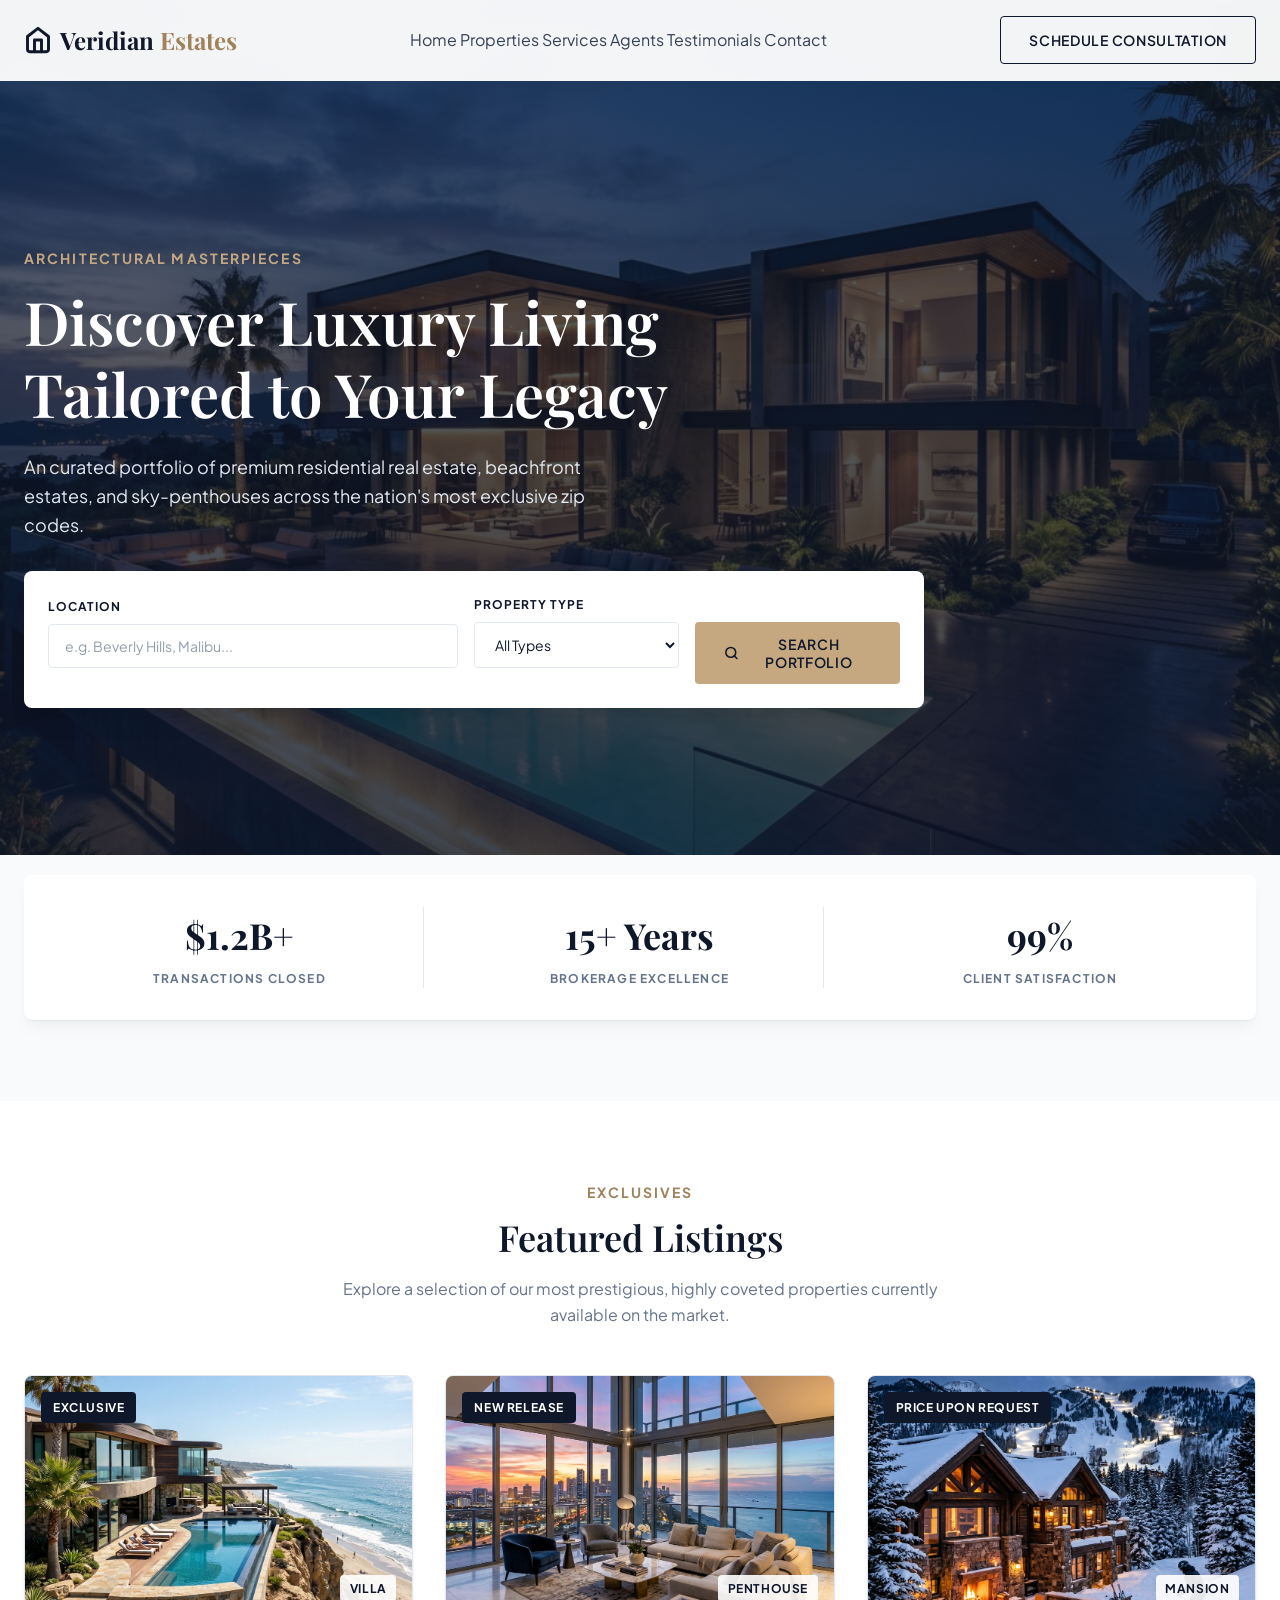
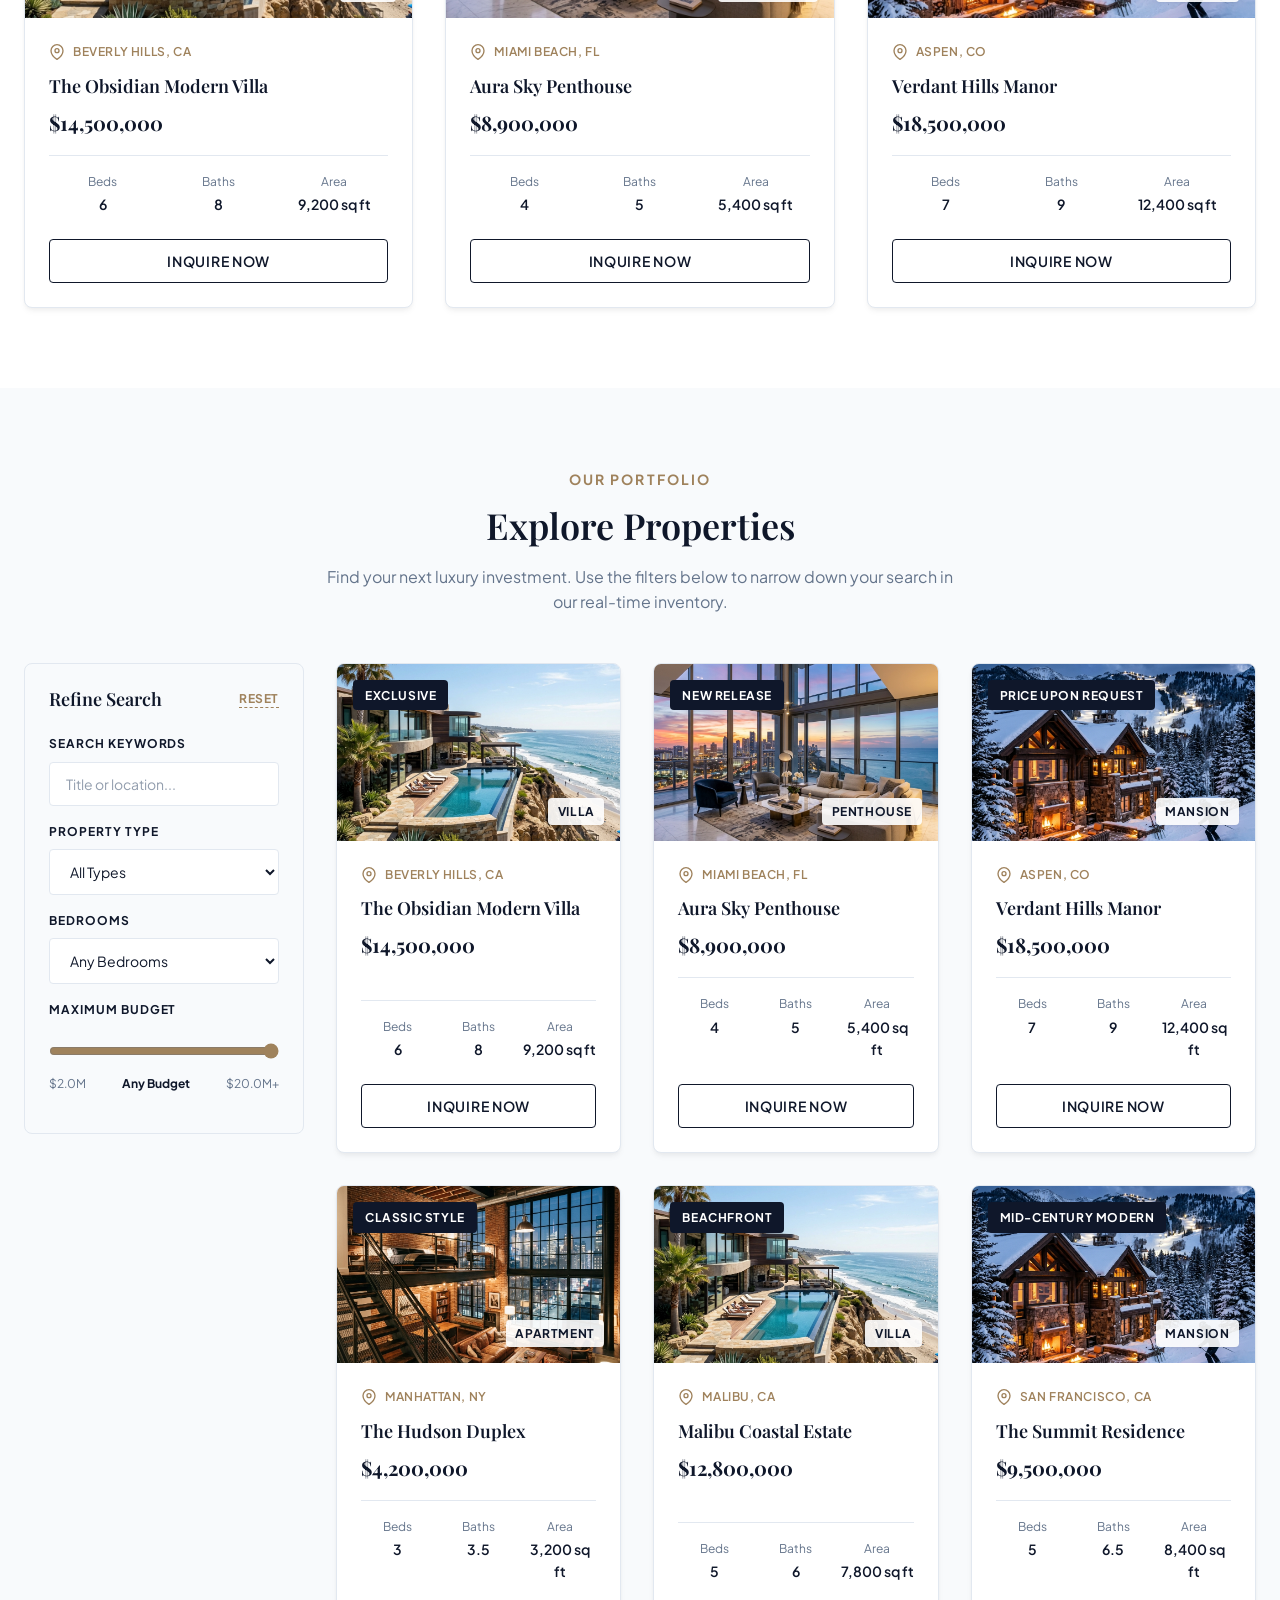
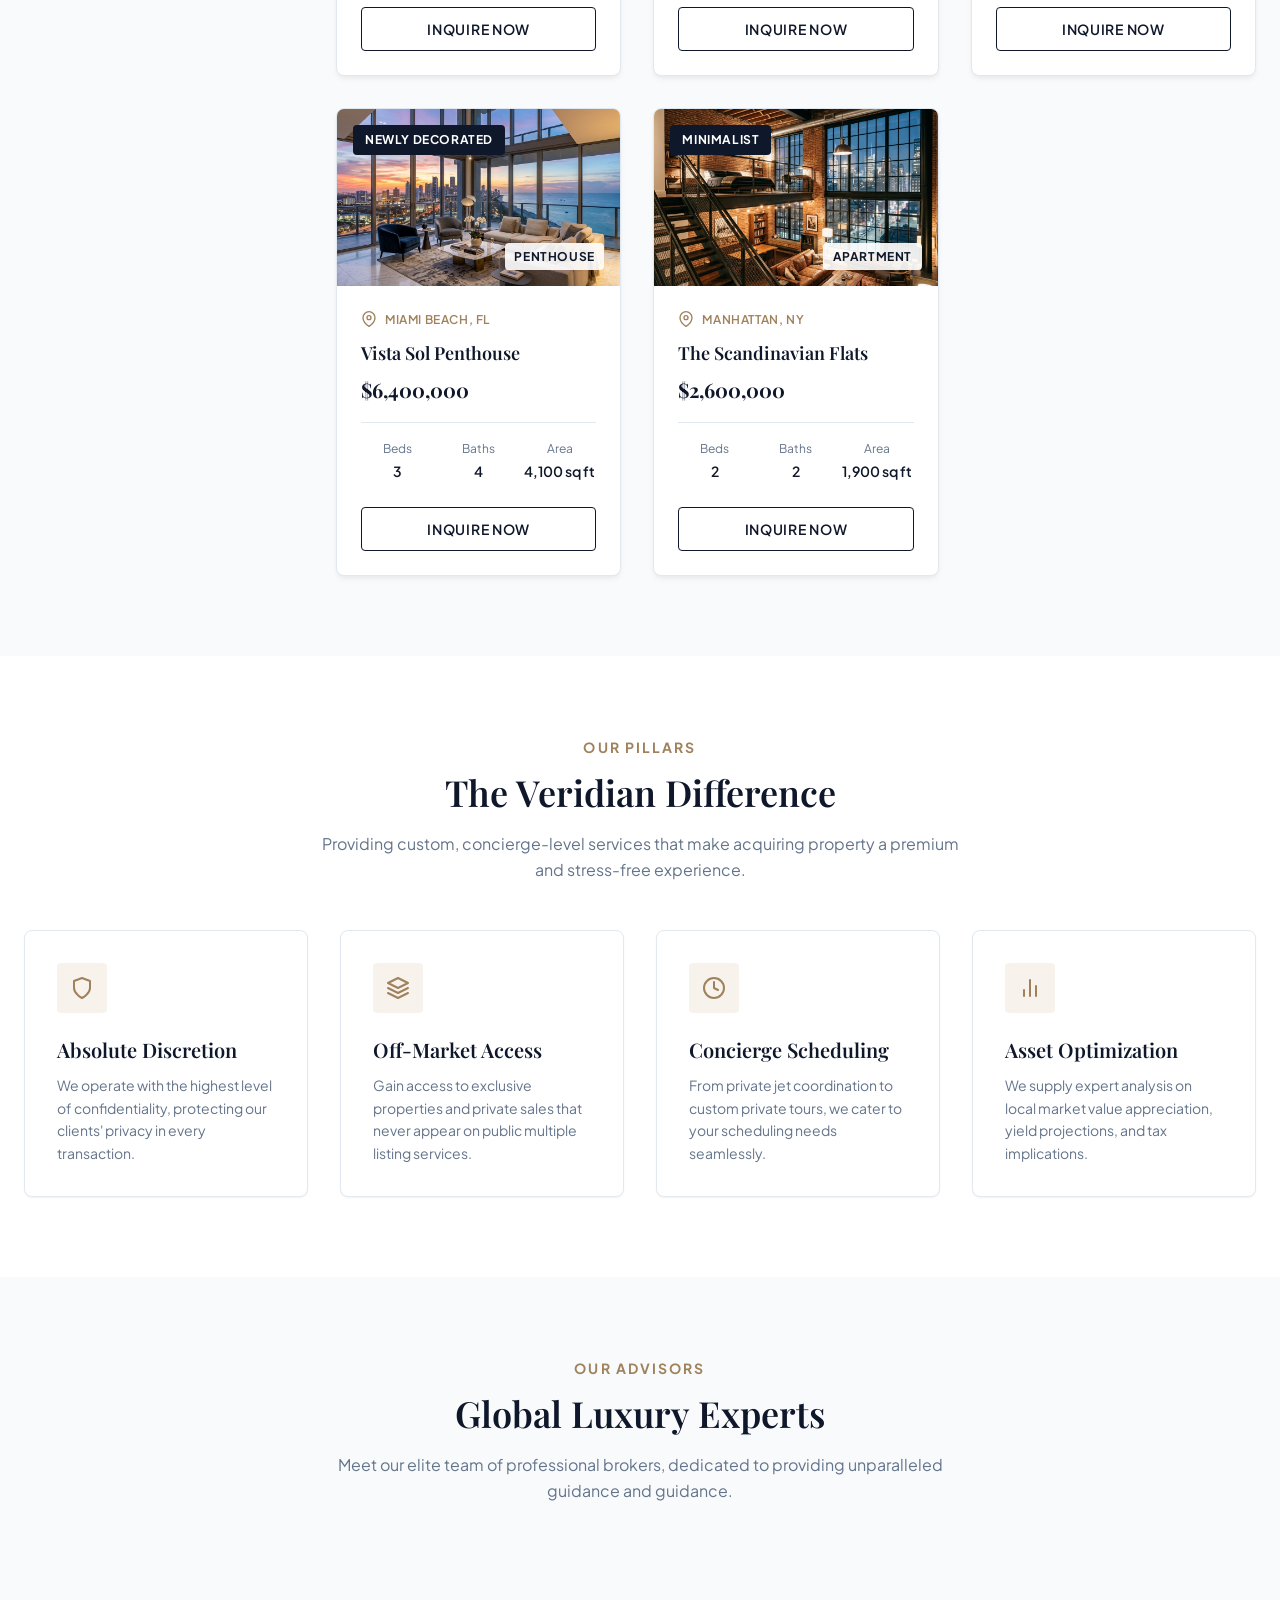
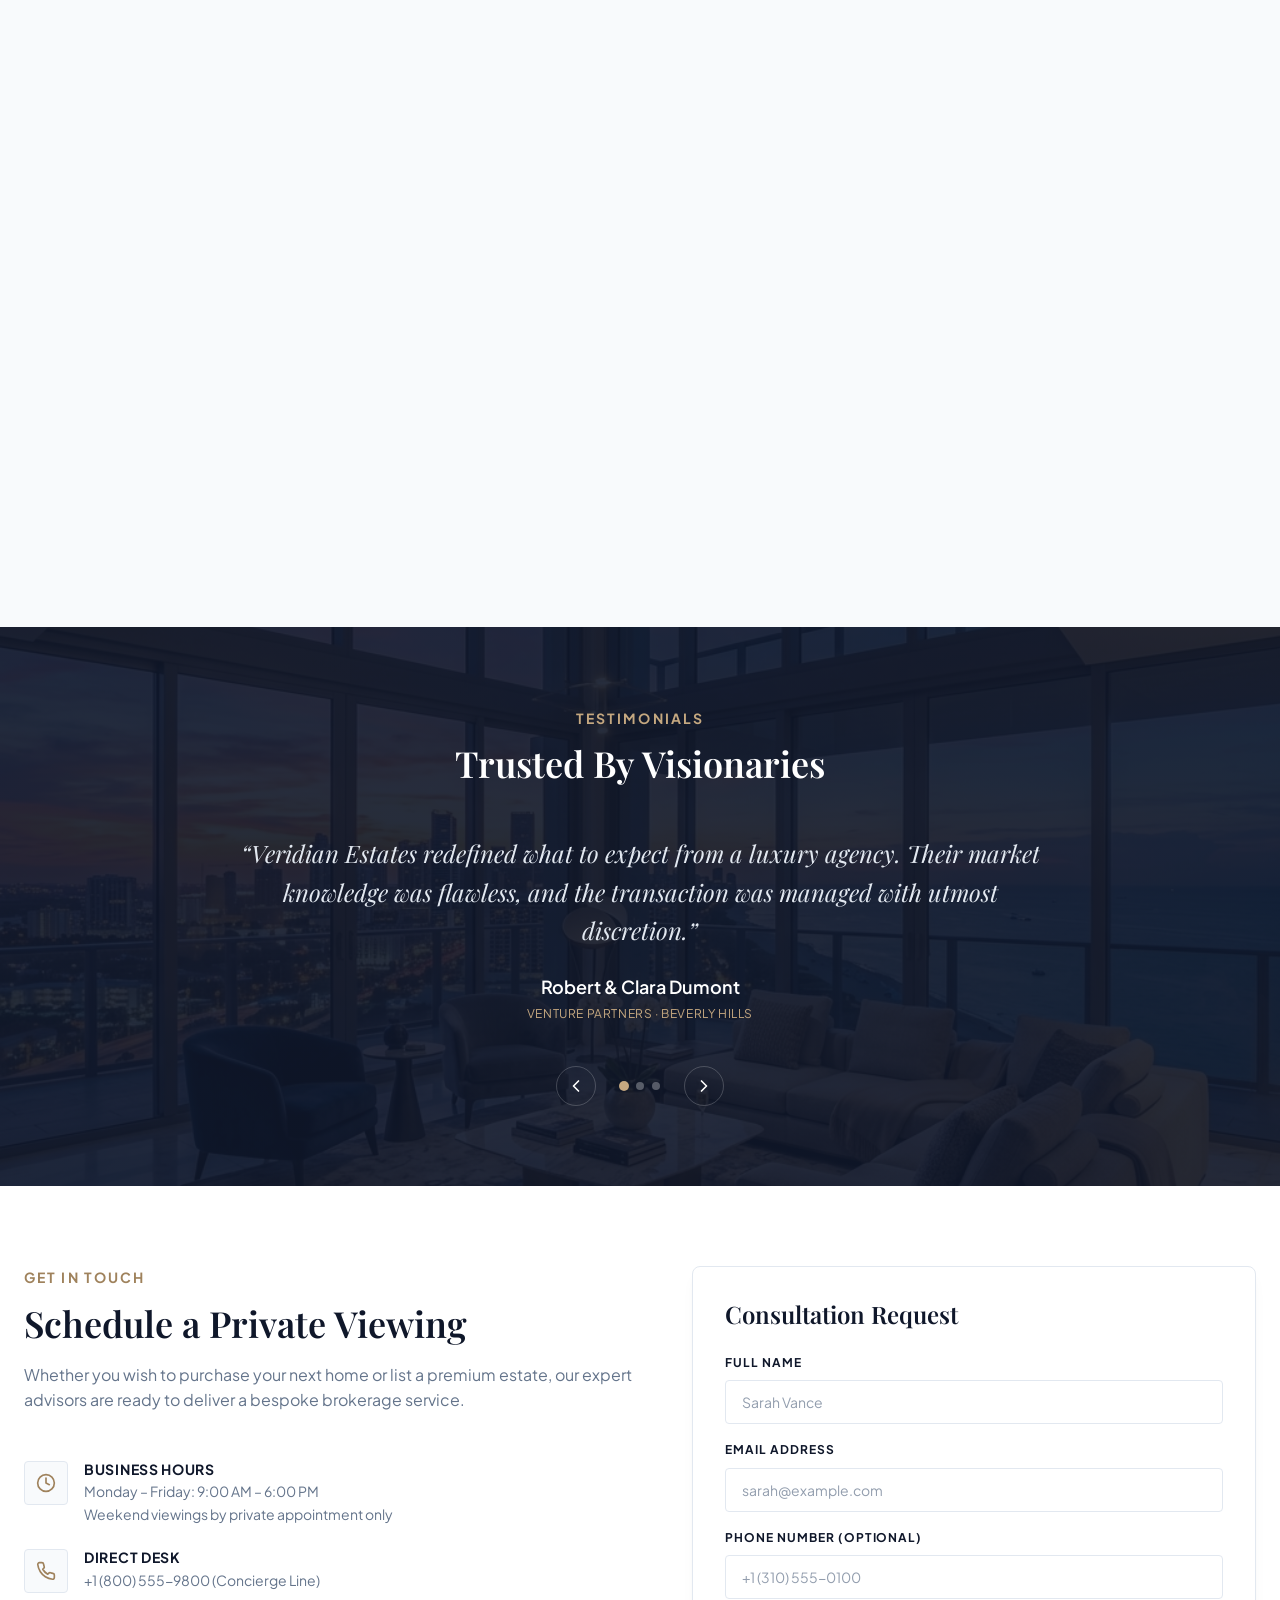
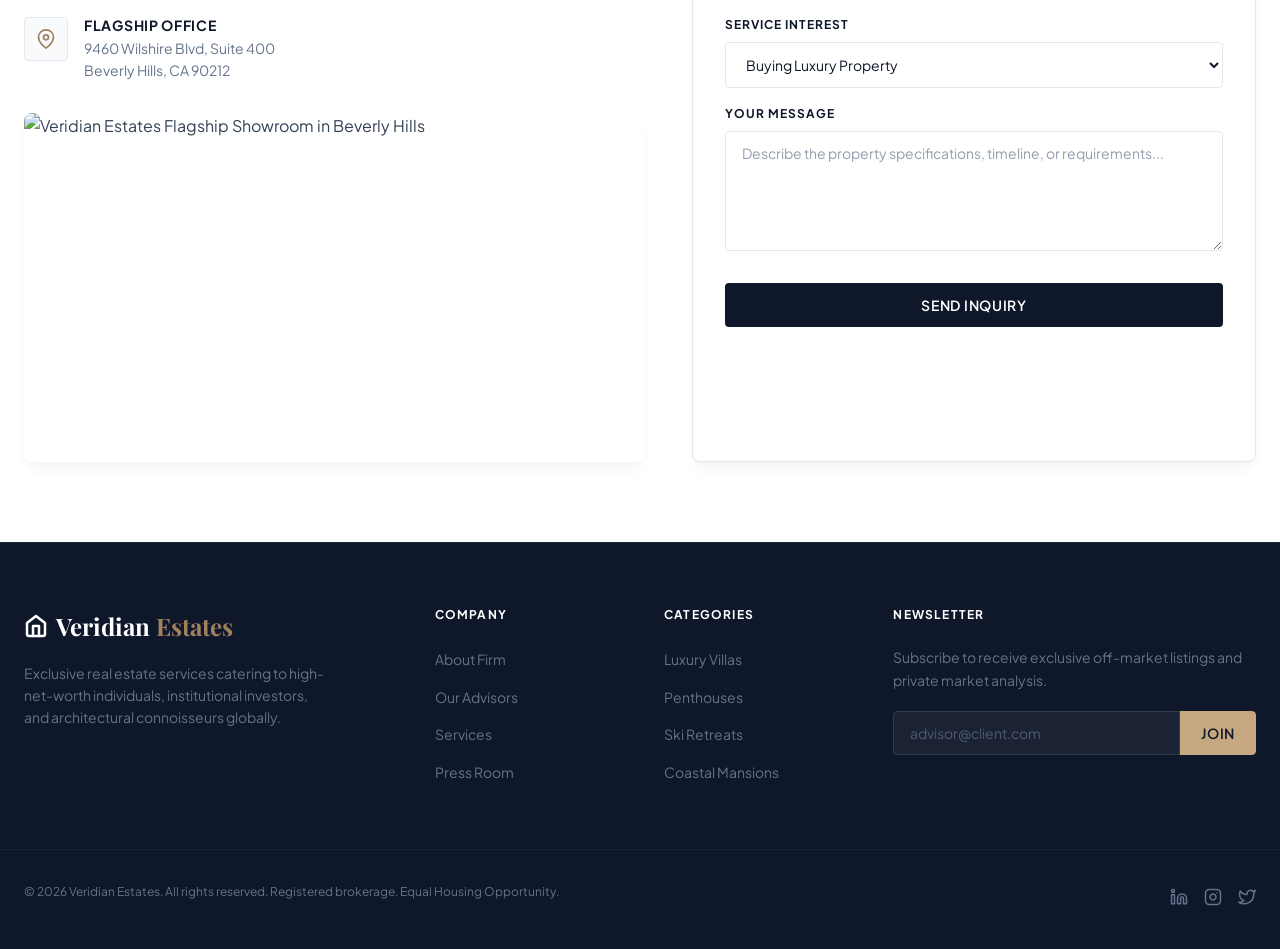
==== Template/index.html @ 2791acab "feat: prepare template for marketplace release" ====
<!DOCTYPE html>
<html lang="en">
<head>
  <meta charset="UTF-8">
  <meta name="viewport" content="width=device-width, initial-scale=1.0">
  
  <!-- SEO Meta Tags -->
  <title>Veridian Estates | Premium Luxury Real Estate Agency</title>
  <meta name="description" content="Discover exquisite villas, contemporary penthouses, and elite mansions with Veridian Estates. Realize your next architectural masterpiece with our bespoke brokerage concierge service.">
  <meta name="keywords" content="luxury real estate, mansions for sale, penthouses, high-end villa, premium estates, real estate broker">
  <meta name="author" content="Veridian Estates">
  <link rel="canonical" href="https://example.com/veridian-estates">
  
  <!-- Open Graph / Social Media -->
  <meta property="og:title" content="Veridian Estates | Premium Luxury Real Estate Agency">
  <meta property="og:description" content="Discover exquisite villas, contemporary penthouses, and elite mansions with Veridian Estates.">
  <meta property="og:type" content="website">
  <meta property="og:image" content="https://example.com/assets/images/hero_bg.png">
  
  <!-- Twitter Cards -->
  <meta name="twitter:card" content="summary_large_image">
  <meta name="twitter:title" content="Veridian Estates | Premium Luxury Real Estate Agency">
  <meta name="twitter:description" content="Discover exquisite villas, contemporary penthouses, and elite mansions with Veridian Estates.">
  <meta name="twitter:image" content="https://example.com/assets/images/hero_bg.png">
  
  <!-- Favicons and Webmanifest -->
  <link rel="icon" type="image/x-icon" href="assets/favicons/favicon.ico">
  <link rel="icon" type="image/png" sizes="32x32" href="assets/favicons/favicon-32x32.png">
  <link rel="icon" type="image/png" sizes="16x16" href="assets/favicons/favicon-16x16.png">
  <link rel="apple-touch-icon" sizes="180x180" href="assets/favicons/apple-touch-icon.png">
  <link rel="manifest" href="assets/favicons/site.webmanifest">
  
  <!-- JSON-LD Structured Data -->
  <script type="application/ld+json">
  {
    "@context": "https://schema.org",
    "@type": "RealEstateAgent",
    "name": "Veridian Estates",
    "image": "https://example.com/assets/images/hero_bg.png",
    "telephone": "+18005559800",
    "email": "concierge@veridianestates.com",
    "address": {
      "@type": "PostalAddress",
      "streetAddress": "9460 Wilshire Blvd, Suite 400",
      "addressLocality": "Beverly Hills",
      "addressRegion": "CA",
      "postalCode": "90212",
      "addressCountry": "US"
    },
    "priceRange": "$$$$"
  }
  </script>

  <!-- Style Sheets -->
  <link rel="stylesheet" href="css/variables.css">
  <link rel="stylesheet" href="css/base.css">
  <link rel="stylesheet" href="css/components.css">
  <link rel="stylesheet" href="css/main.css">
</head>
<body>

  <!-- Skip Link for Keyboard Accessibility -->
  <a href="#main-content" class="sr-only">Skip to main content</a>

  <!-- Header Section -->
  <header class="header">
    <div class="container navbar">
      <a href="#" class="logo" aria-label="Veridian Estates Home">
        <svg viewBox="0 0 24 24" width="28" height="28" fill="none" stroke="currentColor" stroke-width="2.5" stroke-linecap="round" stroke-linejoin="round">
          <path d="M3 9l9-7 9 7v11a2 2 0 0 1-2 2H5a2 2 0 0 1-2-2z"></path>
          <polyline points="9 22 9 12 15 12 15 22"></polyline>
        </svg>
        <span>Veridian <span class="logo-accent">Estates</span></span>
      </a>

      <!-- Desktop Navigation Link Elements -->
      <nav id="nav-links" aria-label="Main Navigation">
        <a href="#hero-section" class="active">Home</a>
        <a href="#listings-section">Properties</a>
        <a href="#services-section">Services</a>
        <a href="#agents-section">Agents</a>
        <a href="#testimonials-section">Testimonials</a>
        <a href="#contact-section">Contact</a>
      </nav>

      <!-- CTA Nav Button and Mobile Hamburger Menu -->
      <div class="nav-actions">
        <a href="#contact-section" class="btn btn-secondary btn-sm">Schedule Consultation</a>
        <button id="menu-toggle" class="menu-toggle" aria-label="Toggle navigation menu" aria-expanded="false" aria-controls="nav-links">
          <span></span>
          <span></span>
          <span></span>
        </button>
      </div>
    </div>
  </header>

  <!-- Main Body Content -->
  <main id="main-content">

    <!-- Hero Section -->
    <section id="hero-section" class="hero" aria-labelledby="hero-title">
      <div class="container">
        <div class="hero-content reveal">
          <span class="hero-tagline">Architectural Masterpieces</span>
          <h1 id="hero-title" class="hero-title">Discover Luxury Living Tailored to Your Legacy</h1>
          <p class="hero-text">An curated portfolio of premium residential real estate, beachfront estates, and sky-penthouses across the nation's most exclusive zip codes.</p>
        </div>

        <!-- Quick Filter Search bar widget -->
        <div class="hero-search-widget reveal reveal-delay-1">
          <div class="form-group mb-0">
            <label for="hero-search-input" class="form-label">Location</label>
            <input type="text" id="hero-search-input" class="form-input" placeholder="e.g. Beverly Hills, Malibu...">
          </div>
          
          <div class="form-group mb-0">
            <label for="hero-type-select" class="form-label">Property Type</label>
            <select id="hero-type-select" class="form-select">
              <option value="">All Types</option>
              <option value="villa">Villa</option>
              <option value="penthouse">Penthouse</option>
              <option value="mansion">Mansion</option>
              <option value="apartment">Apartment</option>
            </select>
          </div>

          <button id="hero-search-btn" class="btn btn-accent btn-full" type="button">
            <svg viewBox="0 0 24 24" width="18" height="18" fill="none" stroke="currentColor" stroke-width="2.5" stroke-linecap="round" stroke-linejoin="round" class="btn-icon">
              <circle cx="11" cy="11" r="8"></circle>
              <line x1="21" y1="21" x2="16.65" y2="16.65"></line>
            </svg>
            Search Portfolio
          </button>
        </div>
      </div>
    </section>

    <!-- Stats Banner -->
    <section class="section section-offset pt-0">
      <div class="container">
        <div class="stats-bar reveal reveal-delay-2">
          <div class="stats-grid">
            <div class="stat-item">
              <span class="stat-number">$1.2B+</span>
              <span class="stat-label">Transactions Closed</span>
            </div>
            <div class="stat-item">
              <span class="stat-number">15+ Years</span>
              <span class="stat-label">Brokerage Excellence</span>
            </div>
            <div class="stat-item">
              <span class="stat-number">99%</span>
              <span class="stat-label">Client Satisfaction</span>
            </div>
          </div>
        </div>
      </div>
    </section>

    <!-- Featured Properties Section -->
    <section id="featured-section" class="section" aria-labelledby="featured-title">
      <div class="container">
        <div class="section-header reveal">
          <span class="section-subtitle">Exclusives</span>
          <h2 id="featured-title" class="section-title">Featured Listings</h2>
          <p>Explore a selection of our most prestigious, highly coveted properties currently available on the market.</p>
        </div>
        
        <div id="featured-properties-grid" class="properties-grid">
          <!-- Dynamically populated via JS -->
        </div>
      </div>
    </section>

    <!-- Property Catalog / listings section with sidebar filters -->
    <section id="listings-section" class="section section-offset" aria-labelledby="listings-title">
      <div class="container">
        <div class="section-header reveal">
          <span class="section-subtitle">Our Portfolio</span>
          <h2 id="listings-title" class="section-title">Explore Properties</h2>
          <p>Find your next luxury investment. Use the filters below to narrow down your search in our real-time inventory.</p>
        </div>

        <div class="catalog-layout">
          <!-- Sidebar Filters -->
          <aside class="filter-panel reveal" aria-label="Filters Panel">
            <div class="filter-panel-title">
              <h3 class="filter-panel-headline">Refine Search</h3>
              <button id="btn-reset-filters" class="btn-text-link" type="button">Reset</button>
            </div>

            <!-- Form group inputs -->
            <div class="form-group">
              <label for="search-input" class="form-label">Search Keywords</label>
              <input type="text" id="search-input" class="form-input" placeholder="Title or location...">
            </div>

            <div class="form-group">
              <label for="type-select" class="form-label">Property Type</label>
              <select id="type-select" class="form-select">
                <option value="">All Types</option>
                <option value="villa">Villa</option>
                <option value="penthouse">Penthouse</option>
                <option value="mansion">Mansion</option>
                <option value="apartment">Apartment</option>
              </select>
            </div>

            <div class="form-group">
              <label for="beds-select" class="form-label">Bedrooms</label>
              <select id="beds-select" class="form-select">
                <option value="">Any Bedrooms</option>
                <option value="2">2 Bedrooms</option>
                <option value="3">3 Bedrooms</option>
                <option value="4+">4+ Bedrooms</option>
                <option value="6+">6+ Bedrooms</option>
              </select>
            </div>

            <div class="form-group">
              <label for="price-range" class="form-label">Maximum Budget</label>
              <div class="price-range-wrapper">
                <input type="range" id="price-range" class="price-slider-input" min="2000000" max="20000000" step="50000" value="20000000">
                <div class="price-slider-info">
                  <span>$2.0M</span>
                  <span id="price-value" class="price-slider-value">Any Budget</span>
                  <span>$20.0M+</span>
                </div>
              </div>
            </div>
          </aside>

          <!-- Listings Results Grid -->
          <div id="all-properties-grid" class="properties-grid">
            <!-- Dynamically populated via JS -->
          </div>
        </div>
      </div>
    </section>

    <!-- Why Choose Us Section -->
    <section id="services-section" class="section" aria-labelledby="services-title">
      <div class="container">
        <div class="section-header reveal">
          <span class="section-subtitle">Our Pillars</span>
          <h2 id="services-title" class="section-title">The Veridian Difference</h2>
          <p>Providing custom, concierge-level services that make acquiring property a premium and stress-free experience.</p>
        </div>

        <div class="services-grid">
          <!-- Pillar 1 -->
          <article class="service-item reveal">
            <div class="service-icon-wrap">
              <svg viewBox="0 0 24 24" width="24" height="24" fill="none" stroke="currentColor" stroke-width="2" stroke-linecap="round" stroke-linejoin="round">
                <path d="M12 22s8-4 8-10V5l-8-3-8 3v7c0 6 8 10 8 10z"></path>
              </svg>
            </div>
            <h3 class="service-title">Absolute Discretion</h3>
            <p class="service-desc">We operate with the highest level of confidentiality, protecting our clients' privacy in every transaction.</p>
          </article>
          
          <!-- Pillar 2 -->
          <article class="service-item reveal reveal-delay-1">
            <div class="service-icon-wrap">
              <svg viewBox="0 0 24 24" width="24" height="24" fill="none" stroke="currentColor" stroke-width="2" stroke-linecap="round" stroke-linejoin="round">
                <polygon points="12 2 2 7 12 12 22 7 12 2"></polygon>
                <polyline points="2 17 12 22 22 17"></polyline>
                <polyline points="2 12 12 17 22 12"></polyline>
              </svg>
            </div>
            <h3 class="service-title">Off-Market Access</h3>
            <p class="service-desc">Gain access to exclusive properties and private sales that never appear on public multiple listing services.</p>
          </article>
          
          <!-- Pillar 3 -->
          <article class="service-item reveal reveal-delay-2">
            <div class="service-icon-wrap">
              <svg viewBox="0 0 24 24" width="24" height="24" fill="none" stroke="currentColor" stroke-width="2" stroke-linecap="round" stroke-linejoin="round">
                <circle cx="12" cy="12" r="10"></circle>
                <polyline points="12 6 12 12 16 14"></polyline>
              </svg>
            </div>
            <h3 class="service-title">Concierge Scheduling</h3>
            <p class="service-desc">From private jet coordination to custom private tours, we cater to your scheduling needs seamlessly.</p>
          </article>

          <!-- Pillar 4 -->
          <article class="service-item reveal reveal-delay-3">
            <div class="service-icon-wrap">
              <svg viewBox="0 0 24 24" width="24" height="24" fill="none" stroke="currentColor" stroke-width="2" stroke-linecap="round" stroke-linejoin="round">
                <line x1="18" y1="20" x2="18" y2="10"></line>
                <line x1="12" y1="20" x2="12" y2="4"></line>
                <line x1="6" y1="20" x2="6" y2="14"></line>
              </svg>
            </div>
            <h3 class="service-title">Asset Optimization</h3>
            <p class="service-desc">We supply expert analysis on local market value appreciation, yield projections, and tax implications.</p>
          </article>
        </div>
      </div>
    </section>

    <!-- Agent Profiles Section -->
    <section id="agents-section" class="section section-offset" aria-labelledby="agents-title">
      <div class="container">
        <div class="section-header reveal">
          <span class="section-subtitle">Our Advisors</span>
          <h2 id="agents-title" class="section-title">Global Luxury Experts</h2>
          <p>Meet our elite team of professional brokers, dedicated to providing unparalleled guidance and guidance.</p>
        </div>

        <div id="agents-grid" class="agents-grid">
          <!-- Dynamically populated via JS -->
        </div>
      </div>
    </section>

    <!-- Testimonials Slider Section -->
    <section id="testimonials-section" class="section testimonials-section" aria-labelledby="testimonials-title">
      <div class="container">
        <div class="section-header reveal">
          <span class="section-subtitle">Testimonials</span>
          <h2 id="testimonials-title" class="section-title">Trusted By Visionaries</h2>
        </div>

        <div class="testimonials-slider reveal reveal-delay-1">
          <!-- Slider contents -->
          <div id="testimonials-slider-content" class="testimonials-slider-content">
            <!-- Dynamically populated via JS -->
          </div>

          <!-- Slider Controls -->
          <div class="slider-controls">
            <button id="testimonial-prev" class="slider-arrow" aria-label="Previous Testimonial" type="button">
              <svg viewBox="0 0 24 24" width="20" height="20" fill="none" stroke="currentColor" stroke-width="2" stroke-linecap="round" stroke-linejoin="round">
                <polyline points="15 18 9 12 15 6"></polyline>
              </svg>
            </button>
            <div id="testimonial-indicators" class="slider-indicators">
              <!-- Indicators dot injected via JS -->
            </div>
            <button id="testimonial-next" class="slider-arrow" aria-label="Next Testimonial" type="button">
              <svg viewBox="0 0 24 24" width="20" height="20" fill="none" stroke="currentColor" stroke-width="2" stroke-linecap="round" stroke-linejoin="round">
                <polyline points="9 18 15 12 9 6"></polyline>
              </svg>
            </button>
          </div>
        </div>
      </div>
    </section>

    <!-- Contact & Consultation Split Section -->
    <section id="contact-section" class="section" aria-labelledby="contact-title">
      <div class="container">
        <div class="contact-split-layout">
          <!-- Left Info Column -->
          <div class="contact-info-panel reveal">
            <div class="contact-intro">
              <span class="section-subtitle">Get In Touch</span>
              <h2 id="contact-title" class="section-title">Schedule a Private Viewing</h2>
              <p>Whether you wish to purchase your next home or list a premium estate, our expert advisors are ready to deliver a bespoke brokerage service.</p>
            </div>

            <!-- Contact particulars list -->
            <div class="contact-details-list">
              <!-- Item 1 -->
              <div class="contact-detail-item">
                <div class="contact-icon-box">
                  <svg viewBox="0 0 24 24" width="20" height="20" fill="none" stroke="currentColor" stroke-width="2" stroke-linecap="round" stroke-linejoin="round">
                    <circle cx="12" cy="12" r="10"></circle>
                    <polyline points="12 6 12 12 16 14"></polyline>
                  </svg>
                </div>
                <div class="contact-detail-content">
                  <h4>Business Hours</h4>
                  <p>Monday – Friday: 9:00 AM – 6:00 PM</p>
                  <p>Weekend viewings by private appointment only</p>
                </div>
              </div>

              <!-- Item 2 -->
              <div class="contact-detail-item">
                <div class="contact-icon-box">
                  <svg viewBox="0 0 24 24" width="20" height="20" fill="none" stroke="currentColor" stroke-width="2" stroke-linecap="round" stroke-linejoin="round">
                    <path d="M22 16.92v3a2 2 0 0 1-2.18 2 19.79 19.79 0 0 1-8.63-3.07 19.5 19.5 0 0 1-6-6 19.79 19.79 0 0 1-3.07-8.67A2 2 0 0 1 4.11 2h3a2 2 0 0 1 2 1.72 12.84 12.84 0 0 0 .7 2.81 2 2 0 0 1-.45 2.11L8.09 9.91a16 16 0 0 0 6 6l1.27-1.27a2 2 0 0 1 2.11-.45 12.84 12.84 0 0 0 2.81.7A2 2 0 0 1 22 16.92z"></path>
                  </svg>
                </div>
                <div class="contact-detail-content">
                  <h4>Direct Desk</h4>
                  <p><a href="tel:+18005559800">+1 (800) 555-9800</a> (Concierge Line)</p>
                </div>
              </div>

              <!-- Item 3 -->
              <div class="contact-detail-item">
                <div class="contact-icon-box">
                  <svg viewBox="0 0 24 24" width="20" height="20" fill="none" stroke="currentColor" stroke-width="2" stroke-linecap="round" stroke-linejoin="round">
                    <path d="M21 10c0 7-9 13-9 13s-9-6-9-13a9 9 0 0 1 18 0z"></path>
                    <circle cx="12" cy="10" r="3"></circle>
                  </svg>
                </div>
                <div class="contact-detail-content">
                  <h4>Flagship Office</h4>
                  <p>9460 Wilshire Blvd, Suite 400</p>
                  <p>Beverly Hills, CA 90212</p>
                </div>
              </div>
            </div>

            <!-- Image placeholder representing luxury interior/office -->
            <div class="contact-image-wrap">
              <img src="https://images.unsplash.com/photo-1497366216548-37526070297c?auto=format&fit=crop&w=800&q=80" alt="Veridian Estates Flagship Showroom in Beverly Hills" loading="lazy">
            </div>
          </div>

          <!-- Right Form Column -->
          <div class="form-card reveal reveal-delay-1">
            <h3 class="form-card-title">Consultation Request</h3>
            
            <form class="inquiry-form-element" novalidate>
              <div class="form-group">
                <label for="contact-name" class="form-label">Full Name</label>
                <input type="text" id="contact-name" name="name" class="form-input" placeholder="Sarah Vance">
              </div>

              <div class="form-group">
                <label for="contact-email" class="form-label">Email Address</label>
                <input type="email" id="contact-email" name="email" class="form-input" placeholder="sarah@example.com">
              </div>

              <div class="form-group">
                <label for="contact-phone" class="form-label">Phone Number (Optional)</label>
                <input type="tel" id="contact-phone" name="phone" class="form-input" placeholder="+1 (310) 555-0100">
              </div>

              <div class="form-group">
                <label for="contact-interest" class="form-label">Service Interest</label>
                <select id="contact-interest" name="interest" class="form-select">
                  <option value="buy">Buying Luxury Property</option>
                  <option value="sell">Selling Luxury Asset</option>
                  <option value="concierge">Private Concierge Request</option>
                  <option value="investment">Commercial Investment</option>
                </select>
              </div>

              <div class="form-group">
                <label for="contact-message" class="form-label">Your Message</label>
                <textarea id="contact-message" name="message" class="form-textarea" placeholder="Describe the property specifications, timeline, or requirements..."></textarea>
              </div>

              <button type="submit" class="btn btn-primary btn-full mt-4">Send Inquiry</button>
            </form>
          </div>
        </div>
      </div>
    </section>
  </main>

  <!-- Footer Section -->
  <footer class="footer">
    <div class="container footer-top">
      <!-- Footer Brand Info -->
      <div class="footer-brand">
        <a href="#" class="logo" aria-label="Veridian Estates Home">
          <svg viewBox="0 0 24 24" width="24" height="24" fill="none" stroke="currentColor" stroke-width="2.5" stroke-linecap="round" stroke-linejoin="round">
            <path d="M3 9l9-7 9 7v11a2 2 0 0 1-2 2H5a2 2 0 0 1-2-2z"></path>
            <polyline points="9 22 9 12 15 12 15 22"></polyline>
          </svg>
          <span>Veridian <span class="logo-accent">Estates</span></span>
        </a>
        <p class="footer-brand-text">Exclusive real estate services catering to high-net-worth individuals, institutional investors, and architectural connoisseurs globally.</p>
      </div>

      <!-- Quick Links -->
      <div>
        <h4 class="footer-column-title">Company</h4>
        <ul class="footer-links-list">
          <li><a href="#hero-section">About Firm</a></li>
          <li><a href="#agents-section">Our Advisors</a></li>
          <li><a href="#services-section">Services</a></li>
          <li><a href="#">Press Room</a></li>
        </ul>
      </div>

      <!-- Categories Links -->
      <div>
        <h4 class="footer-column-title">Categories</h4>
        <ul class="footer-links-list">
          <li><a href="#listings-section">Luxury Villas</a></li>
          <li><a href="#listings-section">Penthouses</a></li>
          <li><a href="#listings-section">Ski Retreats</a></li>
          <li><a href="#listings-section">Coastal Mansions</a></li>
        </ul>
      </div>

      <!-- Newsletter subscription form -->
      <div>
        <h4 class="footer-column-title">Newsletter</h4>
        <div class="newsletter-form">
          <p class="newsletter-text">Subscribe to receive exclusive off-market listings and private market analysis.</p>
          <form class="newsletter-input-group" novalidate>
            <label for="newsletter-email" class="sr-only">Newsletter Email Address</label>
            <input type="email" id="newsletter-email" class="form-input" placeholder="advisor@client.com" required>
            <button type="submit" class="btn btn-accent">Join</button>
          </form>
        </div>
      </div>
    </div>

    <!-- Footer base credits -->
    <div class="container footer-bottom">
      <p>&copy; 2026 Veridian Estates. All rights reserved. Registered brokerage. Equal Housing Opportunity.</p>
      
      <!-- Social networks links icons -->
      <div class="footer-socials">
        <a href="#" class="footer-social-link" aria-label="LinkedIn Profile">
          <svg viewBox="0 0 24 24" width="18" height="18" fill="none" stroke="currentColor" stroke-width="2" stroke-linecap="round" stroke-linejoin="round">
            <path d="M16 8a6 6 0 0 1 6 6v7h-4v-7a2 2 0 0 0-2-2 2 2 0 0 0-2 2v7h-4v-7a6 6 0 0 1 6-6z"></path>
            <rect x="2" y="9" width="4" height="12"></rect>
            <circle cx="4" cy="4" r="2"></circle>
          </svg>
        </a>
        <a href="#" class="footer-social-link" aria-label="Instagram Showcase">
          <svg viewBox="0 0 24 24" width="18" height="18" fill="none" stroke="currentColor" stroke-width="2" stroke-linecap="round" stroke-linejoin="round">
            <rect x="2" y="2" width="20" height="20" rx="5" ry="5"></rect>
            <path d="M16 11.37A4 4 0 1 1 12.63 8 4 4 0 0 1 16 11.37z"></path>
            <line x1="17.5" y1="6.5" x2="17.51" y2="6.5"></line>
          </svg>
        </a>
        <a href="#" class="footer-social-link" aria-label="Twitter News">
          <svg viewBox="0 0 24 24" width="18" height="18" fill="none" stroke="currentColor" stroke-width="2" stroke-linecap="round" stroke-linejoin="round">
            <path d="M23 3a10.9 10.9 0 0 1-3.14 1.53 4.48 4.48 0 0 0-7.86 3v1A10.66 10.66 0 0 1 3 4s-4 9 5 13a11.64 11.64 0 0 1-7 2c9 5 20 0 20-11.5a4.5 4.5 0 0 0-.08-.83A7.72 7.72 0 0 0 23 3z"></path>
          </svg>
        </a>
      </div>
    </div>
  </footer>

  <!-- Property Inquiry Floating Dialog Modal Component -->
  <div id="inquiry-modal" class="modal-backdrop" role="dialog" aria-modal="true" aria-labelledby="modal-headline">
    <div class="modal-container">
      <div class="modal-header">
        <h3 id="modal-headline" class="modal-title">Property Inquiry</h3>
        <button id="modal-close" class="modal-close" aria-label="Close modal Dialog">&times;</button>
      </div>

      <div class="modal-body">
        <form class="inquiry-form-element" novalidate>
          <div class="form-group">
            <label for="modal-property" class="form-label">Selected Property</label>
            <input type="text" id="modal-property" name="property" class="form-input" readonly>
          </div>

          <div class="form-group">
            <label for="modal-name" class="form-label">Your Full Name</label>
            <input type="text" id="modal-name" name="name" class="form-input" placeholder="John Doe">
          </div>

          <div class="form-group">
            <label for="modal-email" class="form-label">Your Email Address</label>
            <input type="email" id="modal-email" name="email" class="form-input" placeholder="john@example.com">
          </div>

          <div class="form-group">
            <label for="modal-phone" class="form-label">Your Phone Number (Optional)</label>
            <input type="tel" id="modal-phone" name="phone" class="form-input" placeholder="+1 (310) 555-0100">
          </div>

          <div class="form-group">
            <label for="modal-message" class="form-label">Message for Brokerage</label>
            <textarea id="modal-message" name="message" class="form-textarea" placeholder="I would like to schedule a private viewing or receive full disclosure documents for this property."></textarea>
          </div>

          <button type="submit" class="btn btn-primary btn-full mt-4">Submit Inquiry</button>
        </form>
      </div>
    </div>
  </div>

  <!-- JavaScript Modules -->
  <script src="js/data.js"></script>
  <script src="js/app.js"></script>
</body>
</html>
---- Template/css/variables.css ----
/* css/variables.css */
:root {
  /* Colors */
  --primary-rgb: 15, 23, 42;      /* Slate 900 */
  --primary: rgb(var(--primary-rgb));
  --primary-light: #1E293B;      /* Slate 800 */
  --primary-dark: #0F172A;       /* Slate 900 */
  
  --accent-rgb: 197, 168, 128;   /* Warm Gold / Champagne (#c5a880) */
  --accent: rgb(var(--accent-rgb));
  --accent-light: #DFCEB7;
  --accent-dark: #9F825C;
  --accent-hover: #B49469;
  
  --text-rgb: 51, 65, 85;        /* Slate 700 */
  --text: rgb(var(--text-rgb));
  --text-light: #64748B;         /* Slate 500 */
  --text-dark: #0F172A;          /* Slate 900 */
  
  --bg-rgb: 255, 255, 255;
  --bg: rgb(var(--bg-rgb));
  --bg-offset: #F8FAFC;          /* Slate 50 */
  --bg-card: #FFFFFF;
  --border-color: #E2E8F0;       /* Slate 200 */
  
  --success-rgb: 16, 185, 129;   /* Emerald 500 */
  --success: rgb(var(--success-rgb));
  --error-rgb: 239, 68, 68;      /* Red 500 */
  --error: rgb(var(--error-rgb));
  
  /* Fonts */
  --font-serif: 'Playfair Display', Georgia, serif;
  --font-sans: 'Plus Jakarta Sans', system-ui, -apple-system, BlinkMacSystemFont, 'Segoe UI', Roboto, sans-serif;
  
  /* Font Sizes */
  --fs-xs: 0.75rem;
  --fs-sm: 0.875rem;
  --fs-base: 1rem;
  --fs-md: 1.125rem;
  --fs-lg: 1.25rem;
  --fs-xl: 1.5rem;
  --fs-2xl: 1.875rem;
  --fs-3xl: 2.25rem;
  --fs-4xl: 3rem;
  --fs-5xl: 3.75rem;
  
  /* Font Weights */
  --fw-light: 300;
  --fw-normal: 400;
  --fw-medium: 500;
  --fw-semibold: 600;
  --fw-bold: 700;
  
  /* Layout & Spacing */
  --container-max-width: 1280px;
  --space-1: 0.25rem;
  --space-2: 0.5rem;
  --space-3: 0.75rem;
  --space-4: 1rem;
  --space-6: 1.5rem;
  --space-8: 2rem;
  --space-12: 3rem;
  --space-16: 4rem;
  --space-20: 5rem;
  
  /* Border Radius */
  --radius-sm: 4px;
  --radius-md: 8px;
  --radius-lg: 12px;
  --radius-xl: 16px;
  --radius-full: 9999px;
  
  /* Shadows */
  --shadow-sm: 0 1px 2px 0 rgba(0, 0, 0, 0.05);
  --shadow-md: 0 4px 6px -1px rgba(0, 0, 0, 0.05), 0 2px 4px -1px rgba(0, 0, 0, 0.03);
  --shadow-lg: 0 10px 15px -3px rgba(0, 0, 0, 0.04), 0 4px 6px -2px rgba(0, 0, 0, 0.02);
  --shadow-xl: 0 20px 25px -5px rgba(0, 0, 0, 0.05), 0 10px 10px -5px rgba(0, 0, 0, 0.03);
  --shadow-inset: inset 0 2px 4px 0 rgba(0, 0, 0, 0.05);
  
  /* Animations & Transitions */
  --transition-fast: 0.15s ease;
  --transition-normal: 0.25s cubic-bezier(0.4, 0, 0.2, 1);
  --transition-slow: 0.4s cubic-bezier(0.4, 0, 0.2, 1);
}
---- Template/css/base.css ----
/* css/base.css */
@import url('https://fonts.googleapis.com/css2?family=Playfair+Display:ital,wght@0,400;0,500;0,600;0,700;1,400&family=Plus+Jakarta+Sans:wght@300;400;500;600;700&display=swap');

*, *::before, *::after {
  box-sizing: border-box;
  margin: 0;
  padding: 0;
}

html {
  font-size: 16px;
  scroll-behavior: smooth;
  scroll-padding-top: 80px; /* offset for sticky navbar */
}

body {
  font-family: var(--font-sans);
  font-size: var(--fs-base);
  line-height: 1.6;
  color: var(--text);
  background-color: var(--bg);
  -webkit-font-smoothing: antialiased;
  -moz-osx-font-smoothing: grayscale;
  overflow-x: hidden;
}

/* Typography */
h1, h2, h3, h4, h5, h6 {
  font-family: var(--font-serif);
  color: var(--text-dark);
  font-weight: var(--fw-semibold);
  line-height: 1.25;
  margin-bottom: var(--space-4);
}

h1 {
  font-size: var(--fs-3xl);
}

h2 {
  font-size: var(--fs-2xl);
}

h3 {
  font-size: var(--fs-xl);
}

p {
  margin-bottom: var(--space-4);
  color: var(--text-light);
}

a {
  color: inherit;
  text-decoration: none;
  transition: color var(--transition-fast), border-color var(--transition-fast);
}

img {
  max-width: 100%;
  height: auto;
  display: block;
}

button, input, textarea, select {
  font-family: inherit;
  font-size: inherit;
  color: inherit;
  background: none;
  border: none;
}

button {
  cursor: pointer;
}

ul, ol {
  list-style: none;
}

/* Layout Utilities */
.container {
  width: 100%;
  max-width: var(--container-max-width);
  margin-left: auto;
  margin-right: auto;
  padding-left: var(--space-6);
  padding-right: var(--space-6);
}

.section {
  padding-top: var(--space-16);
  padding-bottom: var(--space-16);
}

.section-offset {
  background-color: var(--bg-offset);
}

.section-header {
  text-align: center;
  max-width: 650px;
  margin: 0 auto var(--space-12) auto;
}

.section-subtitle {
  font-family: var(--font-sans);
  text-transform: uppercase;
  font-size: var(--fs-sm);
  font-weight: var(--fw-bold);
  letter-spacing: 0.15em;
  color: var(--accent-dark);
  margin-bottom: var(--space-3);
  display: block;
}

.section-title {
  font-size: var(--fs-3xl);
  margin-bottom: var(--space-4);
}

@media (min-width: 768px) {
  h1 { font-size: var(--fs-4xl); }
  h2 { font-size: var(--fs-3xl); }
  .section {
    padding-top: var(--space-20);
    padding-bottom: var(--space-20);
  }
}

@media (min-width: 1024px) {
  h1 { font-size: var(--fs-5xl); }
  .section {
    padding-top: var(--space-20);
    padding-bottom: var(--space-20);
  }
}

/* Visually Hidden Helper (Accessibility) */
.sr-only {
  position: absolute;
  width: 1px;
  height: 1px;
  padding: 0;
  margin: -1px;
  overflow: hidden;
  clip: rect(0, 0, 0, 0);
  white-space: nowrap;
  border: 0;
}

/* Fade-in animation class for Intersection Observer */
.reveal {
  opacity: 0;
  transform: translateY(30px);
  transition: opacity var(--transition-slow), transform var(--transition-slow);
}

.reveal.active {
  opacity: 1;
  transform: translateY(0);
}

.reveal-delay-1 { transition-delay: 0.1s; }
.reveal-delay-2 { transition-delay: 0.2s; }
.reveal-delay-3 { transition-delay: 0.3s; }

/* Accessibility Focus States */
a:focus-visible,
button:focus-visible,
input:focus-visible,
select:focus-visible,
textarea:focus-visible {
  outline: 2px solid var(--accent-dark);
  outline-offset: 4px;
}
---- Template/css/components.css ----
/* css/components.css */

/* ==========================================================
   Buttons
   ========================================================== */
.btn {
  display: inline-flex;
  align-items: center;
  justify-content: center;
  padding: 0.75rem 1.75rem;
  font-family: var(--font-sans);
  font-size: var(--fs-sm);
  font-weight: var(--fw-semibold);
  letter-spacing: 0.05em;
  text-transform: uppercase;
  border-radius: var(--radius-sm);
  transition: all var(--transition-fast);
  text-align: center;
  border: 1px solid transparent;
}

.btn-primary {
  background-color: var(--primary);
  color: var(--bg);
}

.btn-primary:hover {
  background-color: var(--accent-dark);
  color: var(--bg);
}

.btn-secondary {
  background-color: transparent;
  color: var(--primary);
  border-color: var(--primary);
}

.btn-secondary:hover {
  background-color: var(--primary);
  color: var(--bg);
}

.btn-accent {
  background-color: var(--accent);
  color: var(--primary);
}

.btn-accent:hover {
  background-color: var(--accent-hover);
  color: var(--primary);
}

.btn-full {
  width: 100%;
}

.btn:disabled {
  opacity: 0.7;
  cursor: not-allowed;
}

/* ==========================================================
   Form Elements
   ========================================================== */
.form-group {
  margin-bottom: var(--space-4);
  display: flex;
  flex-direction: column;
}

.form-label {
  font-size: var(--fs-xs);
  font-weight: var(--fw-bold);
  text-transform: uppercase;
  letter-spacing: 0.08em;
  margin-bottom: var(--space-2);
  color: var(--text-dark);
}

.form-input,
.form-select,
.form-textarea {
  width: 100%;
  padding: 0.75rem 1rem;
  border: 1px solid var(--border-color);
  border-radius: var(--radius-sm);
  font-family: var(--font-sans);
  font-size: var(--fs-sm);
  color: var(--text-dark);
  background-color: var(--bg);
  transition: border-color var(--transition-fast), box-shadow var(--transition-fast);
}

.form-input::placeholder,
.form-textarea::placeholder {
  color: var(--text-light);
  opacity: 0.7;
}

.form-input:focus,
.form-select:focus,
.form-textarea:focus {
  outline: none;
  border-color: var(--accent-dark);
  box-shadow: 0 0 0 3px rgba(var(--accent-rgb), 0.15);
}

.form-textarea {
  min-height: 120px;
  resize: vertical;
}

/* Form Validation States */
.form-group-error .form-input,
.form-group-error .form-select,
.form-group-error .form-textarea {
  border-color: var(--error);
}

.form-group-error .form-input:focus,
.form-group-error .form-select:focus,
.form-group-error .form-textarea:focus {
  box-shadow: 0 0 0 3px rgba(239, 68, 68, 0.15);
}

.error-message {
  font-size: var(--fs-xs);
  color: var(--error);
  margin-top: var(--space-2);
  font-weight: var(--fw-medium);
}

/* ==========================================================
   Header & Navigation
   ========================================================== */
.header {
  position: fixed;
  top: 0;
  left: 0;
  width: 100%;
  z-index: 100;
  background-color: rgba(var(--bg-rgb), 0.95);
  border-bottom: 1px solid transparent;
  transition: background-color var(--transition-normal), border-color var(--transition-normal), box-shadow var(--transition-normal);
  backdrop-filter: blur(10px);
}

.header-scrolled {
  background-color: var(--bg);
  border-color: var(--border-color);
  box-shadow: var(--shadow-sm);
}

.navbar {
  display: flex;
  justify-content: space-between;
  align-items: center;
  height: 80px;
}

.logo {
  font-family: var(--font-serif);
  font-size: var(--fs-xl);
  font-weight: var(--fw-bold);
  color: var(--primary);
  display: flex;
  align-items: center;
  gap: var(--space-2);
}

.logo-accent {
  color: var(--accent-dark);
}

.nav-links {
  display: flex;
  align-items: center;
  gap: var(--space-8);
}

.nav-links a {
  font-size: var(--fs-sm);
  font-weight: var(--fw-semibold);
  color: var(--text);
  letter-spacing: 0.03em;
  padding: var(--space-2) 0;
  border-bottom: 2px solid transparent;
}

.nav-links a:hover,
.nav-links a.active {
  color: var(--primary);
  border-bottom-color: var(--accent-dark);
}

.nav-actions {
  display: flex;
  align-items: center;
  gap: var(--space-4);
}

/* Hamburg Menu Toggle */
.menu-toggle {
  display: none;
  flex-direction: column;
  justify-content: space-between;
  width: 24px;
  height: 18px;
  z-index: 101;
}

.menu-toggle span {
  display: block;
  height: 2px;
  width: 100%;
  background-color: var(--primary);
  transition: transform var(--transition-normal), opacity var(--transition-normal);
}

@media (max-width: 991px) {
  .menu-toggle {
    display: flex;
  }
  
  .nav-links {
    position: fixed;
    top: 80px;
    left: 0;
    width: 100%;
    height: calc(100vh - 80px);
    background-color: var(--bg);
    flex-direction: column;
    padding: var(--space-12) var(--space-6);
    gap: var(--space-6);
    transform: translateX(100%);
    transition: transform var(--transition-normal);
    box-shadow: var(--shadow-lg);
  }
  
  .nav-links.nav-active {
    transform: translateX(0);
  }

  .nav-links a {
    font-size: var(--fs-md);
  }

  .nav-actions .btn {
    display: none; /* Hide main CTA nav button on small screen */
  }

  /* Hamburger Active Animation */
  .toggle-active span:nth-child(1) {
    transform: translateY(8px) rotate(45deg);
  }
  .toggle-active span:nth-child(2) {
    opacity: 0;
  }
  .toggle-active span:nth-child(3) {
    transform: translateY(-8px) rotate(-45deg);
  }
}

/* ==========================================================
   Property Card
   ========================================================== */
.property-card {
  background-color: var(--bg-card);
  border-radius: var(--radius-md);
  overflow: hidden;
  box-shadow: var(--shadow-md);
  border: 1px solid var(--border-color);
  transition: transform var(--transition-normal), box-shadow var(--transition-normal);
  display: flex;
  flex-direction: column;
  height: 100%;
}

.property-card:hover {
  transform: translateY(-6px);
  box-shadow: var(--shadow-xl);
}

.property-card-image-wrap {
  position: relative;
  overflow: hidden;
  aspect-ratio: 16 / 10;
}

.property-card-image {
  width: 100%;
  height: 100%;
  object-fit: cover;
  transition: transform var(--transition-slow);
}

.property-card:hover .property-card-image {
  transform: scale(1.05);
}

.property-card-tag {
  position: absolute;
  top: var(--space-4);
  left: var(--space-4);
  background-color: var(--primary);
  color: var(--bg);
  padding: 0.35rem 0.75rem;
  font-size: var(--fs-xs);
  font-weight: var(--fw-bold);
  letter-spacing: 0.05em;
  text-transform: uppercase;
  border-radius: var(--radius-sm);
}

.property-card-type-badge {
  position: absolute;
  bottom: var(--space-4);
  right: var(--space-4);
  background-color: rgba(var(--bg-rgb), 0.9);
  color: var(--primary);
  padding: 0.25rem 0.6rem;
  font-size: var(--fs-xs);
  font-weight: var(--fw-bold);
  text-transform: uppercase;
  letter-spacing: 0.05em;
  border-radius: var(--radius-sm);
  box-shadow: var(--shadow-sm);
}

.property-card-content {
  padding: var(--space-6);
  display: flex;
  flex-direction: column;
  flex-grow: 1;
}

.property-card-location {
  display: flex;
  align-items: center;
  gap: var(--space-2);
  font-size: var(--fs-xs);
  font-weight: var(--fw-semibold);
  text-transform: uppercase;
  letter-spacing: 0.05em;
  color: var(--accent-dark);
  margin-bottom: var(--space-3);
}

.property-card-title {
  font-size: var(--fs-md);
  line-height: 1.4;
  margin-bottom: var(--space-2);
  color: var(--text-dark);
}

.property-card-price {
  font-family: var(--font-serif);
  font-size: var(--fs-lg);
  font-weight: var(--fw-bold);
  color: var(--primary);
  margin-bottom: var(--space-4);
}

.property-card-specs {
  display: grid;
  grid-template-columns: repeat(3, 1fr);
  padding-top: var(--space-4);
  margin-top: auto;
  border-top: 1px solid var(--border-color);
  gap: var(--space-2);
  margin-bottom: var(--space-6);
}

.spec-item {
  display: flex;
  flex-direction: column;
  text-align: center;
}

.spec-label {
  font-size: var(--fs-xs);
  color: var(--text-light);
  margin-bottom: 2px;
}

.spec-value {
  font-size: var(--fs-sm);
  font-weight: var(--fw-semibold);
  color: var(--text-dark);
}

/* ==========================================================
   Agent Card
   ========================================================== */
.agent-card {
  background-color: var(--bg-card);
  border-radius: var(--radius-md);
  border: 1px solid var(--border-color);
  box-shadow: var(--shadow-md);
  overflow: hidden;
  transition: transform var(--transition-normal), box-shadow var(--transition-normal);
  display: flex;
  flex-direction: column;
}

.agent-card:hover {
  transform: translateY(-4px);
  box-shadow: var(--shadow-lg);
}

.agent-card-image-wrap {
  aspect-ratio: 1 / 1;
  overflow: hidden;
  position: relative;
  background-color: var(--bg-offset);
}

.agent-card-image {
  width: 100%;
  height: 100%;
  object-fit: cover;
  transition: transform var(--transition-slow);
}

.agent-card:hover .agent-card-image {
  transform: scale(1.03);
}

.agent-card-content {
  padding: var(--space-6);
  text-align: center;
  flex-grow: 1;
  display: flex;
  flex-direction: column;
}

.agent-name {
  font-size: var(--fs-lg);
  margin-bottom: var(--space-1);
}

.agent-role {
  font-size: var(--fs-sm);
  color: var(--accent-dark);
  font-weight: var(--fw-medium);
  margin-bottom: var(--space-2);
}

.agent-exp {
  font-size: var(--fs-xs);
  color: var(--text-light);
  margin-bottom: var(--space-4);
}

.agent-contact-details {
  border-top: 1px solid var(--border-color);
  padding-top: var(--space-4);
  margin-top: auto;
  display: flex;
  flex-direction: column;
  gap: var(--space-2);
}

.agent-contact-link {
  display: inline-flex;
  align-items: center;
  justify-content: center;
  gap: var(--space-2);
  font-size: var(--fs-xs);
  font-weight: var(--fw-medium);
  color: var(--text);
}

.agent-contact-link:hover {
  color: var(--accent-dark);
}

/* ==========================================================
   Inquiry Modal
   ========================================================== */
.modal-backdrop {
  position: fixed;
  top: 0;
  left: 0;
  width: 100%;
  height: 100%;
  background-color: rgba(var(--primary-rgb), 0.6);
  z-index: 1000;
  display: flex;
  align-items: center;
  justify-content: center;
  opacity: 0;
  pointer-events: none;
  backdrop-filter: blur(4px);
  transition: opacity var(--transition-normal);
}

.modal-backdrop.modal-open {
  opacity: 1;
  pointer-events: auto;
}

.modal-container {
  background-color: var(--bg-card);
  width: 100%;
  max-width: 550px;
  border-radius: var(--radius-md);
  box-shadow: var(--shadow-xl);
  overflow: hidden;
  transform: scale(0.95) translateY(20px);
  transition: transform var(--transition-normal);
  display: flex;
  flex-direction: column;
}

.modal-backdrop.modal-open .modal-container {
  transform: scale(1) translateY(0);
}

.modal-header {
  padding: var(--space-6) var(--space-8);
  border-bottom: 1px solid var(--border-color);
  display: flex;
  justify-content: space-between;
  align-items: center;
  background-color: var(--bg-offset);
}

.modal-title {
  font-size: var(--fs-xl);
  margin-bottom: 0;
}

.modal-close {
  background: none;
  border: none;
  font-size: var(--fs-2xl);
  font-weight: var(--fw-light);
  line-height: 1;
  color: var(--text-light);
  transition: color var(--transition-fast);
}

.modal-close:hover {
  color: var(--primary);
}

.modal-body {
  padding: var(--space-6) var(--space-8);
  overflow-y: auto;
  max-height: calc(80vh - 100px);
}

body.modal-active {
  overflow: hidden;
}

/* ==========================================================
   Toast Notifications
   ========================================================== */
#toast-container {
  position: fixed;
  bottom: var(--space-8);
  right: var(--space-8);
  z-index: 2000;
  display: flex;
  flex-direction: column;
  gap: var(--space-4);
  max-width: 420px;
  width: calc(100vw - var(--space-16));
}

.toast {
  background-color: var(--bg-card);
  border-left: 4px solid var(--accent);
  border-radius: var(--radius-sm);
  box-shadow: var(--shadow-xl);
  padding: var(--space-4) var(--space-6);
  display: flex;
  align-items: flex-start;
  gap: var(--space-4);
  transform: translateX(120%);
  opacity: 0;
  transition: transform var(--transition-normal), opacity var(--transition-normal);
  border: 1px solid var(--border-color);
}

.toast-show {
  transform: translateX(0);
  opacity: 1;
}

.toast-success {
  border-left-color: var(--success);
}

.toast-icon {
  color: var(--success);
  flex-shrink: 0;
  margin-top: 2px;
}

.toast-content {
  flex-grow: 1;
}

.toast-message {
  font-size: var(--fs-sm);
  margin-bottom: 0;
  color: var(--text-dark);
}

.toast-close {
  background: none;
  border: none;
  font-size: var(--fs-lg);
  line-height: 1;
  color: var(--text-light);
  margin-top: -2px;
}

.toast-close:hover {
  color: var(--primary);
}

/* Utilities and Custom Component Helpers */
.btn-icon {
  margin-right: var(--space-2);
}

.filter-panel-headline {
  font-size: var(--fs-md);
  margin-bottom: 0;
}

.price-slider-value {
  font-weight: var(--fw-bold);
  color: var(--primary);
}

.form-input[readonly] {
  background-color: var(--bg-offset);
  cursor: not-allowed;
}

/* Spinner Loader */
.spinner {
  animation: spin 1s linear infinite;
  margin-right: 8px;
  display: inline-block;
  vertical-align: middle;
}

.spinner-path {
  stroke-dasharray: 1, 150;
  stroke-dashoffset: 0;
  animation: dash 1.5s ease-in-out infinite;
  stroke: currentColor;
}

/* CSS Keyframes Spinner */
@keyframes spin {
  100% {
    transform: rotate(360deg);
  }
}
@keyframes dash {
  0% {
    stroke-dasharray: 1, 150;
    stroke-dashoffset: 0;
  }
  50% {
    stroke-dasharray: 90, 150;
    stroke-dashoffset: -35;
  }
  100% {
    stroke-dasharray: 90, 150;
    stroke-dashoffset: -124;
  }
}
---- Template/css/main.css ----
/* css/main.css */

/* ==========================================================
   Hero Section
   ========================================================== */
.hero {
  position: relative;
  min-height: 90vh;
  display: flex;
  align-items: center;
  padding-top: 100px; /* offset for header */
  background-color: var(--primary);
  background-image: linear-gradient(rgba(var(--primary-rgb), 0.65), rgba(var(--primary-rgb), 0.8)), url('../assets/images/hero_bg.png');
  background-size: cover;
  background-position: center;
  color: var(--bg);
}

.hero-content {
  max-width: 800px;
  margin-bottom: var(--space-8);
}

.hero-tagline {
  font-family: var(--font-sans);
  font-size: var(--fs-sm);
  font-weight: var(--fw-bold);
  letter-spacing: 0.15em;
  text-transform: uppercase;
  color: var(--accent);
  margin-bottom: var(--space-4);
  display: block;
}

.hero-title {
  color: var(--bg);
  font-size: var(--fs-3xl);
  line-height: 1.2;
  margin-bottom: var(--space-6);
}

.hero-text {
  font-size: var(--fs-md);
  color: var(--border-color);
  max-width: 600px;
  margin-bottom: var(--space-8);
}

/* Hero Quick Search Widget */
.hero-search-widget {
  background-color: var(--bg-card);
  padding: var(--space-6);
  border-radius: var(--radius-md);
  box-shadow: var(--shadow-xl);
  display: grid;
  grid-template-columns: 1fr;
  gap: var(--space-4);
  color: var(--text);
  max-width: 900px;
}

@media (min-width: 768px) {
  .hero-title { font-size: var(--fs-4xl); }
  .hero-search-widget {
    grid-template-columns: 2fr 1fr 1fr;
    align-items: flex-end;
  }
}

@media (min-width: 1024px) {
  .hero { min-height: 95vh; }
  .hero-title { font-size: var(--fs-5xl); }
}

/* ==========================================================
   Stats Bar
   ========================================================== */
.stats-bar {
  background-color: var(--bg-card);
  border-bottom: 1px solid var(--border-color);
  margin-top: -60px;
  position: relative;
  z-index: 10;
  border-radius: var(--radius-md);
  box-shadow: var(--shadow-lg);
  padding: var(--space-8);
}

.stats-grid {
  display: grid;
  grid-template-columns: 1fr;
  gap: var(--space-8);
  text-align: center;
}

.stat-item {
  display: flex;
  flex-direction: column;
}

.stat-number {
  font-family: var(--font-serif);
  font-size: var(--fs-3xl);
  color: var(--primary);
  font-weight: var(--fw-bold);
  margin-bottom: var(--space-1);
}

.stat-label {
  font-size: var(--fs-xs);
  text-transform: uppercase;
  letter-spacing: 0.1em;
  font-weight: var(--fw-bold);
  color: var(--text-light);
}

@media (min-width: 768px) {
  .stats-grid {
    grid-template-columns: repeat(3, 1fr);
  }
  .stat-item:not(:last-child) {
    border-right: 1px solid var(--border-color);
  }
}

/* ==========================================================
   Property Listings & Grid
   ========================================================== */
.catalog-layout {
  display: grid;
  grid-template-columns: 1fr;
  gap: var(--space-8);
}

/* Filter Control Panel */
.filter-panel {
  background-color: var(--bg-offset);
  border: 1px solid var(--border-color);
  padding: var(--space-6);
  border-radius: var(--radius-md);
  height: fit-content;
}

.filter-panel-title {
  font-size: var(--fs-lg);
  margin-bottom: var(--space-6);
  display: flex;
  justify-content: space-between;
  align-items: center;
}

.btn-text-link {
  font-size: var(--fs-xs);
  font-weight: var(--fw-bold);
  text-transform: uppercase;
  color: var(--accent-dark);
  letter-spacing: 0.05em;
  border-bottom: 1px dashed var(--accent-dark);
  padding-bottom: 1px;
}

.btn-text-link:hover {
  color: var(--accent-hover);
  border-bottom-color: var(--accent-hover);
}

.price-range-wrapper {
  margin-top: var(--space-2);
}

.price-slider-info {
  display: flex;
  justify-content: space-between;
  font-size: var(--fs-xs);
  color: var(--text-light);
  margin-top: var(--space-2);
}

.price-slider-input {
  width: 100%;
  accent-color: var(--accent-dark);
  cursor: pointer;
  margin-top: var(--space-2);
}

/* Listings Container */
.properties-grid {
  display: grid;
  grid-template-columns: 1fr;
  gap: var(--space-8);
  transition: opacity var(--transition-fast);
}

.properties-grid.filtering {
  opacity: 0.4;
  pointer-events: none;
}

@media (min-width: 768px) {
  .properties-grid {
    grid-template-columns: repeat(2, 1fr);
  }
}

@media (min-width: 1024px) {
  .catalog-layout {
    grid-template-columns: 280px 1fr;
  }
  
  .properties-grid {
    grid-template-columns: repeat(2, 1fr);
  }
}

@media (min-width: 1200px) {
  .properties-grid {
    grid-template-columns: repeat(3, 1fr);
  }
}

/* No Results Section */
.no-results {
  grid-column: 1 / -1;
  text-align: center;
  padding: var(--space-16) var(--space-6);
  background-color: var(--bg-offset);
  border-radius: var(--radius-md);
  border: 1px dashed var(--border-color);
  color: var(--text-light);
}

.no-results svg {
  color: var(--text-light);
  margin-bottom: var(--space-4);
  opacity: 0.5;
}

.no-results h3 {
  font-size: var(--fs-xl);
  margin-bottom: var(--space-2);
}

.mt-4 { margin-top: var(--space-4); }

/* ==========================================================
   Service Columns / Why Choose Us
   ========================================================== */
.services-grid {
  display: grid;
  grid-template-columns: 1fr;
  gap: var(--space-8);
}

.service-item {
  background-color: var(--bg-card);
  padding: var(--space-8);
  border-radius: var(--radius-md);
  border: 1px solid var(--border-color);
  box-shadow: var(--shadow-sm);
  transition: transform var(--transition-normal), box-shadow var(--transition-normal);
}

.service-item:hover {
  transform: translateY(-4px);
  box-shadow: var(--shadow-md);
}

.service-icon-wrap {
  width: 50px;
  height: 50px;
  border-radius: var(--radius-sm);
  background-color: rgba(var(--accent-rgb), 0.15);
  color: var(--accent-dark);
  display: flex;
  align-items: center;
  justify-content: center;
  margin-bottom: var(--space-6);
}

.service-title {
  font-size: var(--fs-lg);
  margin-bottom: var(--space-3);
}

.service-desc {
  font-size: var(--fs-sm);
  margin-bottom: 0;
}

@media (min-width: 768px) {
  .services-grid {
    grid-template-columns: repeat(2, 1fr);
  }
}

@media (min-width: 1024px) {
  .services-grid {
    grid-template-columns: repeat(4, 1fr);
  }
}

/* ==========================================================
   Agents Section Layout
   ========================================================== */
.agents-grid {
  display: grid;
  grid-template-columns: 1fr;
  gap: var(--space-8);
}

@media (min-width: 768px) {
  .agents-grid {
    grid-template-columns: repeat(3, 1fr);
  }
}

/* ==========================================================
   Testimonial Deck (Carousel)
   ========================================================== */
.testimonials-section {
  position: relative;
  background-color: var(--primary);
  color: var(--bg);
  background-image: linear-gradient(rgba(var(--primary-rgb), 0.9), rgba(var(--primary-rgb), 0.9)), url('../assets/images/prop_penthouse.png');
  background-size: cover;
  background-position: center;
}

.testimonials-section .section-title {
  color: var(--bg);
}

.testimonials-section .section-subtitle {
  color: var(--accent);
}

.testimonials-slider {
  max-width: 800px;
  margin: 0 auto;
  position: relative;
  text-align: center;
  min-height: 250px;
}

.testimonials-slider-content {
  position: relative;
  overflow: hidden;
  min-height: 200px;
}

.testimonial-slide {
  position: absolute;
  top: 0;
  left: 0;
  width: 100%;
  opacity: 0;
  transform: translateX(30px);
  pointer-events: none;
  transition: opacity var(--transition-normal), transform var(--transition-normal);
}

.testimonial-slide.slide-active {
  position: relative;
  opacity: 1;
  transform: translateX(0);
  pointer-events: auto;
}

.testimonial-quote {
  font-family: var(--font-serif);
  font-size: var(--fs-lg);
  font-style: italic;
  line-height: 1.6;
  color: var(--border-color);
  margin-bottom: var(--space-6);
}

.testimonial-author-info {
  display: flex;
  flex-direction: column;
  align-items: center;
}

.author-name {
  font-size: var(--fs-md);
  font-weight: var(--fw-semibold);
  color: var(--bg);
}

.author-title {
  font-size: var(--fs-xs);
  color: var(--accent);
  text-transform: uppercase;
  letter-spacing: 0.05em;
  margin-top: 2px;
}

/* Slider Controls */
.slider-controls {
  display: flex;
  justify-content: center;
  align-items: center;
  gap: var(--space-6);
  margin-top: var(--space-8);
}

.slider-arrow {
  color: var(--bg);
  border: 1px solid rgba(255, 255, 255, 0.2);
  border-radius: var(--radius-full);
  width: 40px;
  height: 40px;
  display: flex;
  align-items: center;
  justify-content: center;
  transition: all var(--transition-fast);
}

.slider-arrow:hover {
  background-color: var(--bg);
  color: var(--primary);
  border-color: var(--bg);
}

.slider-indicators {
  display: flex;
  gap: var(--space-2);
}

.indicator-dot {
  width: 8px;
  height: 8px;
  border-radius: var(--radius-full);
  background-color: rgba(255, 255, 255, 0.3);
  transition: background-color var(--transition-fast), transform var(--transition-fast);
}

.indicator-dot.indicator-active {
  background-color: var(--accent);
  transform: scale(1.25);
}

@media (min-width: 768px) {
  .testimonial-quote {
    font-size: var(--fs-xl);
  }
}

/* ==========================================================
   Consultation / Contact Grid Section
   ========================================================== */
.contact-split-layout {
  display: grid;
  grid-template-columns: 1fr;
  gap: var(--space-12);
}

.contact-info-panel {
  display: flex;
  flex-direction: column;
}

.contact-intro {
  margin-bottom: var(--space-8);
}

.contact-details-list {
  display: flex;
  flex-direction: column;
  gap: var(--space-6);
  margin-bottom: var(--space-8);
}

.contact-detail-item {
  display: flex;
  align-items: flex-start;
  gap: var(--space-4);
}

.contact-icon-box {
  width: 44px;
  height: 44px;
  border-radius: var(--radius-sm);
  background-color: var(--bg-offset);
  border: 1px solid var(--border-color);
  color: var(--accent-dark);
  display: flex;
  align-items: center;
  justify-content: center;
  flex-shrink: 0;
}

.contact-detail-content h4 {
  font-family: var(--font-sans);
  font-size: var(--fs-sm);
  font-weight: var(--fw-bold);
  text-transform: uppercase;
  letter-spacing: 0.05em;
  margin-bottom: 2px;
  color: var(--text-dark);
}

.contact-detail-content p,
.contact-detail-content a {
  font-size: var(--fs-sm);
  color: var(--text-light);
  margin-bottom: 0;
}

.contact-detail-content a:hover {
  color: var(--accent-dark);
}

/* Image Showcase in Contact Section */
.contact-image-wrap {
  position: relative;
  aspect-ratio: 16 / 9;
  border-radius: var(--radius-md);
  overflow: hidden;
  box-shadow: var(--shadow-lg);
  margin-top: auto;
}

.contact-image-wrap img {
  width: 100%;
  height: 100%;
  object-fit: cover;
}

.form-card {
  background-color: var(--bg-card);
  padding: var(--space-8);
  border-radius: var(--radius-md);
  border: 1px solid var(--border-color);
  box-shadow: var(--shadow-lg);
}

.form-card-title {
  font-size: var(--fs-xl);
  margin-bottom: var(--space-6);
}

@media (min-width: 1024px) {
  .contact-split-layout {
    grid-template-columns: 1.1fr 1fr;
  }
}

/* ==========================================================
   Footer Layout
   ========================================================== */
.footer {
  background-color: var(--primary-dark);
  color: var(--border-color);
  padding-top: var(--space-16);
  padding-bottom: var(--space-8);
  border-top: 1px solid rgba(255, 255, 255, 0.05);
}

.footer-top {
  display: grid;
  grid-template-columns: 1fr;
  gap: var(--space-12);
  margin-bottom: var(--space-16);
}

.footer-brand {
  display: flex;
  flex-direction: column;
  gap: var(--space-4);
}

.footer-brand .logo {
  color: var(--bg);
}

.footer-brand-text {
  font-size: var(--fs-sm);
  color: var(--text-light);
  max-width: 300px;
}

.footer-column-title {
  font-family: var(--font-sans);
  font-size: var(--fs-xs);
  font-weight: var(--fw-bold);
  text-transform: uppercase;
  letter-spacing: 0.1em;
  color: var(--bg);
  margin-bottom: var(--space-6);
}

.footer-links-list {
  display: flex;
  flex-direction: column;
  gap: var(--space-3);
}

.footer-links-list a {
  font-size: var(--fs-sm);
  color: var(--text-light);
}

.footer-links-list a:hover {
  color: var(--bg);
}

.newsletter-form {
  display: flex;
  flex-direction: column;
  gap: var(--space-3);
}

.newsletter-text {
  font-size: var(--fs-sm);
  color: var(--text-light);
  margin-bottom: var(--space-2);
}

.newsletter-input-group {
  display: flex;
  border-radius: var(--radius-sm);
  overflow: hidden;
}

.newsletter-input-group .form-input {
  border-radius: var(--radius-sm) 0 0 var(--radius-sm);
  background-color: rgba(255, 255, 255, 0.05);
  border-color: rgba(255, 255, 255, 0.1);
  color: var(--bg);
}

.newsletter-input-group .form-input:focus {
  border-color: var(--accent-dark);
}

.newsletter-input-group .btn {
  border-radius: 0 var(--radius-sm) var(--radius-sm) 0;
  padding: 0 1.25rem;
}

.footer-bottom {
  border-top: 1px solid rgba(255, 255, 255, 0.05);
  padding-top: var(--space-8);
  display: flex;
  flex-direction: column;
  gap: var(--space-4);
  align-items: center;
  justify-content: space-between;
  font-size: var(--fs-xs);
  color: var(--text-light);
}

.footer-socials {
  display: flex;
  gap: var(--space-4);
}

.footer-social-link {
  color: var(--text-light);
  transition: color var(--transition-fast);
}

.footer-social-link:hover {
  color: var(--bg);
}

@media (min-width: 768px) {
  .footer-top {
    grid-template-columns: repeat(2, 1fr);
  }
}

@media (min-width: 1024px) {
  .footer-top {
    grid-template-columns: 2fr 1fr 1fr 2fr;
  }
  
  .footer-bottom {
    flex-direction: row;
  }
}
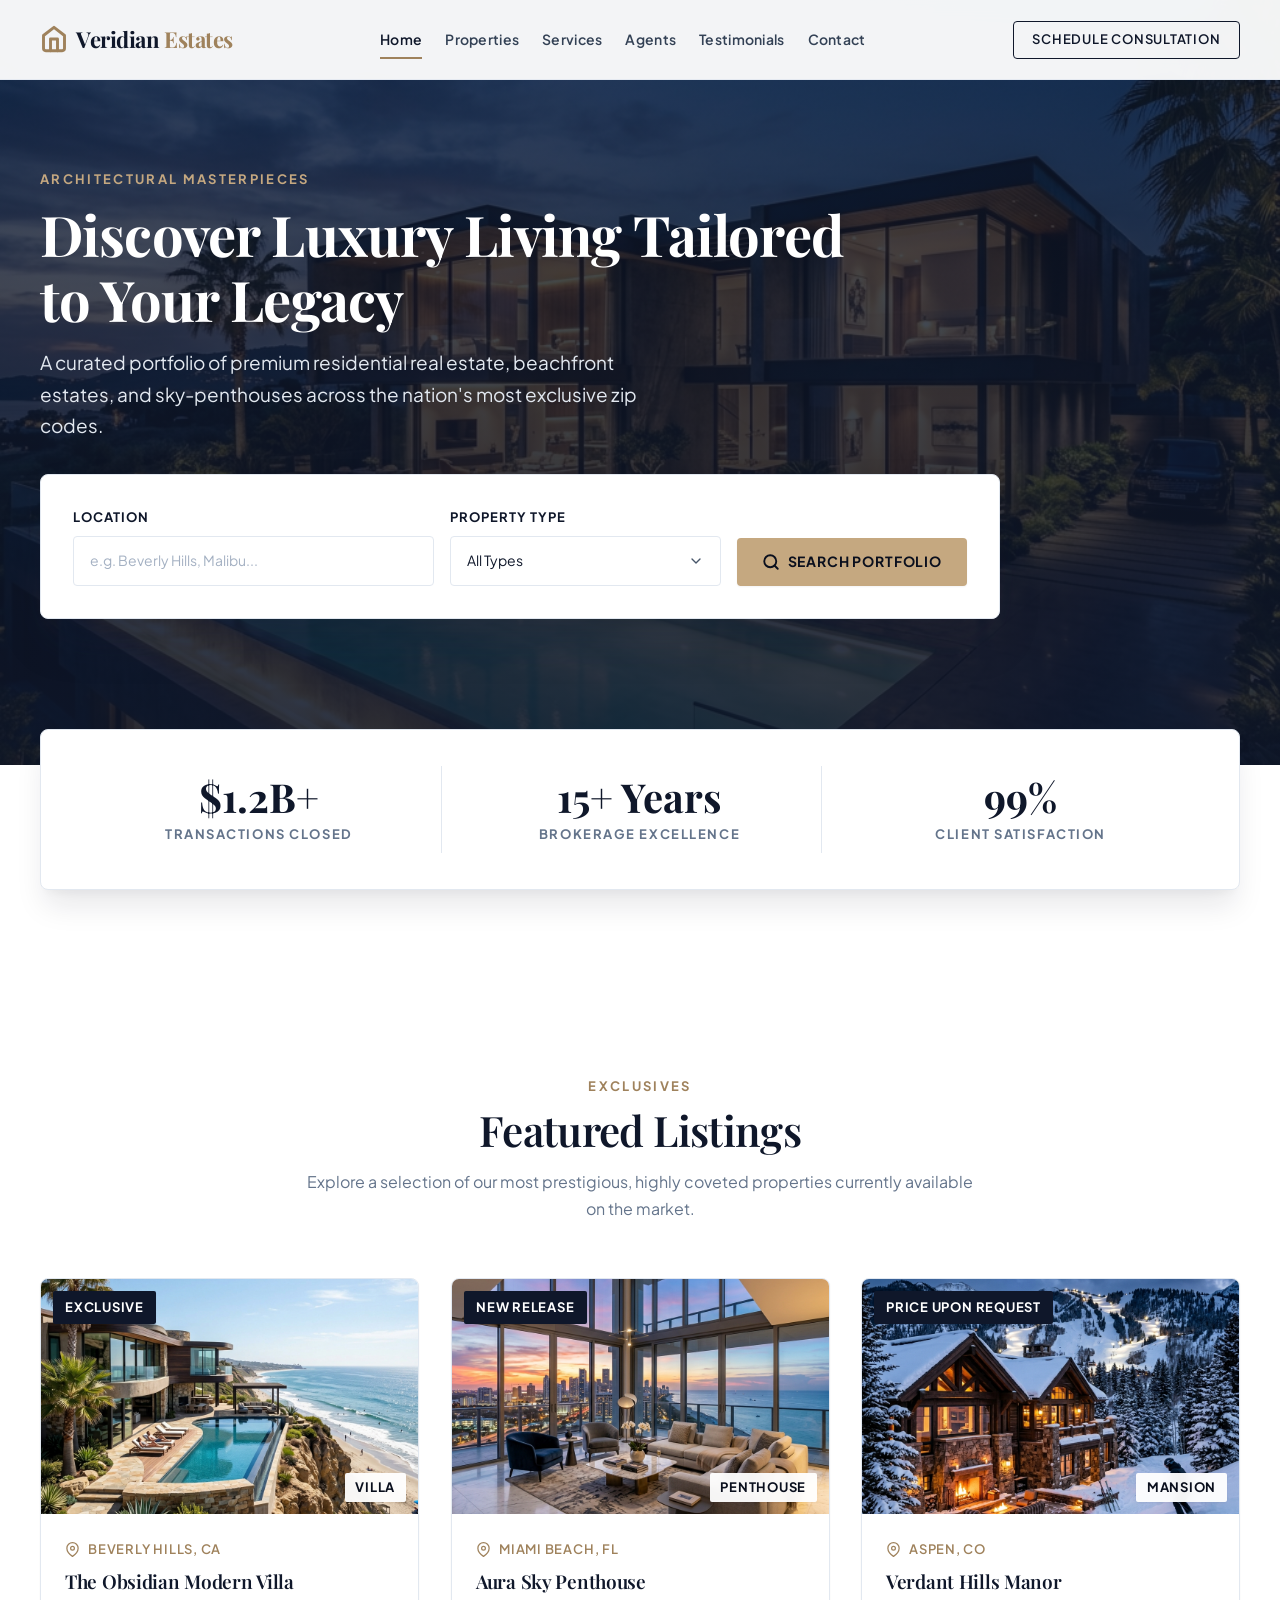
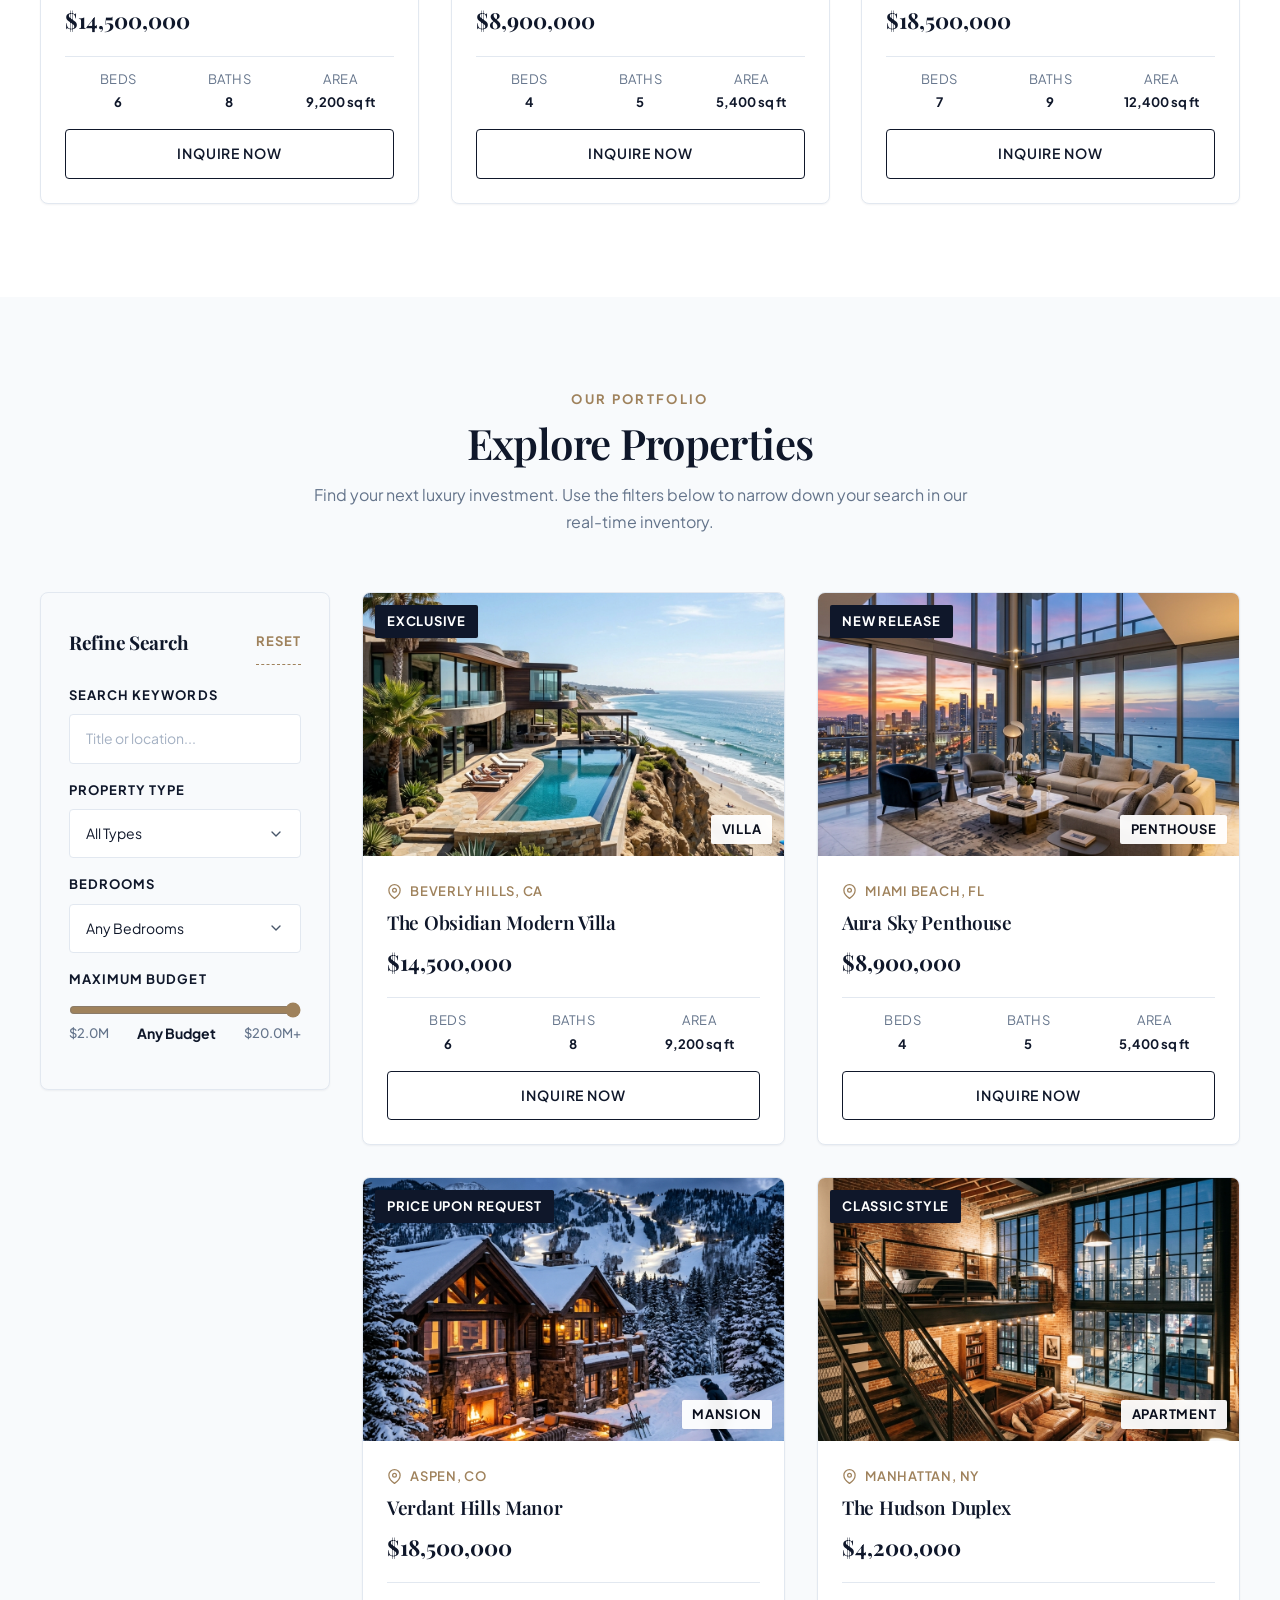
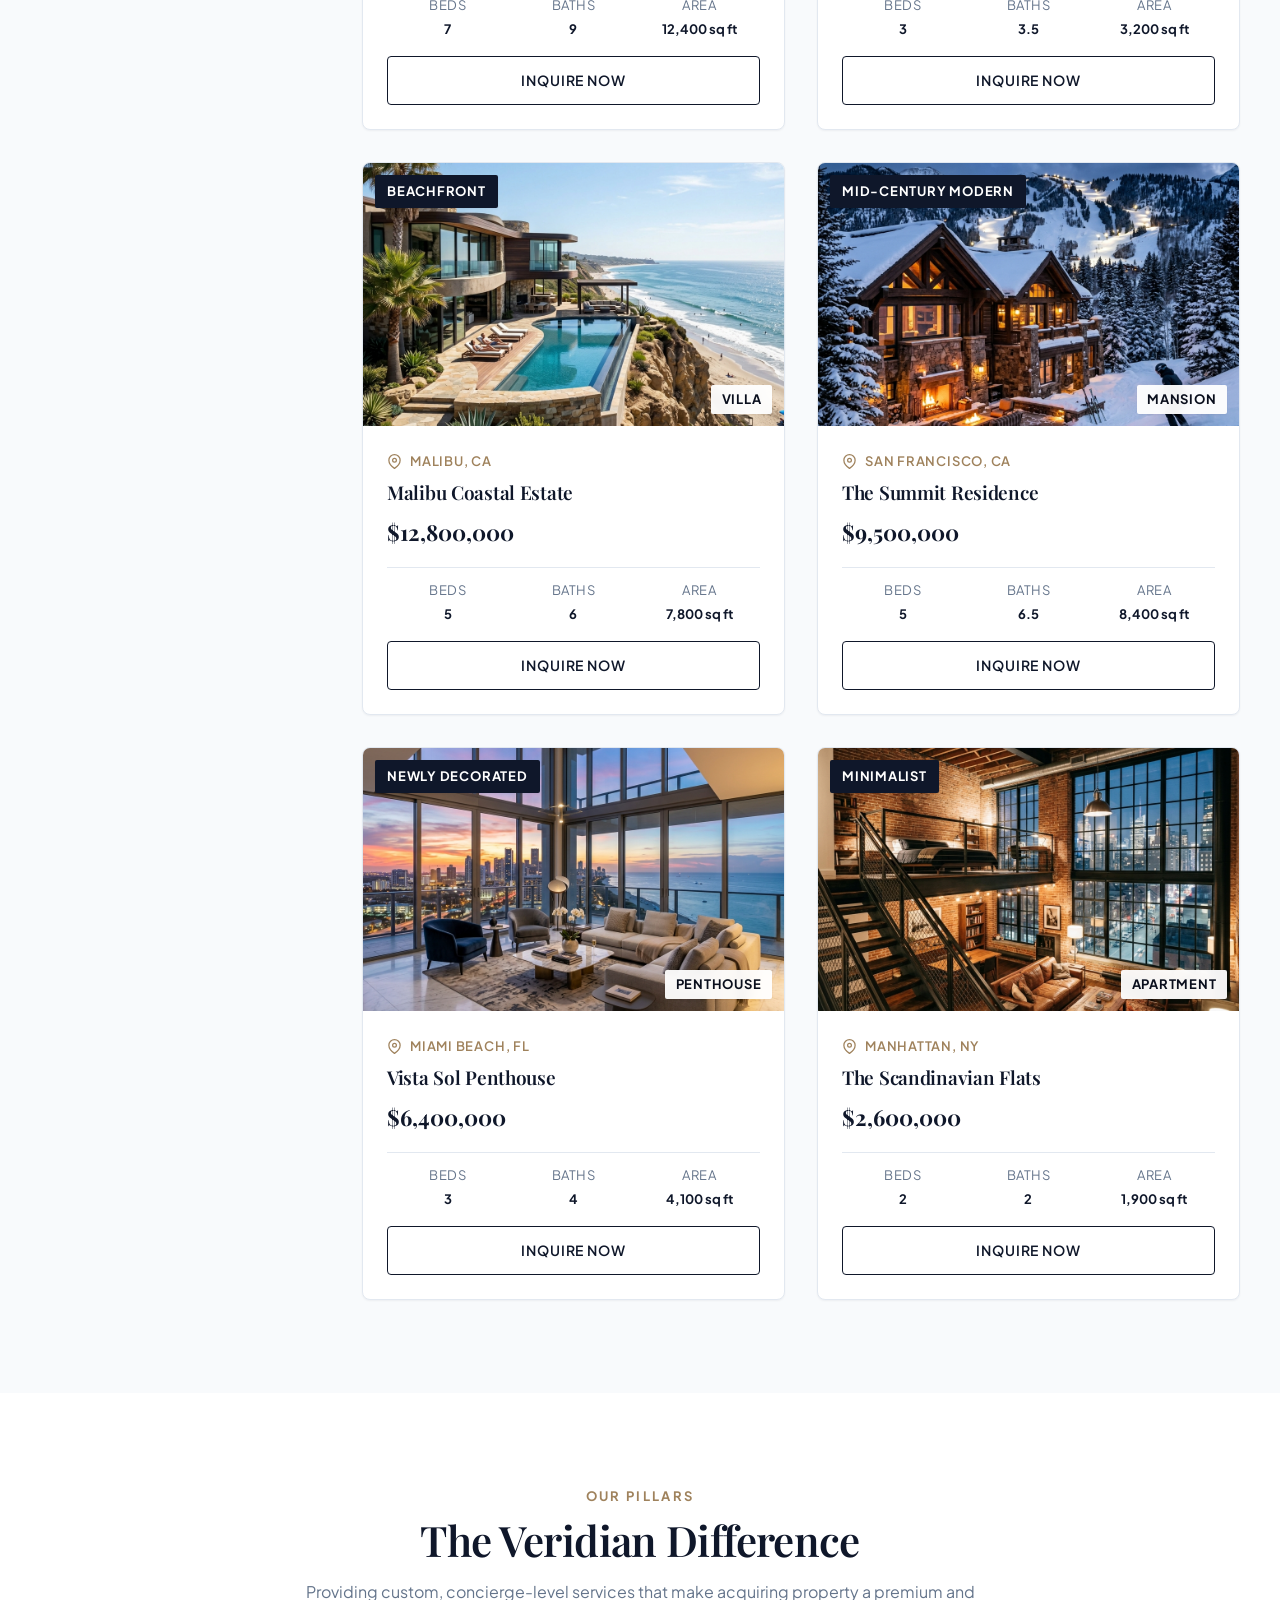
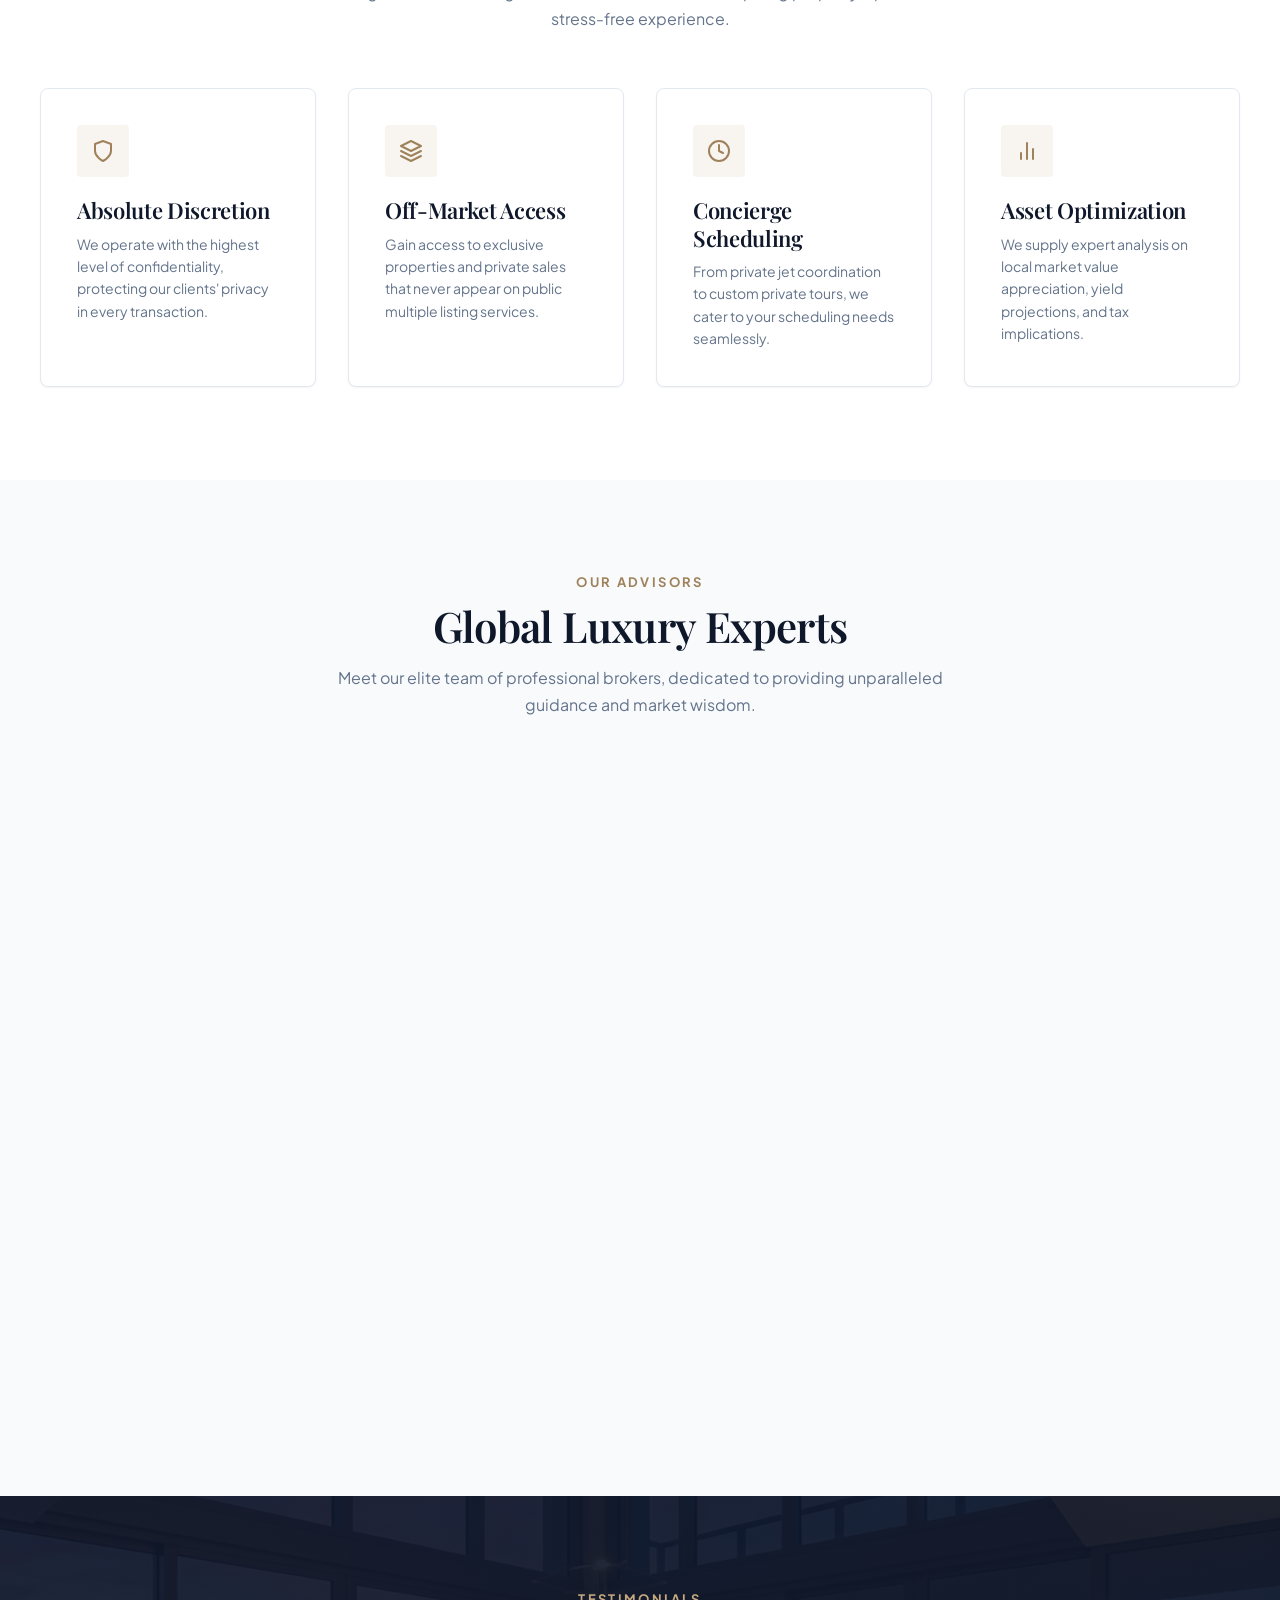
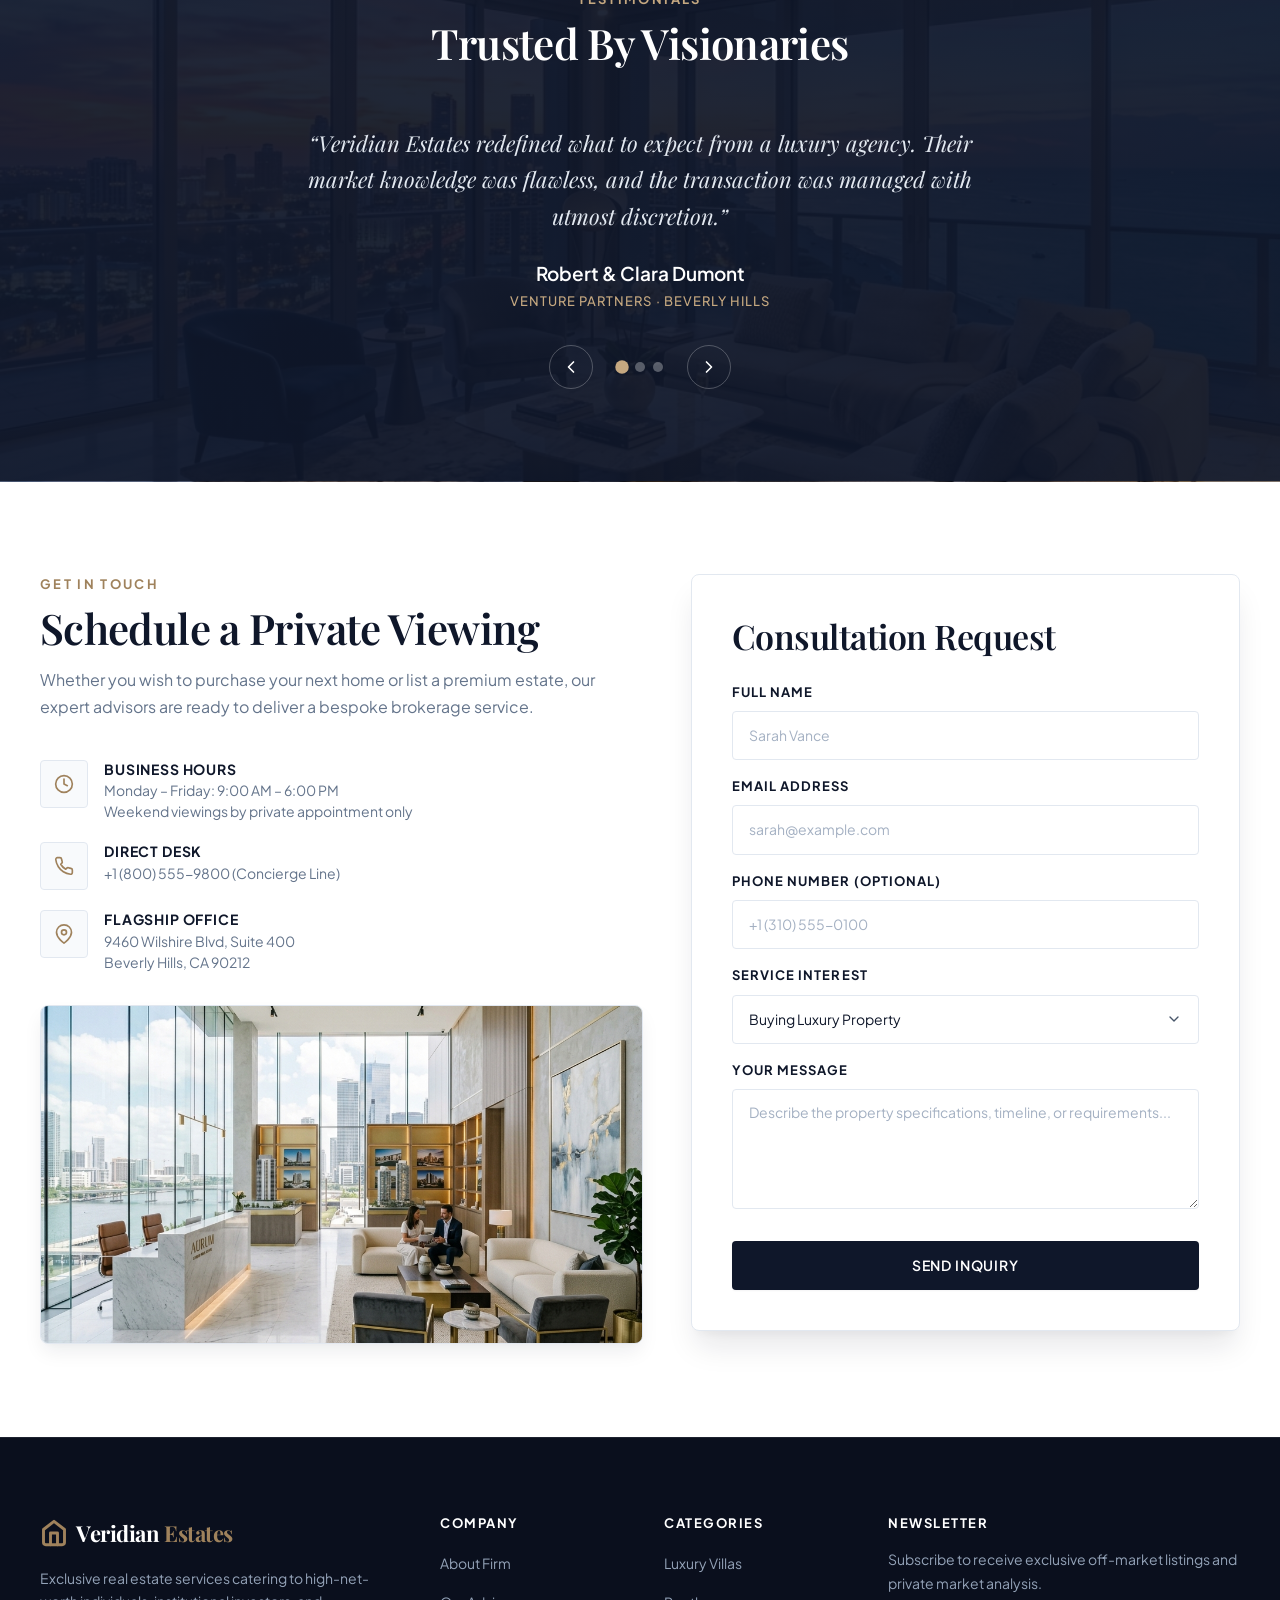
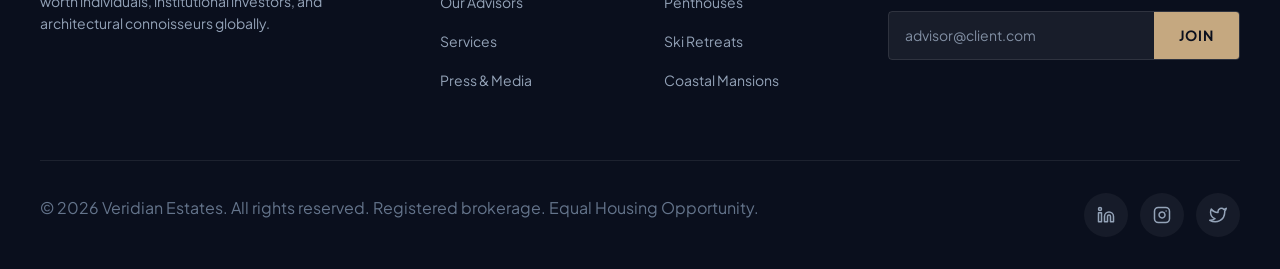
==== commit bd1cd0a3: "feat(ui): industrial-grade responsive UI/UX refactor across all viewports" ====
--- a/Template/index.html
+++ b/Template/index.html
@@ -2,7 +2,7 @@
 <html lang="en">
 <head>
   <meta charset="UTF-8">
-  <meta name="viewport" content="width=device-width, initial-scale=1.0">
+  <meta name="viewport" content="width=device-width, initial-scale=1.0, viewport-fit=cover">
   
   <!-- SEO Meta Tags -->
   <title>Veridian Estates | Premium Luxury Real Estate Agency</title>
@@ -15,13 +15,13 @@
   <meta property="og:title" content="Veridian Estates | Premium Luxury Real Estate Agency">
   <meta property="og:description" content="Discover exquisite villas, contemporary penthouses, and elite mansions with Veridian Estates.">
   <meta property="og:type" content="website">
-  <meta property="og:image" content="https://example.com/assets/images/hero_bg.png">
+  <meta property="og:image" content="assets/images/hero_bg.png">
   
   <!-- Twitter Cards -->
   <meta name="twitter:card" content="summary_large_image">
   <meta name="twitter:title" content="Veridian Estates | Premium Luxury Real Estate Agency">
   <meta name="twitter:description" content="Discover exquisite villas, contemporary penthouses, and elite mansions with Veridian Estates.">
-  <meta name="twitter:image" content="https://example.com/assets/images/hero_bg.png">
+  <meta name="twitter:image" content="assets/images/hero_bg.png">
   
   <!-- Favicons and Webmanifest -->
   <link rel="icon" type="image/x-icon" href="assets/favicons/favicon.ico">
@@ -36,7 +36,7 @@
     "@context": "https://schema.org",
     "@type": "RealEstateAgent",
     "name": "Veridian Estates",
-    "image": "https://example.com/assets/images/hero_bg.png",
+    "image": "assets/images/hero_bg.png",
     "telephone": "+18005559800",
     "email": "concierge@veridianestates.com",
     "address": {
@@ -60,32 +60,36 @@
 <body>
 
   <!-- Skip Link for Keyboard Accessibility -->
-  <a href="#main-content" class="sr-only">Skip to main content</a>
+  <a href="#main-content" class="skip-link">Skip to main content</a>
+
+  <!-- Mobile Backdrop Overlay -->
+  <div id="nav-backdrop" class="nav-backdrop" aria-hidden="true"></div>
 
   <!-- Header Section -->
   <header class="header">
     <div class="container navbar">
       <a href="#" class="logo" aria-label="Veridian Estates Home">
-        <svg viewBox="0 0 24 24" width="28" height="28" fill="none" stroke="currentColor" stroke-width="2.5" stroke-linecap="round" stroke-linejoin="round">
+        <svg viewBox="0 0 24 24" width="28" height="28" fill="none" stroke="currentColor" stroke-width="2.5" stroke-linecap="round" stroke-linejoin="round" aria-hidden="true">
           <path d="M3 9l9-7 9 7v11a2 2 0 0 1-2 2H5a2 2 0 0 1-2-2z"></path>
           <polyline points="9 22 9 12 15 12 15 22"></polyline>
         </svg>
         <span>Veridian <span class="logo-accent">Estates</span></span>
       </a>
 
-      <!-- Desktop Navigation Link Elements -->
-      <nav id="nav-links" aria-label="Main Navigation">
+      <!-- Navigation Links Element -->
+      <nav id="nav-links" class="nav-links" aria-label="Main Navigation">
         <a href="#hero-section" class="active">Home</a>
         <a href="#listings-section">Properties</a>
         <a href="#services-section">Services</a>
         <a href="#agents-section">Agents</a>
         <a href="#testimonials-section">Testimonials</a>
         <a href="#contact-section">Contact</a>
+        <a href="#contact-section" class="btn btn-primary btn-full nav-mobile-cta">Schedule Consultation</a>
       </nav>
 
       <!-- CTA Nav Button and Mobile Hamburger Menu -->
       <div class="nav-actions">
-        <a href="#contact-section" class="btn btn-secondary btn-sm">Schedule Consultation</a>
+        <a href="#contact-section" class="btn btn-secondary btn-sm btn-desktop-cta">Schedule Consultation</a>
         <button id="menu-toggle" class="menu-toggle" aria-label="Toggle navigation menu" aria-expanded="false" aria-controls="nav-links">
           <span></span>
           <span></span>
@@ -104,7 +108,7 @@
         <div class="hero-content reveal">
           <span class="hero-tagline">Architectural Masterpieces</span>
           <h1 id="hero-title" class="hero-title">Discover Luxury Living Tailored to Your Legacy</h1>
-          <p class="hero-text">An curated portfolio of premium residential real estate, beachfront estates, and sky-penthouses across the nation's most exclusive zip codes.</p>
+          <p class="hero-text">A curated portfolio of premium residential real estate, beachfront estates, and sky-penthouses across the nation's most exclusive zip codes.</p>
         </div>
 
         <!-- Quick Filter Search bar widget -->
@@ -126,7 +130,7 @@
           </div>
 
           <button id="hero-search-btn" class="btn btn-accent btn-full" type="button">
-            <svg viewBox="0 0 24 24" width="18" height="18" fill="none" stroke="currentColor" stroke-width="2.5" stroke-linecap="round" stroke-linejoin="round" class="btn-icon">
+            <svg viewBox="0 0 24 24" width="18" height="18" fill="none" stroke="currentColor" stroke-width="2.5" stroke-linecap="round" stroke-linejoin="round" class="btn-icon" aria-hidden="true">
               <circle cx="11" cy="11" r="8"></circle>
               <line x1="21" y1="21" x2="16.65" y2="16.65"></line>
             </svg>
@@ -137,7 +141,7 @@
     </section>
 
     <!-- Stats Banner -->
-    <section class="section section-offset pt-0">
+    <section class="section stats-section pt-0" aria-label="Company Statistics">
       <div class="container">
         <div class="stats-bar reveal reveal-delay-2">
           <div class="stats-grid">
@@ -167,7 +171,7 @@
           <p>Explore a selection of our most prestigious, highly coveted properties currently available on the market.</p>
         </div>
         
-        <div id="featured-properties-grid" class="properties-grid">
+        <div id="featured-properties-grid" class="featured-properties-grid">
           <!-- Dynamically populated via JS -->
         </div>
       </div>
@@ -221,7 +225,7 @@
             <div class="form-group">
               <label for="price-range" class="form-label">Maximum Budget</label>
               <div class="price-range-wrapper">
-                <input type="range" id="price-range" class="price-slider-input" min="2000000" max="20000000" step="50000" value="20000000">
+                <input type="range" id="price-range" class="price-slider-input" min="2000000" max="20000000" step="50000" value="20000000" aria-label="Filter properties by maximum price">
                 <div class="price-slider-info">
                   <span>$2.0M</span>
                   <span id="price-value" class="price-slider-value">Any Budget</span>
@@ -232,7 +236,7 @@
           </aside>
 
           <!-- Listings Results Grid -->
-          <div id="all-properties-grid" class="properties-grid">
+          <div id="all-properties-grid" class="properties-grid" aria-live="polite">
             <!-- Dynamically populated via JS -->
           </div>
         </div>
@@ -252,7 +256,7 @@
           <!-- Pillar 1 -->
           <article class="service-item reveal">
             <div class="service-icon-wrap">
-              <svg viewBox="0 0 24 24" width="24" height="24" fill="none" stroke="currentColor" stroke-width="2" stroke-linecap="round" stroke-linejoin="round">
+              <svg viewBox="0 0 24 24" width="24" height="24" fill="none" stroke="currentColor" stroke-width="2" stroke-linecap="round" stroke-linejoin="round" aria-hidden="true">
                 <path d="M12 22s8-4 8-10V5l-8-3-8 3v7c0 6 8 10 8 10z"></path>
               </svg>
             </div>
@@ -263,7 +267,7 @@
           <!-- Pillar 2 -->
           <article class="service-item reveal reveal-delay-1">
             <div class="service-icon-wrap">
-              <svg viewBox="0 0 24 24" width="24" height="24" fill="none" stroke="currentColor" stroke-width="2" stroke-linecap="round" stroke-linejoin="round">
+              <svg viewBox="0 0 24 24" width="24" height="24" fill="none" stroke="currentColor" stroke-width="2" stroke-linecap="round" stroke-linejoin="round" aria-hidden="true">
                 <polygon points="12 2 2 7 12 12 22 7 12 2"></polygon>
                 <polyline points="2 17 12 22 22 17"></polyline>
                 <polyline points="2 12 12 17 22 12"></polyline>
@@ -276,7 +280,7 @@
           <!-- Pillar 3 -->
           <article class="service-item reveal reveal-delay-2">
             <div class="service-icon-wrap">
-              <svg viewBox="0 0 24 24" width="24" height="24" fill="none" stroke="currentColor" stroke-width="2" stroke-linecap="round" stroke-linejoin="round">
+              <svg viewBox="0 0 24 24" width="24" height="24" fill="none" stroke="currentColor" stroke-width="2" stroke-linecap="round" stroke-linejoin="round" aria-hidden="true">
                 <circle cx="12" cy="12" r="10"></circle>
                 <polyline points="12 6 12 12 16 14"></polyline>
               </svg>
@@ -288,7 +292,7 @@
           <!-- Pillar 4 -->
           <article class="service-item reveal reveal-delay-3">
             <div class="service-icon-wrap">
-              <svg viewBox="0 0 24 24" width="24" height="24" fill="none" stroke="currentColor" stroke-width="2" stroke-linecap="round" stroke-linejoin="round">
+              <svg viewBox="0 0 24 24" width="24" height="24" fill="none" stroke="currentColor" stroke-width="2" stroke-linecap="round" stroke-linejoin="round" aria-hidden="true">
                 <line x1="18" y1="20" x2="18" y2="10"></line>
                 <line x1="12" y1="20" x2="12" y2="4"></line>
                 <line x1="6" y1="20" x2="6" y2="14"></line>
@@ -307,7 +311,7 @@
         <div class="section-header reveal">
           <span class="section-subtitle">Our Advisors</span>
           <h2 id="agents-title" class="section-title">Global Luxury Experts</h2>
-          <p>Meet our elite team of professional brokers, dedicated to providing unparalleled guidance and guidance.</p>
+          <p>Meet our elite team of professional brokers, dedicated to providing unparalleled guidance and market wisdom.</p>
         </div>
 
         <div id="agents-grid" class="agents-grid">
@@ -326,22 +330,22 @@
 
         <div class="testimonials-slider reveal reveal-delay-1">
           <!-- Slider contents -->
-          <div id="testimonials-slider-content" class="testimonials-slider-content">
+          <div id="testimonials-slider-content" class="testimonials-slider-content" aria-live="polite">
             <!-- Dynamically populated via JS -->
           </div>
 
           <!-- Slider Controls -->
           <div class="slider-controls">
             <button id="testimonial-prev" class="slider-arrow" aria-label="Previous Testimonial" type="button">
-              <svg viewBox="0 0 24 24" width="20" height="20" fill="none" stroke="currentColor" stroke-width="2" stroke-linecap="round" stroke-linejoin="round">
+              <svg viewBox="0 0 24 24" width="20" height="20" fill="none" stroke="currentColor" stroke-width="2" stroke-linecap="round" stroke-linejoin="round" aria-hidden="true">
                 <polyline points="15 18 9 12 15 6"></polyline>
               </svg>
             </button>
-            <div id="testimonial-indicators" class="slider-indicators">
+            <div id="testimonial-indicators" class="slider-indicators" role="tablist" aria-label="Testimonial slides">
               <!-- Indicators dot injected via JS -->
             </div>
             <button id="testimonial-next" class="slider-arrow" aria-label="Next Testimonial" type="button">
-              <svg viewBox="0 0 24 24" width="20" height="20" fill="none" stroke="currentColor" stroke-width="2" stroke-linecap="round" stroke-linejoin="round">
+              <svg viewBox="0 0 24 24" width="20" height="20" fill="none" stroke="currentColor" stroke-width="2" stroke-linecap="round" stroke-linejoin="round" aria-hidden="true">
                 <polyline points="9 18 15 12 9 6"></polyline>
               </svg>
             </button>
@@ -366,7 +370,7 @@
             <div class="contact-details-list">
               <!-- Item 1 -->
               <div class="contact-detail-item">
-                <div class="contact-icon-box">
+                <div class="contact-icon-box" aria-hidden="true">
                   <svg viewBox="0 0 24 24" width="20" height="20" fill="none" stroke="currentColor" stroke-width="2" stroke-linecap="round" stroke-linejoin="round">
                     <circle cx="12" cy="12" r="10"></circle>
                     <polyline points="12 6 12 12 16 14"></polyline>
@@ -381,7 +385,7 @@
 
               <!-- Item 2 -->
               <div class="contact-detail-item">
-                <div class="contact-icon-box">
+                <div class="contact-icon-box" aria-hidden="true">
                   <svg viewBox="0 0 24 24" width="20" height="20" fill="none" stroke="currentColor" stroke-width="2" stroke-linecap="round" stroke-linejoin="round">
                     <path d="M22 16.92v3a2 2 0 0 1-2.18 2 19.79 19.79 0 0 1-8.63-3.07 19.5 19.5 0 0 1-6-6 19.79 19.79 0 0 1-3.07-8.67A2 2 0 0 1 4.11 2h3a2 2 0 0 1 2 1.72 12.84 12.84 0 0 0 .7 2.81 2 2 0 0 1-.45 2.11L8.09 9.91a16 16 0 0 0 6 6l1.27-1.27a2 2 0 0 1 2.11-.45 12.84 12.84 0 0 0 2.81.7A2 2 0 0 1 22 16.92z"></path>
                   </svg>
@@ -394,7 +398,7 @@
 
               <!-- Item 3 -->
               <div class="contact-detail-item">
-                <div class="contact-icon-box">
+                <div class="contact-icon-box" aria-hidden="true">
                   <svg viewBox="0 0 24 24" width="20" height="20" fill="none" stroke="currentColor" stroke-width="2" stroke-linecap="round" stroke-linejoin="round">
                     <path d="M21 10c0 7-9 13-9 13s-9-6-9-13a9 9 0 0 1 18 0z"></path>
                     <circle cx="12" cy="10" r="3"></circle>
@@ -408,9 +412,9 @@
               </div>
             </div>
 
-            <!-- Image placeholder representing luxury interior/office -->
+            <!-- Beverly Hills Office Showcase -->
             <div class="contact-image-wrap">
-              <img src="https://images.unsplash.com/photo-1497366216548-37526070297c?auto=format&fit=crop&w=800&q=80" alt="Veridian Estates Flagship Showroom in Beverly Hills" loading="lazy">
+              <img src="assets/images/office.png" alt="Veridian Estates Flagship Showroom in Beverly Hills" loading="lazy" width="800" height="450">
             </div>
           </div>
 
@@ -421,12 +425,12 @@
             <form class="inquiry-form-element" novalidate>
               <div class="form-group">
                 <label for="contact-name" class="form-label">Full Name</label>
-                <input type="text" id="contact-name" name="name" class="form-input" placeholder="Sarah Vance">
+                <input type="text" id="contact-name" name="name" class="form-input" placeholder="Sarah Vance" required>
               </div>
 
               <div class="form-group">
                 <label for="contact-email" class="form-label">Email Address</label>
-                <input type="email" id="contact-email" name="email" class="form-input" placeholder="sarah@example.com">
+                <input type="email" id="contact-email" name="email" class="form-input" placeholder="sarah@example.com" required>
               </div>
 
               <div class="form-group">
@@ -446,7 +450,7 @@
 
               <div class="form-group">
                 <label for="contact-message" class="form-label">Your Message</label>
-                <textarea id="contact-message" name="message" class="form-textarea" placeholder="Describe the property specifications, timeline, or requirements..."></textarea>
+                <textarea id="contact-message" name="message" class="form-textarea" placeholder="Describe the property specifications, timeline, or requirements..." required></textarea>
               </div>
 
               <button type="submit" class="btn btn-primary btn-full mt-4">Send Inquiry</button>
@@ -463,7 +467,7 @@
       <!-- Footer Brand Info -->
       <div class="footer-brand">
         <a href="#" class="logo" aria-label="Veridian Estates Home">
-          <svg viewBox="0 0 24 24" width="24" height="24" fill="none" stroke="currentColor" stroke-width="2.5" stroke-linecap="round" stroke-linejoin="round">
+          <svg viewBox="0 0 24 24" width="24" height="24" fill="none" stroke="currentColor" stroke-width="2.5" stroke-linecap="round" stroke-linejoin="round" aria-hidden="true">
             <path d="M3 9l9-7 9 7v11a2 2 0 0 1-2 2H5a2 2 0 0 1-2-2z"></path>
             <polyline points="9 22 9 12 15 12 15 22"></polyline>
           </svg>
@@ -479,7 +483,7 @@
           <li><a href="#hero-section">About Firm</a></li>
           <li><a href="#agents-section">Our Advisors</a></li>
           <li><a href="#services-section">Services</a></li>
-          <li><a href="#">Press Room</a></li>
+          <li><a href="#contact-section">Press &amp; Media</a></li>
         </ul>
       </div>
 
@@ -515,21 +519,21 @@
       <!-- Social networks links icons -->
       <div class="footer-socials">
         <a href="#" class="footer-social-link" aria-label="LinkedIn Profile">
-          <svg viewBox="0 0 24 24" width="18" height="18" fill="none" stroke="currentColor" stroke-width="2" stroke-linecap="round" stroke-linejoin="round">
+          <svg viewBox="0 0 24 24" width="18" height="18" fill="none" stroke="currentColor" stroke-width="2" stroke-linecap="round" stroke-linejoin="round" aria-hidden="true">
             <path d="M16 8a6 6 0 0 1 6 6v7h-4v-7a2 2 0 0 0-2-2 2 2 0 0 0-2 2v7h-4v-7a6 6 0 0 1 6-6z"></path>
             <rect x="2" y="9" width="4" height="12"></rect>
             <circle cx="4" cy="4" r="2"></circle>
           </svg>
         </a>
         <a href="#" class="footer-social-link" aria-label="Instagram Showcase">
-          <svg viewBox="0 0 24 24" width="18" height="18" fill="none" stroke="currentColor" stroke-width="2" stroke-linecap="round" stroke-linejoin="round">
+          <svg viewBox="0 0 24 24" width="18" height="18" fill="none" stroke="currentColor" stroke-width="2" stroke-linecap="round" stroke-linejoin="round" aria-hidden="true">
             <rect x="2" y="2" width="20" height="20" rx="5" ry="5"></rect>
             <path d="M16 11.37A4 4 0 1 1 12.63 8 4 4 0 0 1 16 11.37z"></path>
             <line x1="17.5" y1="6.5" x2="17.51" y2="6.5"></line>
           </svg>
         </a>
         <a href="#" class="footer-social-link" aria-label="Twitter News">
-          <svg viewBox="0 0 24 24" width="18" height="18" fill="none" stroke="currentColor" stroke-width="2" stroke-linecap="round" stroke-linejoin="round">
+          <svg viewBox="0 0 24 24" width="18" height="18" fill="none" stroke="currentColor" stroke-width="2" stroke-linecap="round" stroke-linejoin="round" aria-hidden="true">
             <path d="M23 3a10.9 10.9 0 0 1-3.14 1.53 4.48 4.48 0 0 0-7.86 3v1A10.66 10.66 0 0 1 3 4s-4 9 5 13a11.64 11.64 0 0 1-7 2c9 5 20 0 20-11.5a4.5 4.5 0 0 0-.08-.83A7.72 7.72 0 0 0 23 3z"></path>
           </svg>
         </a>
@@ -542,7 +546,7 @@
     <div class="modal-container">
       <div class="modal-header">
         <h3 id="modal-headline" class="modal-title">Property Inquiry</h3>
-        <button id="modal-close" class="modal-close" aria-label="Close modal Dialog">&times;</button>
+        <button id="modal-close" class="modal-close" aria-label="Close modal dialog">&times;</button>
       </div>
 
       <div class="modal-body">
@@ -554,12 +558,12 @@
 
           <div class="form-group">
             <label for="modal-name" class="form-label">Your Full Name</label>
-            <input type="text" id="modal-name" name="name" class="form-input" placeholder="John Doe">
+            <input type="text" id="modal-name" name="name" class="form-input" placeholder="John Doe" required>
           </div>
 
           <div class="form-group">
             <label for="modal-email" class="form-label">Your Email Address</label>
-            <input type="email" id="modal-email" name="email" class="form-input" placeholder="john@example.com">
+            <input type="email" id="modal-email" name="email" class="form-input" placeholder="john@example.com" required>
           </div>
 
           <div class="form-group">
@@ -569,7 +573,7 @@
 
           <div class="form-group">
             <label for="modal-message" class="form-label">Message for Brokerage</label>
-            <textarea id="modal-message" name="message" class="form-textarea" placeholder="I would like to schedule a private viewing or receive full disclosure documents for this property."></textarea>
+            <textarea id="modal-message" name="message" class="form-textarea" placeholder="I would like to schedule a private viewing or receive full disclosure documents for this property." required></textarea>
           </div>
 
           <button type="submit" class="btn btn-primary btn-full mt-4">Submit Inquiry</button>
--- a/Template/css/variables.css
+++ b/Template/css/variables.css
@@ -1,48 +1,56 @@
-/* css/variables.css */
+/* ==========================================================
+   css/variables.css — Design Tokens & Fluid Responsive Scale
+   ========================================================== */
+
 :root {
-  /* Colors */
-  --primary-rgb: 15, 23, 42;      /* Slate 900 */
+  /* Brand Palette (Sophisticated Slate & Champagne Gold) */
+  --primary-rgb: 15, 23, 42;          /* Slate 900 */
   --primary: rgb(var(--primary-rgb));
-  --primary-light: #1E293B;      /* Slate 800 */
-  --primary-dark: #0F172A;       /* Slate 900 */
+  --primary-light: #1E293B;          /* Slate 800 */
+  --primary-dark: #0A0F1D;           /* Deep Charcoal Slate */
   
-  --accent-rgb: 197, 168, 128;   /* Warm Gold / Champagne (#c5a880) */
+  --accent-rgb: 197, 168, 128;       /* Warm Champagne Gold (#C5A880) */
   --accent: rgb(var(--accent-rgb));
   --accent-light: #DFCEB7;
   --accent-dark: #9F825C;
   --accent-hover: #B49469;
+  --accent-subtle: rgba(var(--accent-rgb), 0.12);
+  --accent-glow: rgba(var(--accent-rgb), 0.25);
   
-  --text-rgb: 51, 65, 85;        /* Slate 700 */
+  --text-rgb: 51, 65, 85;            /* Slate 700 */
   --text: rgb(var(--text-rgb));
-  --text-light: #64748B;         /* Slate 500 */
-  --text-dark: #0F172A;          /* Slate 900 */
+  --text-light: #64748B;             /* Slate 500 */
+  --text-dark: #0F172A;              /* Slate 900 */
+  --text-muted: #94A3B8;             /* Slate 400 */
   
   --bg-rgb: 255, 255, 255;
   --bg: rgb(var(--bg-rgb));
-  --bg-offset: #F8FAFC;          /* Slate 50 */
+  --bg-offset: #F8FAFC;              /* Slate 50 */
   --bg-card: #FFFFFF;
-  --border-color: #E2E8F0;       /* Slate 200 */
+  --bg-overlay: rgba(15, 23, 42, 0.75);
+  --border-color: #E2E8F0;           /* Slate 200 */
+  --border-light: #F1F5F9;           /* Slate 100 */
   
-  --success-rgb: 16, 185, 129;   /* Emerald 500 */
+  --success-rgb: 16, 185, 129;       /* Emerald 500 */
   --success: rgb(var(--success-rgb));
-  --error-rgb: 239, 68, 68;      /* Red 500 */
+  --error-rgb: 239, 68, 68;          /* Red 500 */
   --error: rgb(var(--error-rgb));
   
-  /* Fonts */
-  --font-serif: 'Playfair Display', Georgia, serif;
-  --font-sans: 'Plus Jakarta Sans', system-ui, -apple-system, BlinkMacSystemFont, 'Segoe UI', Roboto, sans-serif;
+  /* Typography Families */
+  --font-serif: 'Playfair Display', Georgia, Cambria, 'Times New Roman', serif;
+  --font-sans: 'Plus Jakarta Sans', system-ui, -apple-system, BlinkMacSystemFont, 'Segoe UI', Roboto, Helvetica, Arial, sans-serif;
   
-  /* Font Sizes */
-  --fs-xs: 0.75rem;
-  --fs-sm: 0.875rem;
-  --fs-base: 1rem;
-  --fs-md: 1.125rem;
-  --fs-lg: 1.25rem;
-  --fs-xl: 1.5rem;
-  --fs-2xl: 1.875rem;
-  --fs-3xl: 2.25rem;
-  --fs-4xl: 3rem;
-  --fs-5xl: 3.75rem;
+  /* Fluid Typography Scale (Smooth mathematical interpolation between 320px and 1440px viewports) */
+  --fs-xs: clamp(0.75rem, 0.72rem + 0.15vw, 0.8125rem);       /* 12px -> 13px */
+  --fs-sm: clamp(0.8125rem, 0.78rem + 0.2vw, 0.875rem);       /* 13px -> 14px */
+  --fs-base: clamp(0.9375rem, 0.9rem + 0.25vw, 1rem);         /* 15px -> 16px */
+  --fs-md: clamp(1.0625rem, 1rem + 0.35vw, 1.1875rem);        /* 17px -> 19px */
+  --fs-lg: clamp(1.1875rem, 1.08rem + 0.55vw, 1.375rem);      /* 19px -> 22px */
+  --fs-xl: clamp(1.375rem, 1.22rem + 0.8vw, 1.625rem);        /* 22px -> 26px */
+  --fs-2xl: clamp(1.5rem, 1.35rem + 1.2vw, 2.125rem);         /* 24px -> 34px */
+  --fs-3xl: clamp(1.75rem, 1.5rem + 1.8vw, 2.625rem);         /* 28px -> 42px */
+  --fs-4xl: clamp(2rem, 1.65rem + 2.6vw, 3.5rem);             /* 32px -> 56px */
+  --fs-5xl: clamp(2.5rem, 2rem + 3.8vw, 4.5rem);              /* 40px -> 72px */
   
   /* Font Weights */
   --fw-light: 300;
@@ -51,34 +59,67 @@
   --fw-semibold: 600;
   --fw-bold: 700;
   
-  /* Layout & Spacing */
+  /* Layout, Fluid Containers & Spacing System */
   --container-max-width: 1280px;
+  --container-narrow: 960px;
+  --space-container-pad: clamp(1rem, 3.5vw, 2.5rem);
+  --space-section: clamp(3rem, 6vw + 1rem, 7rem);
+  
   --space-1: 0.25rem;
   --space-2: 0.5rem;
   --space-3: 0.75rem;
   --space-4: 1rem;
+  --space-5: 1.25rem;
   --space-6: 1.5rem;
   --space-8: 2rem;
+  --space-10: 2.5rem;
   --space-12: 3rem;
   --space-16: 4rem;
   --space-20: 5rem;
   
-  /* Border Radius */
+  /* Accessibility & Usability (Touch Targets & Header System) */
+  --min-touch-target: 44px;
+  --header-height: 80px;
+  --header-height-mobile: 72px;
+  --header-height-fluid: clamp(72px, 2vw + 64px, 80px);
+  
+  /* Safe Area Insets for iOS & Edge Devices */
+  --sat: env(safe-area-inset-top, 0px);
+  --sab: env(safe-area-inset-bottom, 0px);
+  --sal: env(safe-area-inset-left, 0px);
+  --sar: env(safe-area-inset-right, 0px);
+  
+  /* Border Radius System */
+  --radius-xs: 2px;
   --radius-sm: 4px;
   --radius-md: 8px;
   --radius-lg: 12px;
   --radius-xl: 16px;
+  --radius-2xl: 24px;
   --radius-full: 9999px;
   
-  /* Shadows */
-  --shadow-sm: 0 1px 2px 0 rgba(0, 0, 0, 0.05);
-  --shadow-md: 0 4px 6px -1px rgba(0, 0, 0, 0.05), 0 2px 4px -1px rgba(0, 0, 0, 0.03);
-  --shadow-lg: 0 10px 15px -3px rgba(0, 0, 0, 0.04), 0 4px 6px -2px rgba(0, 0, 0, 0.02);
-  --shadow-xl: 0 20px 25px -5px rgba(0, 0, 0, 0.05), 0 10px 10px -5px rgba(0, 0, 0, 0.03);
-  --shadow-inset: inset 0 2px 4px 0 rgba(0, 0, 0, 0.05);
+  /* Elevation Shadows & Glassmorphism */
+  --shadow-sm: 0 1px 2px 0 rgba(15, 23, 42, 0.05);
+  --shadow-md: 0 4px 6px -1px rgba(15, 23, 42, 0.07), 0 2px 4px -2px rgba(15, 23, 42, 0.04);
+  --shadow-lg: 0 10px 20px -3px rgba(15, 23, 42, 0.08), 0 4px 8px -4px rgba(15, 23, 42, 0.04);
+  --shadow-xl: 0 20px 30px -5px rgba(15, 23, 42, 0.1), 0 8px 12px -6px rgba(15, 23, 42, 0.05);
+  --shadow-2xl: 0 25px 50px -12px rgba(15, 23, 42, 0.25);
+  --shadow-glow: 0 0 25px rgba(var(--accent-rgb), 0.35);
+  --shadow-inset: inset 0 2px 4px 0 rgba(0, 0, 0, 0.06);
   
-  /* Animations & Transitions */
-  --transition-fast: 0.15s ease;
+  /* Z-Index Hierarchy */
+  --z-base: 1;
+  --z-dropdown: 50;
+  --z-sticky: 100;
+  --z-header: 500;
+  --z-backdrop: 900;
+  --z-drawer: 950;
+  --z-modal: 1000;
+  --z-toast: 2000;
+  
+  /* Transitions & Easing */
+  --transition-fast: 0.15s cubic-bezier(0.4, 0, 0.2, 1);
   --transition-normal: 0.25s cubic-bezier(0.4, 0, 0.2, 1);
   --transition-slow: 0.4s cubic-bezier(0.4, 0, 0.2, 1);
+  --transition-bounce: 0.5s cubic-bezier(0.34, 1.56, 0.64, 1);
 }
--- a/Template/css/base.css
+++ b/Template/css/base.css
@@ -1,159 +1,232 @@
-/* css/base.css */
+/* ==========================================================
+   css/base.css — Typography, Core Resets & Global System
+   ========================================================== */
+
 @import url('https://fonts.googleapis.com/css2?family=Playfair+Display:ital,wght@0,400;0,500;0,600;0,700;1,400&family=Plus+Jakarta+Sans:wght@300;400;500;600;700&display=swap');
 
+/* Universal Resets */
 *, *::before, *::after {
   box-sizing: border-box;
   margin: 0;
   padding: 0;
+  min-width: 0; /* Prevents flex and grid items from overflowing parent containers */
 }
 
 html {
   font-size: 16px;
   scroll-behavior: smooth;
-  scroll-padding-top: 80px; /* offset for sticky navbar */
+  scroll-padding-top: calc(var(--header-height-fluid) + 1rem);
+  -webkit-text-size-adjust: 100%;
+  text-size-adjust: 100%;
 }
 
 body {
   font-family: var(--font-sans);
   font-size: var(--fs-base);
-  line-height: 1.6;
+  line-height: 1.65;
   color: var(--text);
   background-color: var(--bg);
   -webkit-font-smoothing: antialiased;
   -moz-osx-font-smoothing: grayscale;
   overflow-x: hidden;
-}
-
-/* Typography */
+  position: relative;
+  width: 100%;
+  min-height: 100vh;
+  min-height: 100dvh;
+}
+
+/* Typography Hierarchy */
 h1, h2, h3, h4, h5, h6 {
   font-family: var(--font-serif);
   color: var(--text-dark);
   font-weight: var(--fw-semibold);
+  line-height: 1.2;
+  margin-bottom: var(--space-4);
+  letter-spacing: -0.015em;
+  overflow-wrap: break-word;
+  word-wrap: break-word;
+}
+
+h1 {
+  font-size: var(--fs-4xl);
+  font-weight: var(--fw-bold);
+  line-height: 1.15;
+}
+
+h2 {
+  font-size: var(--fs-3xl);
+  line-height: 1.2;
+}
+
+h3 {
+  font-size: var(--fs-2xl);
   line-height: 1.25;
-  margin-bottom: var(--space-4);
-}
-
-h1 {
-  font-size: var(--fs-3xl);
-}
-
-h2 {
-  font-size: var(--fs-2xl);
-}
-
-h3 {
+}
+
+h4 {
   font-size: var(--fs-xl);
+  line-height: 1.3;
+}
+
+h5 {
+  font-size: var(--fs-lg);
+}
+
+h6 {
+  font-size: var(--fs-md);
 }
 
 p {
   margin-bottom: var(--space-4);
   color: var(--text-light);
+  font-size: var(--fs-base);
+  line-height: 1.7;
+  max-width: 72ch;
+  overflow-wrap: break-word;
+  word-wrap: break-word;
 }
 
 a {
   color: inherit;
   text-decoration: none;
-  transition: color var(--transition-fast), border-color var(--transition-fast);
-}
-
-img {
+  transition: color var(--transition-fast), border-color var(--transition-fast), opacity var(--transition-fast);
+}
+
+/* Media Resets */
+img, picture, svg, video, canvas {
   max-width: 100%;
   height: auto;
   display: block;
 }
 
+/* Form Controls Baseline */
 button, input, textarea, select {
   font-family: inherit;
   font-size: inherit;
   color: inherit;
+  line-height: inherit;
   background: none;
   border: none;
 }
 
 button {
   cursor: pointer;
+  touch-action: manipulation;
 }
 
 ul, ol {
   list-style: none;
 }
 
-/* Layout Utilities */
+/* Global Content Containers */
 .container {
-  width: 100%;
-  max-width: var(--container-max-width);
-  margin-left: auto;
-  margin-right: auto;
-  padding-left: var(--space-6);
-  padding-right: var(--space-6);
-}
-
+  width: min(100% - (2 * var(--space-container-pad)), var(--container-max-width));
+  margin-inline: auto;
+}
+
+.container-narrow {
+  width: min(100% - (2 * var(--space-container-pad)), var(--container-narrow));
+  margin-inline: auto;
+}
+
+/* Fluid Section Spacing */
 .section {
-  padding-top: var(--space-16);
-  padding-bottom: var(--space-16);
+  padding-top: var(--space-section);
+  padding-bottom: var(--space-section);
+  position: relative;
 }
 
 .section-offset {
   background-color: var(--bg-offset);
 }
 
+.pt-0 {
+  padding-top: 0 !important;
+}
+
+.mb-0 {
+  margin-bottom: 0 !important;
+}
+
+.mt-4 {
+  margin-top: var(--space-4) !important;
+}
+
 .section-header {
   text-align: center;
-  max-width: 650px;
-  margin: 0 auto var(--space-12) auto;
+  max-width: 680px;
+  margin-inline: auto;
+  margin-bottom: clamp(2rem, 5vw, 3.5rem);
+}
+
+.section-header p {
+  margin-inline: auto;
 }
 
 .section-subtitle {
   font-family: var(--font-sans);
   text-transform: uppercase;
-  font-size: var(--fs-sm);
+  font-size: var(--fs-xs);
   font-weight: var(--fw-bold);
-  letter-spacing: 0.15em;
+  letter-spacing: 0.18em;
   color: var(--accent-dark);
-  margin-bottom: var(--space-3);
+  margin-bottom: var(--space-2);
   display: block;
 }
 
 .section-title {
   font-size: var(--fs-3xl);
-  margin-bottom: var(--space-4);
-}
-
-@media (min-width: 768px) {
-  h1 { font-size: var(--fs-4xl); }
-  h2 { font-size: var(--fs-3xl); }
-  .section {
-    padding-top: var(--space-20);
-    padding-bottom: var(--space-20);
-  }
-}
-
-@media (min-width: 1024px) {
-  h1 { font-size: var(--fs-5xl); }
-  .section {
-    padding-top: var(--space-20);
-    padding-bottom: var(--space-20);
-  }
-}
-
-/* Visually Hidden Helper (Accessibility) */
+  margin-bottom: var(--space-3);
+}
+
+/* Visually Hidden Helper (WCAG AA Accessibility) */
 .sr-only {
+  position: absolute !important;
+  width: 1px !important;
+  height: 1px !important;
+  padding: 0 !important;
+  margin: -1px !important;
+  overflow: hidden !important;
+  clip: rect(0, 0, 0, 0) !important;
+  white-space: nowrap !important;
+  border: 0 !important;
+}
+
+/* Skip to Content for Keyboard Users */
+.skip-link {
   position: absolute;
-  width: 1px;
-  height: 1px;
-  padding: 0;
-  margin: -1px;
-  overflow: hidden;
-  clip: rect(0, 0, 0, 0);
-  white-space: nowrap;
-  border: 0;
-}
-
-/* Fade-in animation class for Intersection Observer */
+  top: -120px;
+  left: 50%;
+  transform: translateX(-50%);
+  background-color: var(--primary);
+  color: #FFFFFF;
+  padding: 0.75rem 1.5rem;
+  z-index: var(--z-toast);
+  font-weight: var(--fw-semibold);
+  font-size: var(--fs-sm);
+  border-radius: 0 0 var(--radius-md) var(--radius-md);
+  box-shadow: var(--shadow-xl);
+  transition: top var(--transition-fast);
+}
+
+.skip-link:focus {
+  top: 1rem;
+  outline: 2px solid var(--accent);
+  outline-offset: 2px;
+}
+
+/* Scroll Lock when Modal or Mobile Nav is open */
+body.body-scroll-lock {
+  overflow: hidden !important;
+  touch-action: none;
+}
+
+/* Scroll-Reveal Animation */
 .reveal {
   opacity: 0;
-  transform: translateY(30px);
+  transform: translateY(24px);
   transition: opacity var(--transition-slow), transform var(--transition-slow);
+  will-change: opacity, transform;
 }
 
 .reveal.active {
@@ -165,13 +238,31 @@
 .reveal-delay-2 { transition-delay: 0.2s; }
 .reveal-delay-3 { transition-delay: 0.3s; }
 
-/* Accessibility Focus States */
+/* Accessible Focus States */
 a:focus-visible,
 button:focus-visible,
 input:focus-visible,
 select:focus-visible,
 textarea:focus-visible {
   outline: 2px solid var(--accent-dark);
-  outline-offset: 4px;
-}
-
+  outline-offset: 3px;
+}
+
+/* Accessibility Reduced Motion Support */
+@media (prefers-reduced-motion: reduce) {
+  html {
+    scroll-behavior: auto;
+  }
+  
+  *, *::before, *::after {
+    animation-duration: 0.01ms !important;
+    animation-iteration-count: 1 !important;
+    transition-duration: 0.01ms !important;
+    scroll-behavior: auto !important;
+  }
+
+  .reveal {
+    opacity: 1 !important;
+    transform: none !important;
+  }
+}
--- a/Template/css/components.css
+++ b/Template/css/components.css
@@ -1,32 +1,50 @@
-/* css/components.css */
-
 /* ==========================================================
-   Buttons
+   css/components.css — Industrial-Grade Modular UI Components
+   ========================================================== */
+
+/* ==========================================================
+   1. Buttons & Interactive Controls
    ========================================================== */
 .btn {
   display: inline-flex;
   align-items: center;
   justify-content: center;
-  padding: 0.75rem 1.75rem;
+  gap: var(--space-2);
+  min-height: var(--min-touch-target);
+  padding: 0.75rem 1.5rem;
   font-family: var(--font-sans);
   font-size: var(--fs-sm);
   font-weight: var(--fw-semibold);
-  letter-spacing: 0.05em;
+  letter-spacing: 0.06em;
   text-transform: uppercase;
   border-radius: var(--radius-sm);
-  transition: all var(--transition-fast);
+  border: 1px solid transparent;
+  transition: background-color var(--transition-fast), 
+              color var(--transition-fast), 
+              border-color var(--transition-fast), 
+              box-shadow var(--transition-fast),
+              transform var(--transition-fast);
   text-align: center;
-  border: 1px solid transparent;
+  white-space: nowrap;
+  user-select: none;
+  touch-action: manipulation;
+  cursor: pointer;
+}
+
+.btn:active {
+  transform: translateY(1px);
 }
 
 .btn-primary {
   background-color: var(--primary);
-  color: var(--bg);
+  color: #FFFFFF;
+  box-shadow: var(--shadow-sm);
 }
 
 .btn-primary:hover {
   background-color: var(--accent-dark);
-  color: var(--bg);
+  color: #FFFFFF;
+  box-shadow: var(--shadow-md);
 }
 
 .btn-secondary {
@@ -37,17 +55,27 @@
 
 .btn-secondary:hover {
   background-color: var(--primary);
-  color: var(--bg);
+  color: #FFFFFF;
+  box-shadow: var(--shadow-sm);
 }
 
 .btn-accent {
   background-color: var(--accent);
-  color: var(--primary);
+  color: var(--primary-dark);
+  font-weight: var(--fw-bold);
+  box-shadow: var(--shadow-sm);
 }
 
 .btn-accent:hover {
   background-color: var(--accent-hover);
-  color: var(--primary);
+  color: var(--primary-dark);
+  box-shadow: var(--shadow-md);
+}
+
+.btn-sm {
+  min-height: 38px;
+  padding: 0.45rem 1.15rem;
+  font-size: var(--fs-xs);
 }
 
 .btn-full {
@@ -55,17 +83,46 @@
 }
 
 .btn:disabled {
-  opacity: 0.7;
+  opacity: 0.65;
   cursor: not-allowed;
+  transform: none !important;
+}
+
+.btn-icon {
+  flex-shrink: 0;
+  display: inline-flex;
+}
+
+.btn-text-link {
+  display: inline-flex;
+  align-items: center;
+  gap: var(--space-1);
+  font-size: var(--fs-xs);
+  font-weight: var(--fw-bold);
+  text-transform: uppercase;
+  color: var(--accent-dark);
+  letter-spacing: 0.08em;
+  border-bottom: 1px dashed var(--accent-dark);
+  padding-bottom: 2px;
+  background: transparent;
+  min-height: var(--min-touch-target);
+  cursor: pointer;
+  transition: color var(--transition-fast), border-color var(--transition-fast);
+}
+
+.btn-text-link:hover {
+  color: var(--accent-hover);
+  border-bottom-color: var(--accent-hover);
 }
 
 /* ==========================================================
-   Form Elements
+   2. Form Elements
    ========================================================== */
 .form-group {
   margin-bottom: var(--space-4);
   display: flex;
   flex-direction: column;
+  position: relative;
 }
 
 .form-label {
@@ -75,12 +132,16 @@
   letter-spacing: 0.08em;
   margin-bottom: var(--space-2);
   color: var(--text-dark);
+  display: flex;
+  align-items: center;
+  justify-content: space-between;
 }
 
 .form-input,
 .form-select,
 .form-textarea {
   width: 100%;
+  min-height: var(--min-touch-target);
   padding: 0.75rem 1rem;
   border: 1px solid var(--border-color);
   border-radius: var(--radius-sm);
@@ -89,12 +150,22 @@
   color: var(--text-dark);
   background-color: var(--bg);
   transition: border-color var(--transition-fast), box-shadow var(--transition-fast);
+  appearance: none;
+  -webkit-appearance: none;
+}
+
+.form-select {
+  background-image: url("data:image/svg+xml,%3Csvg xmlns='http://www.w3.org/2000/svg' width='16' height='16' viewBox='0 0 24 24' fill='none' stroke='%23475569' stroke-width='2' stroke-linecap='round' stroke-linejoin='round'%3E%3Cpolyline points='6 9 12 15 18 9'%3E%3C/polyline%3E%3C/svg%3E");
+  background-repeat: no-repeat;
+  background-position: right 1rem center;
+  background-size: 16px;
+  padding-right: 2.5rem;
 }
 
 .form-input::placeholder,
 .form-textarea::placeholder {
-  color: var(--text-light);
-  opacity: 0.7;
+  color: var(--text-muted);
+  opacity: 0.85;
 }
 
 .form-input:focus,
@@ -102,12 +173,19 @@
 .form-textarea:focus {
   outline: none;
   border-color: var(--accent-dark);
-  box-shadow: 0 0 0 3px rgba(var(--accent-rgb), 0.15);
+  box-shadow: 0 0 0 3px var(--accent-glow);
 }
 
 .form-textarea {
   min-height: 120px;
   resize: vertical;
+  line-height: 1.5;
+}
+
+.form-input[readonly] {
+  background-color: var(--bg-offset);
+  color: var(--text-dark);
+  cursor: default;
 }
 
 /* Form Validation States */
@@ -120,33 +198,79 @@
 .form-group-error .form-input:focus,
 .form-group-error .form-select:focus,
 .form-group-error .form-textarea:focus {
-  box-shadow: 0 0 0 3px rgba(239, 68, 68, 0.15);
+  box-shadow: 0 0 0 3px rgba(var(--error-rgb), 0.2);
 }
 
 .error-message {
   font-size: var(--fs-xs);
   color: var(--error);
+  margin-top: var(--space-1);
+  font-weight: var(--fw-medium);
+  display: block;
+}
+
+/* Range Slider */
+.price-range-wrapper {
   margin-top: var(--space-2);
+  display: flex;
+  flex-direction: column;
+  gap: var(--space-2);
+}
+
+.price-slider-input {
+  width: 100%;
+  height: 8px;
+  background: var(--border-color);
+  border-radius: var(--radius-full);
+  accent-color: var(--accent-dark);
+  cursor: pointer;
+  min-height: auto;
+}
+
+.price-slider-info {
+  display: flex;
+  justify-content: space-between;
+  align-items: center;
+  font-size: var(--fs-xs);
+  color: var(--text-light);
   font-weight: var(--fw-medium);
 }
 
+.price-slider-value {
+  font-weight: var(--fw-bold);
+  color: var(--primary);
+  font-size: var(--fs-sm);
+}
+
 /* ==========================================================
-   Header & Navigation
+   3. Header & Navigation Architecture
    ========================================================== */
 .header {
   position: fixed;
   top: 0;
   left: 0;
   width: 100%;
-  z-index: 100;
-  background-color: rgba(var(--bg-rgb), 0.95);
-  border-bottom: 1px solid transparent;
-  transition: background-color var(--transition-normal), border-color var(--transition-normal), box-shadow var(--transition-normal);
-  backdrop-filter: blur(10px);
+  height: var(--header-height-mobile);
+  z-index: var(--z-header);
+  background-color: rgba(255, 255, 255, 0.95);
+  border-bottom: 1px solid rgba(226, 232, 240, 0.8);
+  transition: background-color var(--transition-normal), 
+              border-color var(--transition-normal), 
+              box-shadow var(--transition-normal),
+              height var(--transition-normal);
+  backdrop-filter: blur(12px);
+  -webkit-backdrop-filter: blur(12px);
+  padding-top: var(--sat);
+}
+
+@media (min-width: 1024px) {
+  .header {
+    height: var(--header-height);
+  }
 }
 
 .header-scrolled {
-  background-color: var(--bg);
+  background-color: rgba(255, 255, 255, 0.98);
   border-color: var(--border-color);
   box-shadow: var(--shadow-sm);
 }
@@ -155,136 +279,242 @@
   display: flex;
   justify-content: space-between;
   align-items: center;
-  height: 80px;
+  height: 100%;
+  gap: clamp(0.5rem, 2vw, 1.5rem);
 }
 
 .logo {
   font-family: var(--font-serif);
-  font-size: var(--fs-xl);
+  font-size: clamp(1.125rem, 4vw, 1.375rem);
   font-weight: var(--fw-bold);
   color: var(--primary);
-  display: flex;
+  display: inline-flex;
   align-items: center;
   gap: var(--space-2);
+  flex-shrink: 0;
+  letter-spacing: -0.02em;
+  min-width: 0;
+}
+
+.logo span {
+  white-space: nowrap;
 }
 
 .logo-accent {
   color: var(--accent-dark);
 }
 
+.logo svg {
+  flex-shrink: 0;
+  color: var(--accent-dark);
+  width: clamp(22px, 5vw, 28px);
+  height: clamp(22px, 5vw, 28px);
+}
+
+/* Desktop Navigation Links */
 .nav-links {
   display: flex;
   align-items: center;
-  gap: var(--space-8);
+  gap: clamp(0.85rem, 1.8vw, 1.75rem);
 }
 
 .nav-links a {
   font-size: var(--fs-sm);
   font-weight: var(--fw-semibold);
   color: var(--text);
-  letter-spacing: 0.03em;
-  padding: var(--space-2) 0;
-  border-bottom: 2px solid transparent;
+  letter-spacing: 0.02em;
+  padding: 0.5rem 0;
+  position: relative;
+  transition: color var(--transition-fast);
+  white-space: nowrap;
+}
+
+.nav-links a::after {
+  content: '';
+  position: absolute;
+  bottom: 0;
+  left: 0;
+  width: 0;
+  height: 2px;
+  background-color: var(--accent-dark);
+  transition: width var(--transition-normal);
 }
 
 .nav-links a:hover,
 .nav-links a.active {
   color: var(--primary);
-  border-bottom-color: var(--accent-dark);
+}
+
+.nav-links a:hover::after,
+.nav-links a.active::after {
+  width: 100%;
 }
 
 .nav-actions {
   display: flex;
   align-items: center;
-  gap: var(--space-4);
-}
-
-/* Hamburg Menu Toggle */
+  gap: var(--space-2);
+  flex-shrink: 0;
+}
+
+/* Hamburger Toggle Button */
 .menu-toggle {
   display: none;
   flex-direction: column;
-  justify-content: space-between;
-  width: 24px;
-  height: 18px;
-  z-index: 101;
+  justify-content: center;
+  align-items: center;
+  gap: 5px;
+  width: var(--min-touch-target);
+  height: var(--min-touch-target);
+  padding: 10px;
+  border-radius: var(--radius-sm);
+  background: transparent;
+  border: 1px solid transparent;
+  z-index: calc(var(--z-drawer) + 10);
+  cursor: pointer;
+  transition: background-color var(--transition-fast), border-color var(--transition-fast);
+}
+
+.menu-toggle:hover {
+  background-color: var(--bg-offset);
 }
 
 .menu-toggle span {
   display: block;
   height: 2px;
-  width: 100%;
+  width: 22px;
   background-color: var(--primary);
-  transition: transform var(--transition-normal), opacity var(--transition-normal);
-}
-
-@media (max-width: 991px) {
+  border-radius: var(--radius-full);
+  transition: transform var(--transition-normal), opacity var(--transition-fast);
+  transform-origin: center;
+}
+
+/* Mobile Backdrop Overlay */
+.nav-backdrop {
+  position: fixed;
+  inset: 0;
+  background-color: var(--bg-overlay);
+  backdrop-filter: blur(4px);
+  -webkit-backdrop-filter: blur(4px);
+  z-index: var(--z-backdrop);
+  opacity: 0;
+  pointer-events: none;
+  transition: opacity var(--transition-normal);
+}
+
+.nav-backdrop.active {
+  opacity: 1;
+  pointer-events: auto;
+}
+
+/* Mobile & Tablet Navigation Drawer (< 1024px) */
+@media (max-width: 1023px) {
   .menu-toggle {
     display: flex;
   }
-  
+
   .nav-links {
     position: fixed;
-    top: 80px;
-    left: 0;
-    width: 100%;
-    height: calc(100vh - 80px);
-    background-color: var(--bg);
+    top: 0;
+    right: 0;
+    width: min(85vw, 360px);
+    height: 100vh;
+    height: 100dvh;
+    background-color: var(--bg-card);
     flex-direction: column;
-    padding: var(--space-12) var(--space-6);
-    gap: var(--space-6);
+    align-items: stretch;
+    justify-content: flex-start;
+    padding: calc(var(--header-height-mobile) + var(--space-4) + var(--sat)) var(--space-6) calc(var(--space-8) + var(--sab));
+    gap: var(--space-2);
     transform: translateX(100%);
     transition: transform var(--transition-normal);
-    box-shadow: var(--shadow-lg);
-  }
-  
+    box-shadow: var(--shadow-2xl);
+    z-index: var(--z-drawer);
+    overflow-y: auto;
+    -webkit-overflow-scrolling: touch;
+  }
+
   .nav-links.nav-active {
     transform: translateX(0);
   }
 
   .nav-links a {
     font-size: var(--fs-md);
-  }
-
-  .nav-actions .btn {
-    display: none; /* Hide main CTA nav button on small screen */
+    padding: 0.85rem var(--space-3);
+    border-radius: var(--radius-sm);
+    border-bottom: 1px solid var(--border-light);
+  }
+
+  .nav-links a::after {
+    display: none;
+  }
+
+  .nav-links a:hover,
+  .nav-links a.active {
+    background-color: var(--bg-offset);
+    color: var(--accent-dark);
+  }
+
+  .nav-mobile-cta {
+    display: block !important;
+    margin-top: var(--space-6);
+  }
+
+  .nav-actions .btn-desktop-cta {
+    display: none;
   }
 
   /* Hamburger Active Animation */
   .toggle-active span:nth-child(1) {
-    transform: translateY(8px) rotate(45deg);
+    transform: translateY(7px) rotate(45deg);
   }
   .toggle-active span:nth-child(2) {
     opacity: 0;
   }
   .toggle-active span:nth-child(3) {
-    transform: translateY(-8px) rotate(-45deg);
+    transform: translateY(-7px) rotate(-45deg);
+  }
+}
+
+@media (min-width: 1024px) {
+  .nav-mobile-cta {
+    display: none !important;
   }
 }
 
 /* ==========================================================
-   Property Card
+   4. Property Cards & Responsive Grids
    ========================================================== */
 .property-card {
   background-color: var(--bg-card);
   border-radius: var(--radius-md);
   overflow: hidden;
-  box-shadow: var(--shadow-md);
+  box-shadow: var(--shadow-sm);
   border: 1px solid var(--border-color);
-  transition: transform var(--transition-normal), box-shadow var(--transition-normal);
+  transition: transform var(--transition-normal), box-shadow var(--transition-normal), border-color var(--transition-normal);
   display: flex;
   flex-direction: column;
   height: 100%;
-}
-
-.property-card:hover {
-  transform: translateY(-6px);
-  box-shadow: var(--shadow-xl);
+  position: relative;
+}
+
+@media (hover: hover) {
+  .property-card:hover {
+    transform: translateY(-6px);
+    box-shadow: var(--shadow-xl);
+    border-color: var(--accent-light);
+  }
+
+  .property-card:hover .property-card-image {
+    transform: scale(1.05);
+  }
 }
 
 .property-card-image-wrap {
   position: relative;
   overflow: hidden;
   aspect-ratio: 16 / 10;
+  background-color: var(--bg-offset);
 }
 
 .property-card-image {
@@ -294,63 +524,67 @@
   transition: transform var(--transition-slow);
 }
 
-.property-card:hover .property-card-image {
-  transform: scale(1.05);
-}
-
 .property-card-tag {
   position: absolute;
-  top: var(--space-4);
-  left: var(--space-4);
+  top: var(--space-3);
+  left: var(--space-3);
   background-color: var(--primary);
-  color: var(--bg);
+  color: #FFFFFF;
   padding: 0.35rem 0.75rem;
   font-size: var(--fs-xs);
   font-weight: var(--fw-bold);
-  letter-spacing: 0.05em;
+  letter-spacing: 0.06em;
   text-transform: uppercase;
-  border-radius: var(--radius-sm);
+  border-radius: var(--radius-xs);
+  box-shadow: var(--shadow-sm);
 }
 
 .property-card-type-badge {
   position: absolute;
-  bottom: var(--space-4);
-  right: var(--space-4);
-  background-color: rgba(var(--bg-rgb), 0.9);
-  color: var(--primary);
-  padding: 0.25rem 0.6rem;
+  bottom: var(--space-3);
+  right: var(--space-3);
+  background-color: rgba(255, 255, 255, 0.95);
+  color: var(--primary-dark);
+  padding: 0.25rem 0.65rem;
   font-size: var(--fs-xs);
   font-weight: var(--fw-bold);
   text-transform: uppercase;
-  letter-spacing: 0.05em;
-  border-radius: var(--radius-sm);
+  letter-spacing: 0.06em;
+  border-radius: var(--radius-xs);
   box-shadow: var(--shadow-sm);
+  backdrop-filter: blur(4px);
+  -webkit-backdrop-filter: blur(4px);
 }
 
 .property-card-content {
-  padding: var(--space-6);
+  padding: clamp(1rem, 2.5vw, 1.5rem);
   display: flex;
   flex-direction: column;
   flex-grow: 1;
 }
 
 .property-card-location {
-  display: flex;
+  display: inline-flex;
   align-items: center;
   gap: var(--space-2);
   font-size: var(--fs-xs);
   font-weight: var(--fw-semibold);
   text-transform: uppercase;
-  letter-spacing: 0.05em;
+  letter-spacing: 0.06em;
   color: var(--accent-dark);
-  margin-bottom: var(--space-3);
+  margin-bottom: var(--space-2);
+}
+
+.property-card-location svg {
+  flex-shrink: 0;
 }
 
 .property-card-title {
   font-size: var(--fs-md);
-  line-height: 1.4;
+  line-height: 1.35;
   margin-bottom: var(--space-2);
   color: var(--text-dark);
+  font-weight: var(--fw-semibold);
 }
 
 .property-card-price {
@@ -361,51 +595,72 @@
   margin-bottom: var(--space-4);
 }
 
+/* Specs Bar (Beds / Baths / Sq Ft) */
 .property-card-specs {
   display: grid;
   grid-template-columns: repeat(3, 1fr);
-  padding-top: var(--space-4);
+  padding-top: var(--space-3);
   margin-top: auto;
   border-top: 1px solid var(--border-color);
-  gap: var(--space-2);
-  margin-bottom: var(--space-6);
+  gap: var(--space-1);
+  margin-bottom: var(--space-4);
 }
 
 .spec-item {
   display: flex;
   flex-direction: column;
   text-align: center;
+  min-width: 0;
 }
 
 .spec-label {
   font-size: var(--fs-xs);
   color: var(--text-light);
   margin-bottom: 2px;
+  text-transform: uppercase;
+  letter-spacing: 0.04em;
+  white-space: nowrap;
+  overflow: hidden;
+  text-overflow: ellipsis;
 }
 
 .spec-value {
-  font-size: var(--fs-sm);
-  font-weight: var(--fw-semibold);
+  font-size: var(--fs-xs);
+  font-weight: var(--fw-bold);
   color: var(--text-dark);
+  white-space: nowrap;
+  overflow: hidden;
+  text-overflow: ellipsis;
+}
+
+.property-card-actions {
+  margin-top: auto;
 }
 
 /* ==========================================================
-   Agent Card
+   5. Agent Cards
    ========================================================== */
 .agent-card {
   background-color: var(--bg-card);
   border-radius: var(--radius-md);
   border: 1px solid var(--border-color);
-  box-shadow: var(--shadow-md);
+  box-shadow: var(--shadow-sm);
   overflow: hidden;
   transition: transform var(--transition-normal), box-shadow var(--transition-normal);
   display: flex;
   flex-direction: column;
-}
-
-.agent-card:hover {
-  transform: translateY(-4px);
-  box-shadow: var(--shadow-lg);
+  height: 100%;
+}
+
+@media (hover: hover) {
+  .agent-card:hover {
+    transform: translateY(-4px);
+    box-shadow: var(--shadow-lg);
+  }
+
+  .agent-card:hover .agent-card-image {
+    transform: scale(1.04);
+  }
 }
 
 .agent-card-image-wrap {
@@ -422,12 +677,8 @@
   transition: transform var(--transition-slow);
 }
 
-.agent-card:hover .agent-card-image {
-  transform: scale(1.03);
-}
-
 .agent-card-content {
-  padding: var(--space-6);
+  padding: clamp(1.25rem, 3vw, 1.75rem);
   text-align: center;
   flex-grow: 1;
   display: flex;
@@ -442,8 +693,8 @@
 .agent-role {
   font-size: var(--fs-sm);
   color: var(--accent-dark);
-  font-weight: var(--fw-medium);
-  margin-bottom: var(--space-2);
+  font-weight: var(--fw-semibold);
+  margin-bottom: var(--space-1);
 }
 
 .agent-exp {
@@ -469,6 +720,15 @@
   font-size: var(--fs-xs);
   font-weight: var(--fw-medium);
   color: var(--text);
+  overflow-wrap: anywhere;
+  word-break: break-word;
+  padding: var(--space-1) 0;
+  min-height: 36px;
+}
+
+.agent-contact-link svg {
+  flex-shrink: 0;
+  color: var(--accent-dark);
 }
 
 .agent-contact-link:hover {
@@ -476,22 +736,21 @@
 }
 
 /* ==========================================================
-   Inquiry Modal
+   6. Inquiry Modal Component
    ========================================================== */
 .modal-backdrop {
   position: fixed;
-  top: 0;
-  left: 0;
-  width: 100%;
-  height: 100%;
-  background-color: rgba(var(--primary-rgb), 0.6);
-  z-index: 1000;
+  inset: 0;
+  background-color: var(--bg-overlay);
+  z-index: var(--z-modal);
   display: flex;
   align-items: center;
   justify-content: center;
+  padding: var(--space-4);
   opacity: 0;
   pointer-events: none;
-  backdrop-filter: blur(4px);
+  backdrop-filter: blur(8px);
+  -webkit-backdrop-filter: blur(8px);
   transition: opacity var(--transition-normal);
 }
 
@@ -502,12 +761,13 @@
 
 .modal-container {
   background-color: var(--bg-card);
-  width: 100%;
-  max-width: 550px;
-  border-radius: var(--radius-md);
-  box-shadow: var(--shadow-xl);
+  width: min(calc(100% - 1rem), 560px);
+  max-height: min(92vh, 92dvh, 720px);
+  border-radius: var(--radius-lg);
+  box-shadow: var(--shadow-2xl);
+  border: 1px solid var(--border-color);
   overflow: hidden;
-  transform: scale(0.95) translateY(20px);
+  transform: scale(0.96) translateY(16px);
   transition: transform var(--transition-normal);
   display: flex;
   flex-direction: column;
@@ -518,12 +778,13 @@
 }
 
 .modal-header {
-  padding: var(--space-6) var(--space-8);
+  padding: var(--space-4) var(--space-6);
   border-bottom: 1px solid var(--border-color);
   display: flex;
   justify-content: space-between;
   align-items: center;
   background-color: var(--bg-offset);
+  flex-shrink: 0;
 }
 
 .modal-title {
@@ -532,61 +793,82 @@
 }
 
 .modal-close {
-  background: none;
+  background: transparent;
   border: none;
+  width: var(--min-touch-target);
+  height: var(--min-touch-target);
+  display: inline-flex;
+  align-items: center;
+  justify-content: center;
   font-size: var(--fs-2xl);
   font-weight: var(--fw-light);
   line-height: 1;
   color: var(--text-light);
-  transition: color var(--transition-fast);
+  border-radius: var(--radius-sm);
+  cursor: pointer;
+  transition: color var(--transition-fast), background-color var(--transition-fast);
 }
 
 .modal-close:hover {
   color: var(--primary);
+  background-color: var(--border-light);
 }
 
 .modal-body {
-  padding: var(--space-6) var(--space-8);
+  padding: clamp(1.25rem, 3vw, 2rem);
+  padding-bottom: clamp(1.75rem, 4vw, 2.5rem);
   overflow-y: auto;
-  max-height: calc(80vh - 100px);
-}
-
-body.modal-active {
-  overflow: hidden;
+  -webkit-overflow-scrolling: touch;
+  flex-grow: 1;
+}
+
+.modal-body .form-textarea {
+  min-height: 90px;
 }
 
 /* ==========================================================
-   Toast Notifications
+   7. Toast Notifications
    ========================================================== */
 #toast-container {
   position: fixed;
-  bottom: var(--space-8);
-  right: var(--space-8);
-  z-index: 2000;
-  display: flex;
-  flex-direction: column;
-  gap: var(--space-4);
-  max-width: 420px;
-  width: calc(100vw - var(--space-16));
+  bottom: calc(var(--space-6) + var(--sab));
+  right: calc(var(--space-6) + var(--sar));
+  z-index: var(--z-toast);
+  display: flex;
+  flex-direction: column;
+  gap: var(--space-3);
+  max-width: 440px;
+  width: calc(100vw - var(--space-8));
+  pointer-events: none;
+}
+
+@media (max-width: 480px) {
+  #toast-container {
+    left: var(--space-4);
+    right: var(--space-4);
+    bottom: calc(var(--space-4) + var(--sab));
+    width: auto;
+  }
 }
 
 .toast {
   background-color: var(--bg-card);
   border-left: 4px solid var(--accent);
   border-radius: var(--radius-sm);
-  box-shadow: var(--shadow-xl);
-  padding: var(--space-4) var(--space-6);
+  box-shadow: var(--shadow-2xl);
+  padding: var(--space-4) var(--space-5);
   display: flex;
   align-items: flex-start;
-  gap: var(--space-4);
-  transform: translateX(120%);
+  gap: var(--space-3);
+  transform: translateY(20px);
   opacity: 0;
   transition: transform var(--transition-normal), opacity var(--transition-normal);
   border: 1px solid var(--border-color);
+  pointer-events: auto;
 }
 
 .toast-show {
-  transform: translateX(0);
+  transform: translateY(0);
   opacity: 1;
 }
 
@@ -608,45 +890,33 @@
   font-size: var(--fs-sm);
   margin-bottom: 0;
   color: var(--text-dark);
+  line-height: 1.5;
 }
 
 .toast-close {
-  background: none;
+  background: transparent;
   border: none;
+  width: 32px;
+  height: 32px;
+  display: inline-flex;
+  align-items: center;
+  justify-content: center;
   font-size: var(--fs-lg);
-  line-height: 1;
   color: var(--text-light);
-  margin-top: -2px;
+  border-radius: var(--radius-xs);
+  cursor: pointer;
+  margin-top: -4px;
 }
 
 .toast-close:hover {
   color: var(--primary);
 }
 
-/* Utilities and Custom Component Helpers */
-.btn-icon {
-  margin-right: var(--space-2);
-}
-
-.filter-panel-headline {
-  font-size: var(--fs-md);
-  margin-bottom: 0;
-}
-
-.price-slider-value {
-  font-weight: var(--fw-bold);
-  color: var(--primary);
-}
-
-.form-input[readonly] {
-  background-color: var(--bg-offset);
-  cursor: not-allowed;
-}
-
-/* Spinner Loader */
+/* ==========================================================
+   8. Spinner & Utility Helpers
+   ========================================================== */
 .spinner {
   animation: spin 1s linear infinite;
-  margin-right: 8px;
   display: inline-block;
   vertical-align: middle;
 }
@@ -658,12 +928,12 @@
   stroke: currentColor;
 }
 
-/* CSS Keyframes Spinner */
 @keyframes spin {
   100% {
     transform: rotate(360deg);
   }
 }
+
 @keyframes dash {
   0% {
     stroke-dasharray: 1, 150;
--- a/Template/css/main.css
+++ b/Template/css/main.css
@@ -1,228 +1,263 @@
-/* css/main.css */
-
-/* ==========================================================
-   Hero Section
+/* ==========================================================
+   css/main.css — Page Layouts & Section Architectures
+   ========================================================== */
+
+/* ==========================================================
+   1. Hero Section
    ========================================================== */
 .hero {
   position: relative;
-  min-height: 90vh;
-  display: flex;
-  align-items: center;
-  padding-top: 100px; /* offset for header */
-  background-color: var(--primary);
-  background-image: linear-gradient(rgba(var(--primary-rgb), 0.65), rgba(var(--primary-rgb), 0.8)), url('../assets/images/hero_bg.png');
+  min-height: clamp(540px, 85vh, 820px);
+  display: flex;
+  align-items: center;
+  padding-top: calc(var(--header-height-mobile) + var(--space-6) + var(--sat));
+  padding-bottom: clamp(3.5rem, 7vw, 6rem);
+  background-color: var(--primary-dark);
+  background-image: linear-gradient(rgba(var(--primary-rgb), 0.72), rgba(var(--primary-rgb), 0.88)), url('../assets/images/hero_bg.png');
   background-size: cover;
   background-position: center;
-  color: var(--bg);
+  background-repeat: no-repeat;
+  color: #FFFFFF;
+}
+
+@media (min-width: 1024px) {
+  .hero {
+    padding-top: calc(var(--header-height) + var(--space-8));
+  }
 }
 
 .hero-content {
-  max-width: 800px;
+  max-width: 820px;
   margin-bottom: var(--space-8);
 }
 
 .hero-tagline {
   font-family: var(--font-sans);
-  font-size: var(--fs-sm);
+  font-size: var(--fs-xs);
   font-weight: var(--fw-bold);
-  letter-spacing: 0.15em;
+  letter-spacing: 0.18em;
   text-transform: uppercase;
   color: var(--accent);
+  margin-bottom: var(--space-3);
+  display: block;
+}
+
+.hero-title {
+  color: #FFFFFF;
+  font-size: var(--fs-4xl);
+  line-height: 1.15;
   margin-bottom: var(--space-4);
-  display: block;
-}
-
-.hero-title {
-  color: var(--bg);
-  font-size: var(--fs-3xl);
-  line-height: 1.2;
-  margin-bottom: var(--space-6);
+  font-weight: var(--fw-bold);
 }
 
 .hero-text {
   font-size: var(--fs-md);
   color: var(--border-color);
-  max-width: 600px;
+  max-width: 640px;
   margin-bottom: var(--space-8);
+  line-height: 1.65;
 }
 
 /* Hero Quick Search Widget */
 .hero-search-widget {
   background-color: var(--bg-card);
-  padding: var(--space-6);
+  padding: clamp(1.25rem, 3vw, 2rem);
   border-radius: var(--radius-md);
-  box-shadow: var(--shadow-xl);
+  box-shadow: var(--shadow-2xl);
+  border: 1px solid var(--border-color);
   display: grid;
   grid-template-columns: 1fr;
   gap: var(--space-4);
   color: var(--text);
-  max-width: 900px;
-}
-
-@media (min-width: 768px) {
-  .hero-title { font-size: var(--fs-4xl); }
+  max-width: 960px;
+  position: relative;
+  z-index: var(--z-base);
+}
+
+.hero-search-widget .form-group {
+  margin-bottom: 0;
+}
+
+.hero-search-widget .btn {
+  min-height: var(--min-touch-target);
+  height: 48px;
+  align-self: end;
+}
+
+@media (min-width: 640px) and (max-width: 899px) {
   .hero-search-widget {
-    grid-template-columns: 2fr 1fr 1fr;
-    align-items: flex-end;
-  }
-}
-
-@media (min-width: 1024px) {
-  .hero { min-height: 95vh; }
-  .hero-title { font-size: var(--fs-5xl); }
-}
-
-/* ==========================================================
-   Stats Bar
-   ========================================================== */
+    grid-template-columns: 1fr 1fr;
+  }
+  .hero-search-widget .btn {
+    grid-column: 1 / -1;
+  }
+}
+
+@media (min-width: 900px) {
+  .hero-search-widget {
+    grid-template-columns: 1.6fr 1.2fr auto;
+    align-items: end;
+  }
+}
+
+/* ==========================================================
+   2. Stats Bar Section
+   ========================================================== */
+.stats-section {
+  padding-top: 0;
+  position: relative;
+  z-index: 10;
+}
+
 .stats-bar {
   background-color: var(--bg-card);
-  border-bottom: 1px solid var(--border-color);
-  margin-top: -60px;
+  border: 1px solid var(--border-color);
+  border-radius: var(--radius-md);
+  box-shadow: var(--shadow-xl);
+  padding: clamp(1.25rem, 3vw, 2.25rem);
+  margin-top: clamp(-36px, -4.5vw, -54px);
   position: relative;
-  z-index: 10;
-  border-radius: var(--radius-md);
-  box-shadow: var(--shadow-lg);
-  padding: var(--space-8);
 }
 
 .stats-grid {
   display: grid;
   grid-template-columns: 1fr;
-  gap: var(--space-8);
+  gap: var(--space-4);
   text-align: center;
 }
 
 .stat-item {
   display: flex;
   flex-direction: column;
+  align-items: center;
+  justify-content: center;
+  padding: var(--space-2);
 }
 
 .stat-number {
   font-family: var(--font-serif);
-  font-size: var(--fs-3xl);
+  font-size: clamp(1.75rem, 3.5vw, 2.5rem);
   color: var(--primary);
   font-weight: var(--fw-bold);
+  line-height: 1.15;
   margin-bottom: var(--space-1);
 }
 
 .stat-label {
   font-size: var(--fs-xs);
   text-transform: uppercase;
-  letter-spacing: 0.1em;
+  letter-spacing: 0.12em;
   font-weight: var(--fw-bold);
   color: var(--text-light);
 }
 
-@media (min-width: 768px) {
+@media (max-width: 599px) {
+  .stat-item:not(:last-child) {
+    border-bottom: 1px solid var(--border-light);
+    padding-bottom: var(--space-3);
+  }
+}
+
+@media (min-width: 600px) {
   .stats-grid {
     grid-template-columns: repeat(3, 1fr);
-  }
+    gap: var(--space-4);
+  }
+  
   .stat-item:not(:last-child) {
     border-right: 1px solid var(--border-color);
   }
 }
 
 /* ==========================================================
-   Property Listings & Grid
+   3. Property Listings & Catalog Layout
    ========================================================== */
 .catalog-layout {
   display: grid;
   grid-template-columns: 1fr;
   gap: var(--space-8);
-}
-
-/* Filter Control Panel */
+  align-items: start;
+}
+
+/* Sidebar / Filter Panel */
 .filter-panel {
   background-color: var(--bg-offset);
   border: 1px solid var(--border-color);
-  padding: var(--space-6);
+  padding: clamp(1.25rem, 2.5vw, 1.75rem);
   border-radius: var(--radius-md);
-  height: fit-content;
+  box-shadow: var(--shadow-sm);
 }
 
 .filter-panel-title {
-  font-size: var(--fs-lg);
-  margin-bottom: var(--space-6);
+  font-size: var(--fs-md);
+  margin-bottom: var(--space-5);
   display: flex;
   justify-content: space-between;
   align-items: center;
 }
 
-.btn-text-link {
-  font-size: var(--fs-xs);
+.filter-panel-headline {
+  font-size: var(--fs-md);
   font-weight: var(--fw-bold);
-  text-transform: uppercase;
-  color: var(--accent-dark);
-  letter-spacing: 0.05em;
-  border-bottom: 1px dashed var(--accent-dark);
-  padding-bottom: 1px;
-}
-
-.btn-text-link:hover {
-  color: var(--accent-hover);
-  border-bottom-color: var(--accent-hover);
-}
-
-.price-range-wrapper {
-  margin-top: var(--space-2);
-}
-
-.price-slider-info {
-  display: flex;
-  justify-content: space-between;
-  font-size: var(--fs-xs);
-  color: var(--text-light);
-  margin-top: var(--space-2);
-}
-
-.price-slider-input {
-  width: 100%;
-  accent-color: var(--accent-dark);
-  cursor: pointer;
-  margin-top: var(--space-2);
-}
-
-/* Listings Container */
+  margin-bottom: 0;
+}
+
+/* Responsive Grid Columns */
 .properties-grid {
   display: grid;
-  grid-template-columns: 1fr;
-  gap: var(--space-8);
+  grid-template-columns: repeat(auto-fill, minmax(min(100%, 300px), 1fr));
+  gap: clamp(1.25rem, 2.5vw, 2rem);
   transition: opacity var(--transition-fast);
 }
 
+.featured-properties-grid {
+  display: grid;
+  grid-template-columns: repeat(auto-fill, minmax(min(100%, 310px), 1fr));
+  gap: clamp(1.25rem, 2.5vw, 2rem);
+}
+
 .properties-grid.filtering {
-  opacity: 0.4;
+  opacity: 0.35;
   pointer-events: none;
 }
 
-@media (min-width: 768px) {
-  .properties-grid {
-    grid-template-columns: repeat(2, 1fr);
+@media (min-width: 600px) and (max-width: 1023px) {
+  .filter-panel {
+    display: grid;
+    grid-template-columns: 1fr 1fr;
+    gap: var(--space-4);
+  }
+
+  .filter-panel-title {
+    grid-column: 1 / -1;
+    margin-bottom: var(--space-2);
+  }
+
+  .filter-panel .form-group:last-child {
+    grid-column: 1 / -1;
   }
 }
 
 @media (min-width: 1024px) {
   .catalog-layout {
-    grid-template-columns: 280px 1fr;
+    grid-template-columns: 290px 1fr;
+    gap: var(--space-8);
   }
   
-  .properties-grid {
-    grid-template-columns: repeat(2, 1fr);
-  }
-}
-
-@media (min-width: 1200px) {
-  .properties-grid {
-    grid-template-columns: repeat(3, 1fr);
-  }
-}
-
-/* No Results Section */
+  .filter-panel {
+    position: sticky;
+    top: calc(var(--header-height) + 1.5rem);
+    max-height: calc(100dvh - var(--header-height) - 3rem);
+    overflow-y: auto;
+    -webkit-overflow-scrolling: touch;
+  }
+}
+
+/* No Results State */
 .no-results {
   grid-column: 1 / -1;
   text-align: center;
-  padding: var(--space-16) var(--space-6);
+  padding: clamp(3rem, 6vw, 5rem) var(--space-6);
   background-color: var(--bg-offset);
   border-radius: var(--radius-md);
   border: 1px dashed var(--border-color);
@@ -230,104 +265,98 @@
 }
 
 .no-results svg {
-  color: var(--text-light);
-  margin-bottom: var(--space-4);
-  opacity: 0.5;
+  color: var(--text-muted);
+  margin-bottom: var(--space-3);
+  margin-inline: auto;
 }
 
 .no-results h3 {
   font-size: var(--fs-xl);
   margin-bottom: var(--space-2);
-}
-
-.mt-4 { margin-top: var(--space-4); }
-
-/* ==========================================================
-   Service Columns / Why Choose Us
+  color: var(--text-dark);
+}
+
+.no-results p {
+  margin-inline: auto;
+  margin-bottom: var(--space-5);
+}
+
+/* ==========================================================
+   4. Services Grid ("The Veridian Difference")
    ========================================================== */
 .services-grid {
   display: grid;
-  grid-template-columns: 1fr;
-  gap: var(--space-8);
+  grid-template-columns: repeat(auto-fit, minmax(min(100%, 250px), 1fr));
+  gap: clamp(1.25rem, 2.5vw, 2rem);
 }
 
 .service-item {
   background-color: var(--bg-card);
-  padding: var(--space-8);
+  padding: clamp(1.5rem, 3vw, 2.25rem);
   border-radius: var(--radius-md);
   border: 1px solid var(--border-color);
   box-shadow: var(--shadow-sm);
-  transition: transform var(--transition-normal), box-shadow var(--transition-normal);
-}
-
-.service-item:hover {
-  transform: translateY(-4px);
-  box-shadow: var(--shadow-md);
+  transition: transform var(--transition-normal), box-shadow var(--transition-normal), border-color var(--transition-normal);
+  display: flex;
+  flex-direction: column;
+}
+
+@media (hover: hover) {
+  .service-item:hover {
+    transform: translateY(-4px);
+    box-shadow: var(--shadow-md);
+    border-color: var(--accent-light);
+  }
 }
 
 .service-icon-wrap {
-  width: 50px;
-  height: 50px;
+  width: 52px;
+  height: 52px;
   border-radius: var(--radius-sm);
-  background-color: rgba(var(--accent-rgb), 0.15);
+  background-color: var(--accent-subtle);
   color: var(--accent-dark);
-  display: flex;
+  display: inline-flex;
   align-items: center;
   justify-content: center;
-  margin-bottom: var(--space-6);
+  margin-bottom: var(--space-5);
+  flex-shrink: 0;
 }
 
 .service-title {
   font-size: var(--fs-lg);
-  margin-bottom: var(--space-3);
+  margin-bottom: var(--space-2);
+  color: var(--text-dark);
 }
 
 .service-desc {
   font-size: var(--fs-sm);
   margin-bottom: 0;
-}
-
-@media (min-width: 768px) {
-  .services-grid {
-    grid-template-columns: repeat(2, 1fr);
-  }
-}
-
-@media (min-width: 1024px) {
-  .services-grid {
-    grid-template-columns: repeat(4, 1fr);
-  }
-}
-
-/* ==========================================================
-   Agents Section Layout
+  line-height: 1.6;
+}
+
+/* ==========================================================
+   5. Agents Section Layout
    ========================================================== */
 .agents-grid {
   display: grid;
-  grid-template-columns: 1fr;
-  gap: var(--space-8);
-}
-
-@media (min-width: 768px) {
-  .agents-grid {
-    grid-template-columns: repeat(3, 1fr);
-  }
-}
-
-/* ==========================================================
-   Testimonial Deck (Carousel)
+  grid-template-columns: repeat(auto-fit, minmax(min(100%, 280px), 1fr));
+  gap: clamp(1.25rem, 2.5vw, 2rem);
+}
+
+/* ==========================================================
+   6. Testimonials Section & Adaptive Stack Slider
    ========================================================== */
 .testimonials-section {
   position: relative;
-  background-color: var(--primary);
-  color: var(--bg);
-  background-image: linear-gradient(rgba(var(--primary-rgb), 0.9), rgba(var(--primary-rgb), 0.9)), url('../assets/images/prop_penthouse.png');
+  background-color: var(--primary-dark);
+  color: #FFFFFF;
+  background-image: linear-gradient(rgba(var(--primary-rgb), 0.92), rgba(var(--primary-rgb), 0.94)), url('../assets/images/prop_penthouse.png');
   background-size: cover;
   background-position: center;
 }
 
 .testimonials-section .section-title {
-  color: var(--bg);
+  color: #FFFFFF;
 }
 
 .testimonials-section .section-subtitle {
@@ -335,33 +364,35 @@
 }
 
 .testimonials-slider {
-  max-width: 800px;
-  margin: 0 auto;
+  max-width: 820px;
+  margin-inline: auto;
   position: relative;
   text-align: center;
-  min-height: 250px;
-}
-
+}
+
+/* CSS Grid Stack: Inactive slides share the same grid area without causing layout shifts */
 .testimonials-slider-content {
-  position: relative;
-  overflow: hidden;
-  min-height: 200px;
+  display: grid;
+  grid-template-areas: "slide";
+  align-items: center;
+  min-height: 180px;
 }
 
 .testimonial-slide {
-  position: absolute;
-  top: 0;
-  left: 0;
-  width: 100%;
+  grid-area: slide;
   opacity: 0;
-  transform: translateX(30px);
+  visibility: hidden;
+  transform: translateX(24px);
+  transition: opacity var(--transition-normal), 
+              transform var(--transition-normal), 
+              visibility var(--transition-normal);
   pointer-events: none;
-  transition: opacity var(--transition-normal), transform var(--transition-normal);
+  padding-inline: var(--space-2);
 }
 
 .testimonial-slide.slide-active {
-  position: relative;
   opacity: 1;
+  visibility: visible;
   transform: translateX(0);
   pointer-events: auto;
 }
@@ -370,29 +401,32 @@
   font-family: var(--font-serif);
   font-size: var(--fs-lg);
   font-style: italic;
-  line-height: 1.6;
+  line-height: 1.65;
   color: var(--border-color);
   margin-bottom: var(--space-6);
+  margin-inline: auto;
+  max-width: 720px;
 }
 
 .testimonial-author-info {
   display: flex;
   flex-direction: column;
   align-items: center;
+  gap: 2px;
 }
 
 .author-name {
   font-size: var(--fs-md);
   font-weight: var(--fw-semibold);
-  color: var(--bg);
+  color: #FFFFFF;
 }
 
 .author-title {
   font-size: var(--fs-xs);
   color: var(--accent);
   text-transform: uppercase;
-  letter-spacing: 0.05em;
-  margin-top: 2px;
+  letter-spacing: 0.08em;
+  font-weight: var(--fw-medium);
 }
 
 /* Slider Controls */
@@ -405,54 +439,56 @@
 }
 
 .slider-arrow {
-  color: var(--bg);
-  border: 1px solid rgba(255, 255, 255, 0.2);
+  color: #FFFFFF;
+  border: 1px solid rgba(255, 255, 255, 0.25);
   border-radius: var(--radius-full);
-  width: 40px;
-  height: 40px;
-  display: flex;
+  width: var(--min-touch-target);
+  height: var(--min-touch-target);
+  display: inline-flex;
   align-items: center;
   justify-content: center;
+  background: transparent;
   transition: all var(--transition-fast);
+  cursor: pointer;
 }
 
 .slider-arrow:hover {
-  background-color: var(--bg);
+  background-color: #FFFFFF;
   color: var(--primary);
-  border-color: var(--bg);
+  border-color: #FFFFFF;
+  box-shadow: var(--shadow-sm);
 }
 
 .slider-indicators {
   display: flex;
   gap: var(--space-2);
+  align-items: center;
 }
 
 .indicator-dot {
-  width: 8px;
-  height: 8px;
+  width: 10px;
+  height: 10px;
   border-radius: var(--radius-full);
   background-color: rgba(255, 255, 255, 0.3);
+  border: none;
+  padding: 0;
+  cursor: pointer;
   transition: background-color var(--transition-fast), transform var(--transition-fast);
 }
 
 .indicator-dot.indicator-active {
   background-color: var(--accent);
-  transform: scale(1.25);
-}
-
-@media (min-width: 768px) {
-  .testimonial-quote {
-    font-size: var(--fs-xl);
-  }
-}
-
-/* ==========================================================
-   Consultation / Contact Grid Section
+  transform: scale(1.35);
+}
+
+/* ==========================================================
+   7. Contact & Consultation Split Section
    ========================================================== */
 .contact-split-layout {
   display: grid;
   grid-template-columns: 1fr;
-  gap: var(--space-12);
+  gap: clamp(2rem, 5vw, 4rem);
+  align-items: start;
 }
 
 .contact-info-panel {
@@ -461,13 +497,13 @@
 }
 
 .contact-intro {
-  margin-bottom: var(--space-8);
+  margin-bottom: var(--space-6);
 }
 
 .contact-details-list {
   display: flex;
   flex-direction: column;
-  gap: var(--space-6);
+  gap: var(--space-5);
   margin-bottom: var(--space-8);
 }
 
@@ -478,13 +514,13 @@
 }
 
 .contact-icon-box {
-  width: 44px;
-  height: 44px;
+  width: 48px;
+  height: 48px;
   border-radius: var(--radius-sm);
   background-color: var(--bg-offset);
   border: 1px solid var(--border-color);
   color: var(--accent-dark);
-  display: flex;
+  display: inline-flex;
   align-items: center;
   justify-content: center;
   flex-shrink: 0;
@@ -495,7 +531,7 @@
   font-size: var(--fs-sm);
   font-weight: var(--fw-bold);
   text-transform: uppercase;
-  letter-spacing: 0.05em;
+  letter-spacing: 0.06em;
   margin-bottom: 2px;
   color: var(--text-dark);
 }
@@ -505,20 +541,21 @@
   font-size: var(--fs-sm);
   color: var(--text-light);
   margin-bottom: 0;
+  line-height: 1.5;
 }
 
 .contact-detail-content a:hover {
   color: var(--accent-dark);
 }
 
-/* Image Showcase in Contact Section */
 .contact-image-wrap {
   position: relative;
   aspect-ratio: 16 / 9;
   border-radius: var(--radius-md);
   overflow: hidden;
   box-shadow: var(--shadow-lg);
-  margin-top: auto;
+  border: 1px solid var(--border-color);
+  background-color: var(--bg-offset);
 }
 
 .contact-image-wrap img {
@@ -529,39 +566,40 @@
 
 .form-card {
   background-color: var(--bg-card);
-  padding: var(--space-8);
+  padding: clamp(1.5rem, 4vw, 2.5rem);
   border-radius: var(--radius-md);
   border: 1px solid var(--border-color);
-  box-shadow: var(--shadow-lg);
+  box-shadow: var(--shadow-xl);
 }
 
 .form-card-title {
-  font-size: var(--fs-xl);
+  font-size: var(--fs-2xl);
   margin-bottom: var(--space-6);
 }
 
 @media (min-width: 1024px) {
   .contact-split-layout {
     grid-template-columns: 1.1fr 1fr;
-  }
-}
-
-/* ==========================================================
-   Footer Layout
+    gap: var(--space-12);
+  }
+}
+
+/* ==========================================================
+   8. Footer Layout & Subscriptions
    ========================================================== */
 .footer {
   background-color: var(--primary-dark);
   color: var(--border-color);
-  padding-top: var(--space-16);
-  padding-bottom: var(--space-8);
-  border-top: 1px solid rgba(255, 255, 255, 0.05);
+  padding-top: clamp(3.5rem, 6vw, 5.5rem);
+  padding-bottom: calc(var(--space-8) + var(--sab));
+  border-top: 1px solid rgba(255, 255, 255, 0.08);
 }
 
 .footer-top {
   display: grid;
   grid-template-columns: 1fr;
-  gap: var(--space-12);
-  margin-bottom: var(--space-16);
+  gap: var(--space-8);
+  margin-bottom: clamp(2.5rem, 5vw, 4rem);
 }
 
 .footer-brand {
@@ -571,13 +609,14 @@
 }
 
 .footer-brand .logo {
-  color: var(--bg);
+  color: #FFFFFF;
 }
 
 .footer-brand-text {
   font-size: var(--fs-sm);
-  color: var(--text-light);
-  max-width: 300px;
+  color: var(--text-muted);
+  max-width: 340px;
+  line-height: 1.6;
 }
 
 .footer-column-title {
@@ -585,24 +624,27 @@
   font-size: var(--fs-xs);
   font-weight: var(--fw-bold);
   text-transform: uppercase;
-  letter-spacing: 0.1em;
-  color: var(--bg);
-  margin-bottom: var(--space-6);
+  letter-spacing: 0.12em;
+  color: #FFFFFF;
+  margin-bottom: var(--space-4);
 }
 
 .footer-links-list {
   display: flex;
   flex-direction: column;
-  gap: var(--space-3);
+  gap: var(--space-2);
 }
 
 .footer-links-list a {
   font-size: var(--fs-sm);
-  color: var(--text-light);
+  color: var(--text-muted);
+  padding: 4px 0;
+  display: inline-block;
 }
 
 .footer-links-list a:hover {
-  color: var(--bg);
+  color: var(--accent-light);
+  transform: translateX(2px);
 }
 
 .newsletter-form {
@@ -613,34 +655,51 @@
 
 .newsletter-text {
   font-size: var(--fs-sm);
-  color: var(--text-light);
-  margin-bottom: var(--space-2);
+  color: var(--text-muted);
+  margin-bottom: var(--space-1);
 }
 
 .newsletter-input-group {
   display: flex;
   border-radius: var(--radius-sm);
   overflow: hidden;
+  border: 1px solid rgba(255, 255, 255, 0.15);
+}
+
+@media (max-width: 360px) {
+  .newsletter-input-group {
+    flex-direction: column;
+    border-radius: var(--radius-sm);
+  }
+
+  .newsletter-input-group .btn {
+    width: 100%;
+  }
 }
 
 .newsletter-input-group .form-input {
-  border-radius: var(--radius-sm) 0 0 var(--radius-sm);
-  background-color: rgba(255, 255, 255, 0.05);
-  border-color: rgba(255, 255, 255, 0.1);
-  color: var(--bg);
+  border: none;
+  border-radius: 0;
+  background-color: rgba(255, 255, 255, 0.06);
+  color: #FFFFFF;
+  min-height: var(--min-touch-target);
+  padding: 0.75rem 1rem;
+  flex-grow: 1;
 }
 
 .newsletter-input-group .form-input:focus {
-  border-color: var(--accent-dark);
+  box-shadow: inset 0 0 0 2px var(--accent);
 }
 
 .newsletter-input-group .btn {
-  border-radius: 0 var(--radius-sm) var(--radius-sm) 0;
-  padding: 0 1.25rem;
-}
-
+  border-radius: 0;
+  padding: 0 1.5rem;
+  flex-shrink: 0;
+}
+
+/* Footer Bottom Strip */
 .footer-bottom {
-  border-top: 1px solid rgba(255, 255, 255, 0.05);
+  border-top: 1px solid rgba(255, 255, 255, 0.08);
   padding-top: var(--space-8);
   display: flex;
   flex-direction: column;
@@ -648,24 +707,35 @@
   align-items: center;
   justify-content: space-between;
   font-size: var(--fs-xs);
-  color: var(--text-light);
+  color: var(--text-muted);
+  text-align: center;
 }
 
 .footer-socials {
   display: flex;
-  gap: var(--space-4);
+  gap: var(--space-3);
+  align-items: center;
 }
 
 .footer-social-link {
-  color: var(--text-light);
-  transition: color var(--transition-fast);
+  color: var(--text-muted);
+  width: var(--min-touch-target);
+  height: var(--min-touch-target);
+  display: inline-flex;
+  align-items: center;
+  justify-content: center;
+  border-radius: var(--radius-full);
+  background-color: rgba(255, 255, 255, 0.05);
+  transition: all var(--transition-fast);
 }
 
 .footer-social-link:hover {
-  color: var(--bg);
-}
-
-@media (min-width: 768px) {
+  color: var(--primary-dark);
+  background-color: var(--accent);
+  transform: translateY(-2px);
+}
+
+@media (min-width: 640px) {
   .footer-top {
     grid-template-columns: repeat(2, 1fr);
   }
@@ -674,9 +744,11 @@
 @media (min-width: 1024px) {
   .footer-top {
     grid-template-columns: 2fr 1fr 1fr 2fr;
-  }
-  
+    gap: var(--space-12);
+  }
+
   .footer-bottom {
     flex-direction: row;
-  }
-}
+    text-align: left;
+  }
+}
